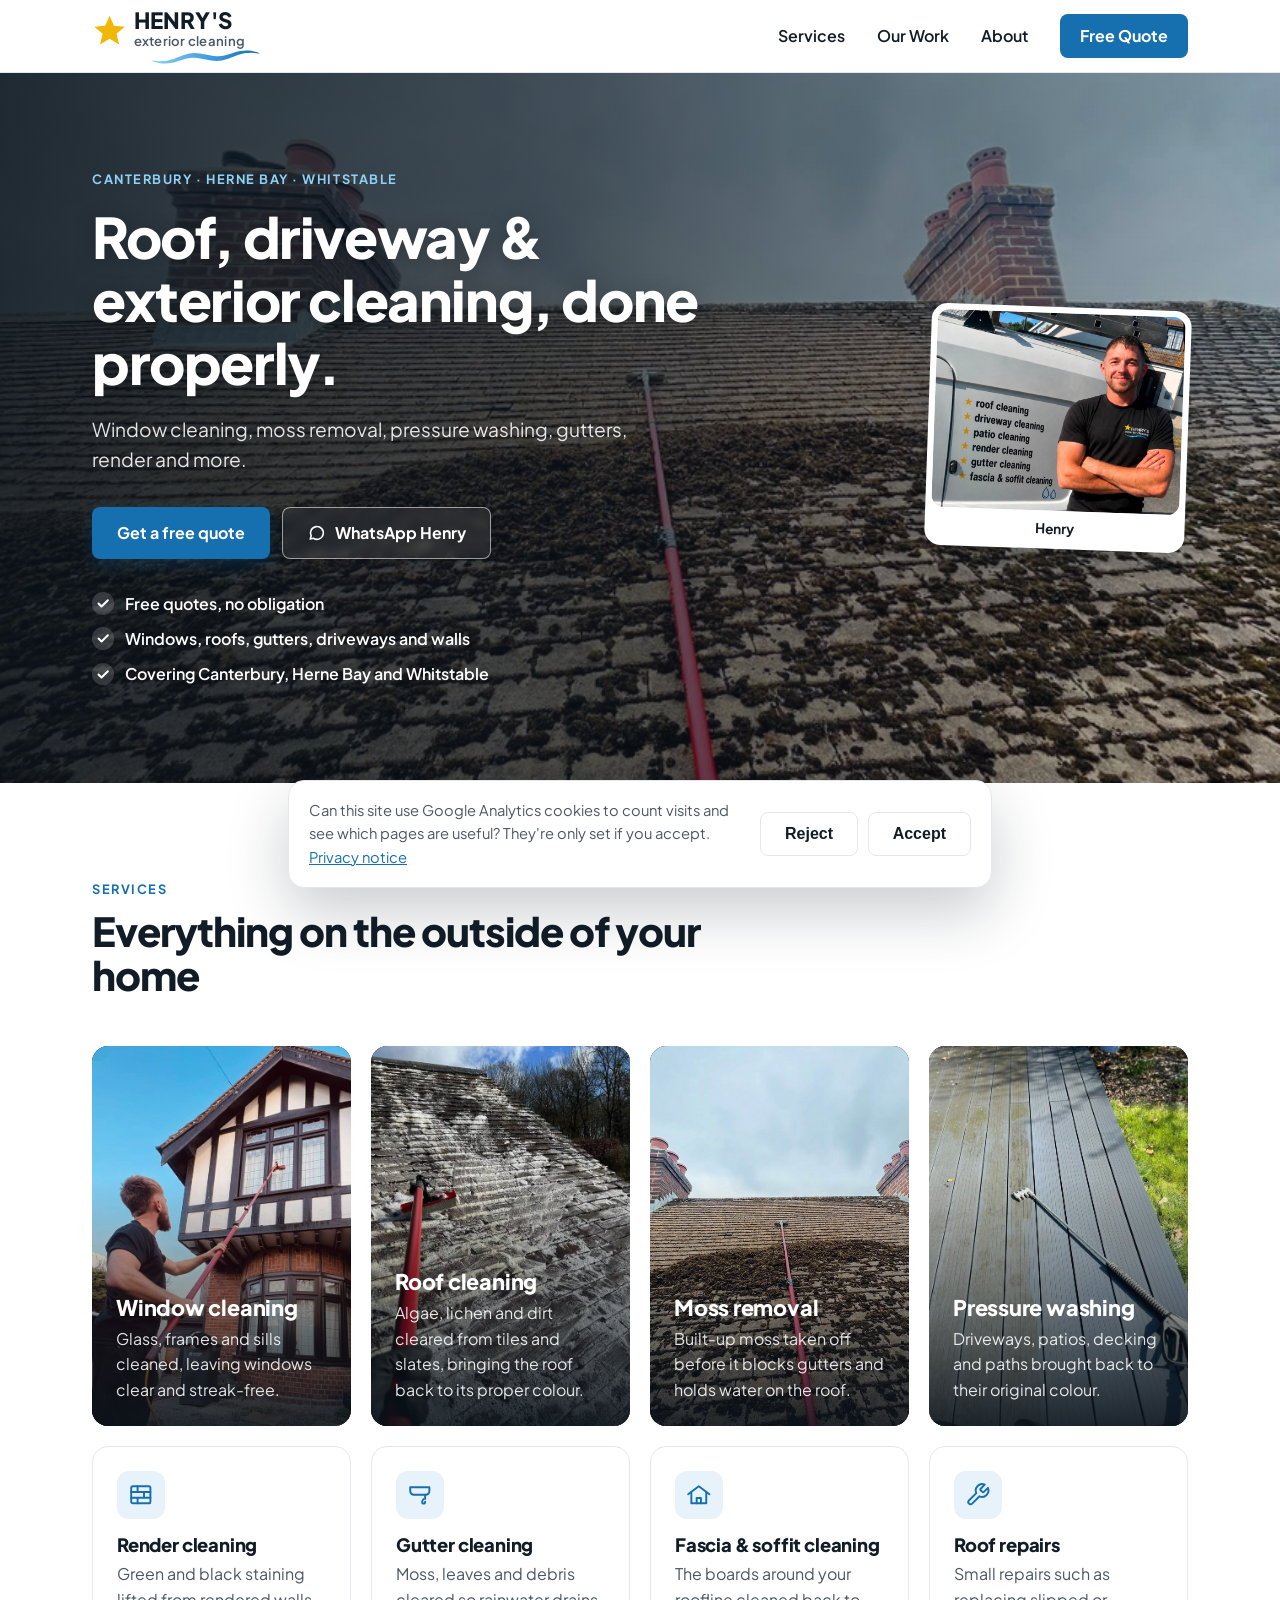
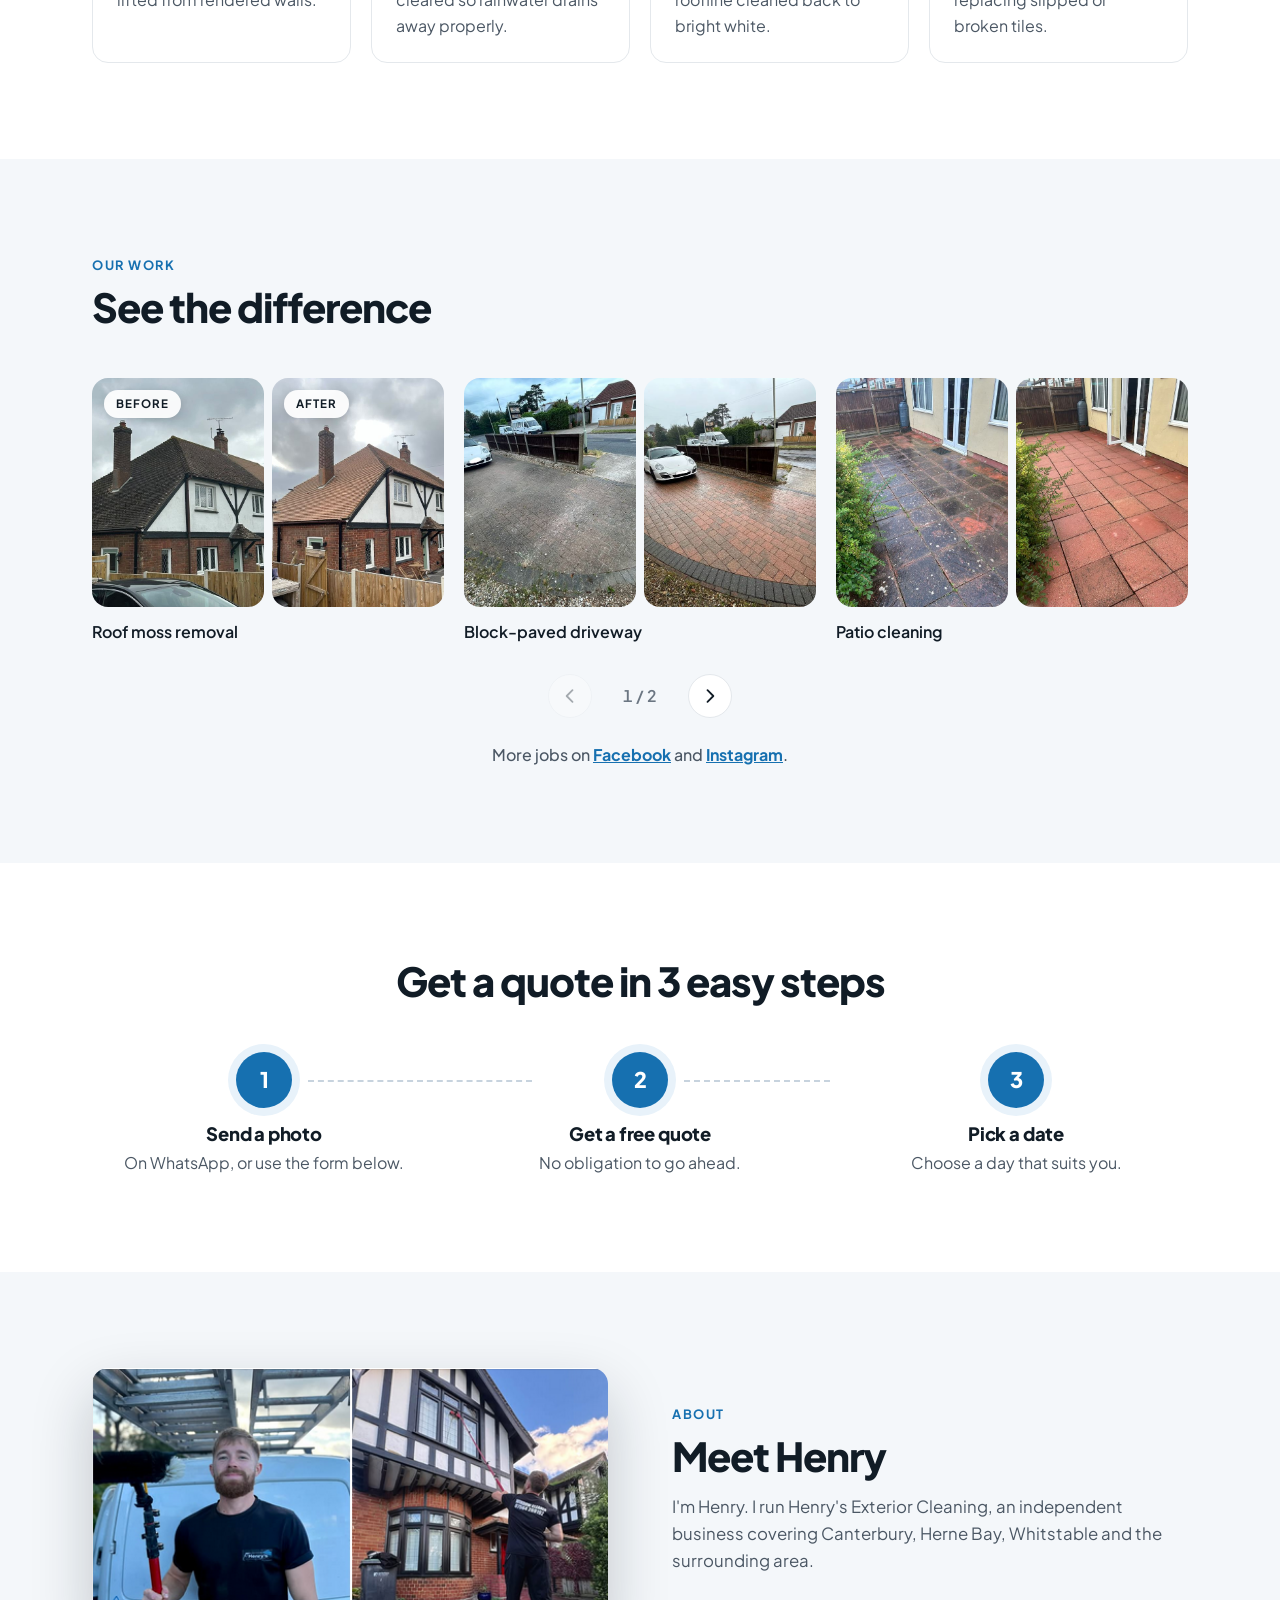
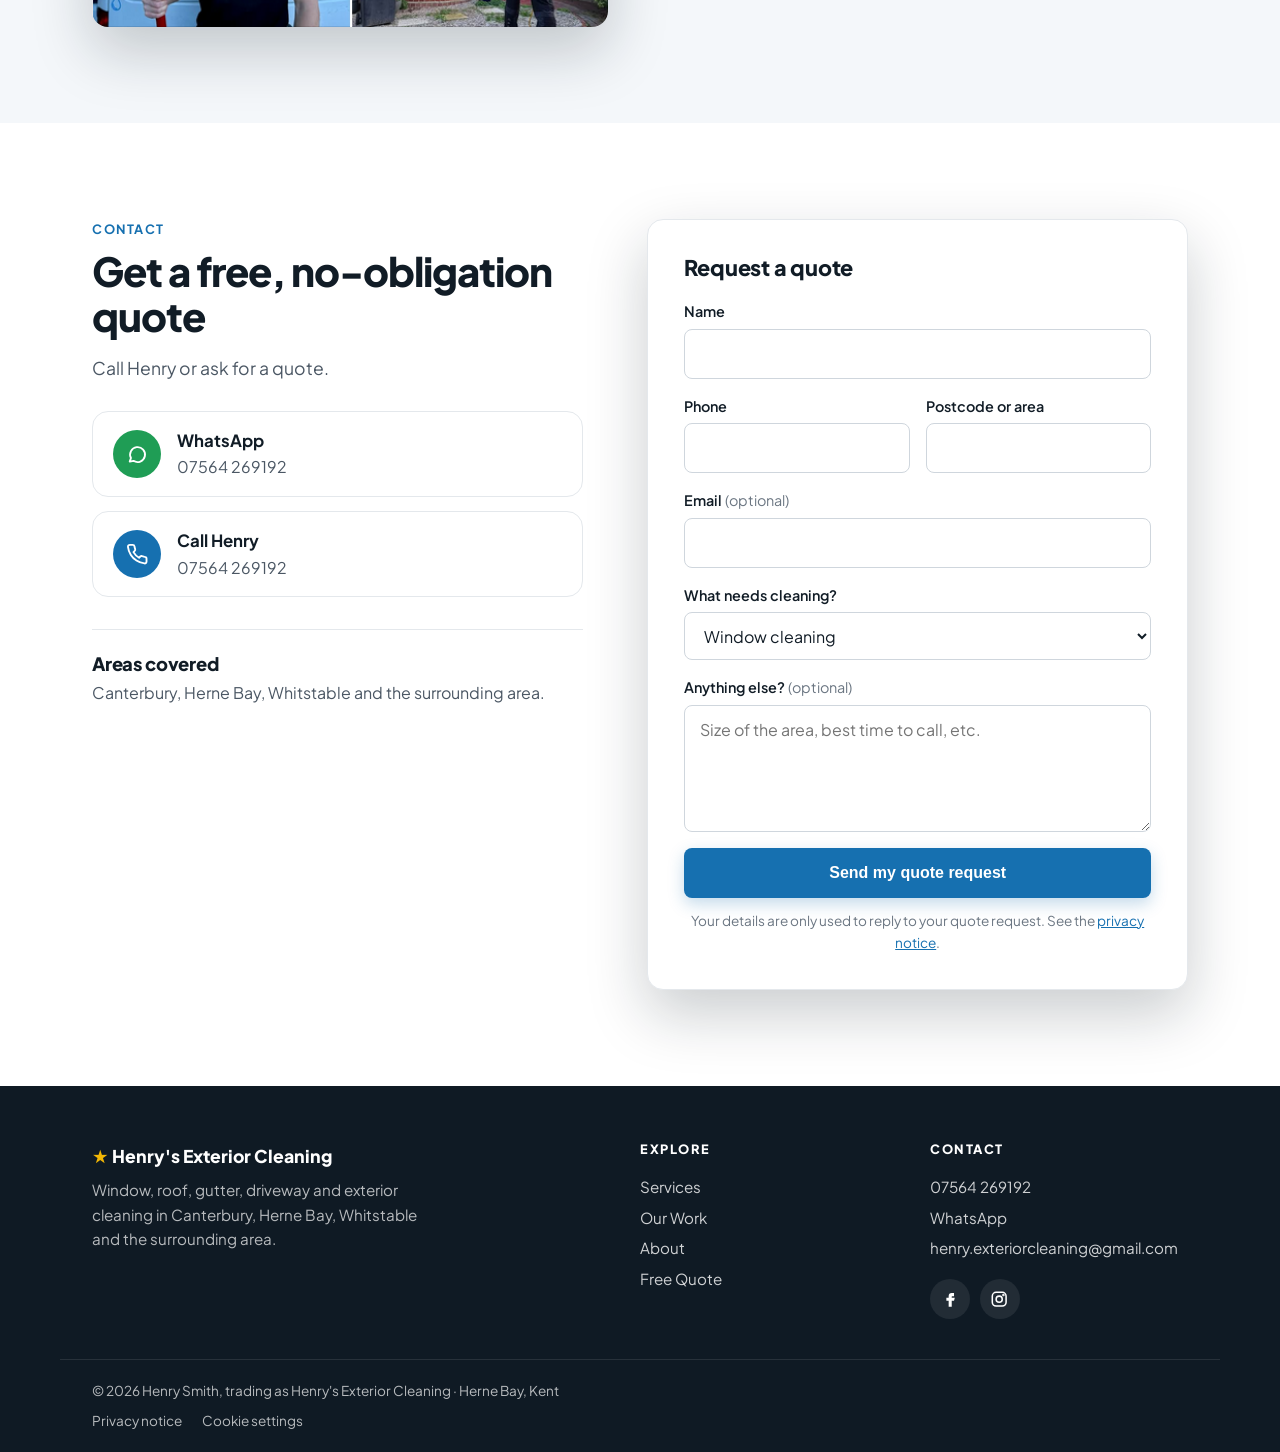
==== index.html @ 117f071d "Send quote requests to our own thank-you page and track them as leads - The form now sends to Formsp" ====
<!DOCTYPE html>
<html lang="en-GB">
<head>
  <meta charset="UTF-8">
  <meta name="viewport" content="width=device-width, initial-scale=1.0">
  <title>Henry's Exterior Cleaning | Canterbury, Herne Bay &amp; Whitstable</title>
  <meta name="description" content="Window cleaning, roof cleaning, moss removal, pressure washing, gutters and more in Canterbury, Herne Bay and Whitstable. Free, no-obligation quotes.">
  <link rel="preconnect" href="https://fonts.googleapis.com">
  <link rel="preconnect" href="https://fonts.gstatic.com" crossorigin>
  <link href="https://fonts.googleapis.com/css2?family=Plus+Jakarta+Sans:wght@400;500;600;700;800&display=swap" rel="stylesheet">
  <link rel="stylesheet" href="css/style.css">
</head>
<body>

  <header class="site-header">
    <div class="container header-inner">
      <a href="#top" class="logo" aria-label="Henry's Exterior Cleaning, back to top">
        <svg class="logo-star" viewBox="0 0 24 24" aria-hidden="true"><path d="M12 1.8l2.95 6.9 7.45.6-5.65 4.9 1.75 7.3L12 17.6l-6.5 3.9 1.75-7.3L1.6 9.3l7.45-.6z"/></svg>
        <span class="logo-text" aria-hidden="true">
          <span class="logo-name">Henry's</span>
          <span class="logo-sub">exterior cleaning</span>
          <svg class="logo-swoosh" viewBox="0 0 150 12" preserveAspectRatio="none">
            <defs>
              <linearGradient id="water" x1="0" x2="1" y1="0" y2="0">
                <stop offset="0" stop-color="#8fd0f5"/>
                <stop offset="0.55" stop-color="#3d9be0"/>
                <stop offset="1" stop-color="#1670b0"/>
              </linearGradient>
            </defs>
            <path fill="url(#water)" d="M1.0 5.65 L4.7 6.12 L8.4 6.58 L12.1 6.94 L15.8 7.11 L19.5 7.08 L23.2 6.82 L26.9 6.34 L30.6 5.69 L34.3 4.90 L38.0 4.06 L41.7 3.22 L45.4 2.47 L49.1 1.86 L52.8 1.45 L56.5 1.28 L60.2 1.35 L63.9 1.65 L67.6 2.16 L71.3 2.81 L75.0 3.55 L78.7 4.30 L82.4 4.98 L86.1 5.54 L89.8 5.92 L93.5 6.08 L97.2 6.02 L100.9 5.74 L104.6 5.29 L108.3 4.70 L112.0 4.06 L115.7 3.42 L119.4 2.87 L123.1 2.46 L126.8 2.25 L130.5 2.28 L134.2 2.55 L137.9 3.05 L141.6 3.76 L145.3 4.63 L149.0 5.65 L149.0 6.35 L145.3 5.88 L141.6 5.42 L137.9 5.06 L134.2 4.89 L130.5 4.92 L126.8 5.18 L123.1 5.66 L119.4 6.31 L115.7 7.10 L112.0 7.94 L108.3 8.78 L104.6 9.53 L100.9 10.14 L97.2 10.55 L93.5 10.72 L89.8 10.65 L86.1 10.35 L82.4 9.84 L78.7 9.19 L75.0 8.45 L71.3 7.70 L67.6 7.02 L63.9 6.46 L60.2 6.08 L56.5 5.92 L52.8 5.98 L49.1 6.26 L45.4 6.71 L41.7 7.30 L38.0 7.94 L34.3 8.58 L30.6 9.13 L26.9 9.54 L23.2 9.75 L19.5 9.72 L15.8 9.45 L12.1 8.95 L8.4 8.24 L4.7 7.37 L1.0 6.35Z"/>
          </svg>
        </span>
      </a>

      <button class="menu-toggle" aria-expanded="false" aria-controls="site-nav">
        <span class="menu-toggle-bar" aria-hidden="true"></span>
        <span class="visually-hidden">Menu</span>
      </button>

      <nav id="site-nav" class="site-nav" aria-label="Main">
        <a href="#services">Services</a>
        <a href="#work">Our Work</a>
        <a href="#about">About</a>
        <a href="#contact" class="nav-cta">Free Quote</a>
      </nav>
    </div>
  </header>

  <main id="top">
    <section id="hero" class="hero">
      <!-- Full-width background photo: half-finished roof on wide screens, Henry cleaning a roof on phones -->
      <picture class="hero-bg">
        <source media="(min-width: 760px)" srcset="images/roof-moss-before-after.png" width="853" height="695">
        <img src="images/henry-roof-cleaning-pole.jpg" width="1079" height="1442"
             alt="Henry cleaning a tiled roof with a long pole under a blue sky">
      </picture>

      <div class="container hero-inner">
        <div class="hero-text">
          <p class="eyebrow">Canterbury &middot; Herne Bay &middot; Whitstable</p>
          <h1>Roof, driveway &amp; exterior cleaning, done properly.</h1>
          <p class="hero-lead">Window cleaning, moss removal, pressure washing, gutters, render and more.</p>

          <div class="hero-buttons">
            <a href="#contact" class="btn btn-primary">Get a free quote</a>
            <a href="https://wa.me/447564269192" class="btn btn-ghost">
              <svg class="btn-icon" viewBox="0 0 24 24" aria-hidden="true"><path d="M4 20l1.3-3.9A8 8 0 1 1 8 19.1L4 20z" fill="none" stroke="currentColor" stroke-width="2" stroke-linejoin="round"/></svg>
              WhatsApp Henry
            </a>
          </div>

          <ul class="hero-points">
            <li>
              <svg viewBox="0 0 24 24" aria-hidden="true"><path d="M5 12.5l4.5 4.5L19 7.5"/></svg>
              Free quotes, no obligation
            </li>
            <li>
              <svg viewBox="0 0 24 24" aria-hidden="true"><path d="M5 12.5l4.5 4.5L19 7.5"/></svg>
              Windows, roofs, gutters, driveways and walls
            </li>
            <li>
              <svg viewBox="0 0 24 24" aria-hidden="true"><path d="M5 12.5l4.5 4.5L19 7.5"/></svg>
              Covering Canterbury, Herne Bay and Whitstable
            </li>
          </ul>
        </div>

        <figure class="henry-card">
          <img src="images/henry-with-van.png" width="860" height="686"
               alt="Henry standing by his van">
          <figcaption>Henry</figcaption>
        </figure>
      </div>
    </section>

    <!-- ============ SERVICES ============ -->
    <section id="services" class="services">
      <div class="container">
        <div class="section-head">
          <p class="kicker">Services</p>
          <h2>Everything on the outside of your home</h2>
        </div>

        <!-- Main services, with photos -->
        <div class="service-features">
          <article class="service-feature service-feature--window">
            <img src="images/window-cleaning-tudor-house.jpg" width="900" height="900" loading="lazy"
                 alt="Henry cleaning the upstairs windows of a Tudor-style house with a water-fed pole">
            <div class="service-feature-body">
              <h3>Window cleaning</h3>
              <p>Glass, frames and sills cleaned, leaving windows clear and streak-free.</p>
            </div>
          </article>

          <article class="service-feature">
            <img src="images/roof-cleaning-foam.jpg" width="675" height="900" loading="lazy"
                 alt="A tiled roof covered in cleaning treatment being brushed with a long pole">
            <div class="service-feature-body">
              <h3>Roof cleaning</h3>
              <p>Algae, lichen and dirt cleared from tiles and slates, bringing the roof back to its proper colour.</p>
            </div>
          </article>

          <article class="service-feature">
            <img src="images/roof-moss-before-after.png" width="853" height="695" loading="lazy"
                 alt="A tiled roof with half the moss removed">
            <div class="service-feature-body">
              <h3>Moss removal</h3>
              <p>Built-up moss taken off before it blocks gutters and holds water on the roof.</p>
            </div>
          </article>

          <article class="service-feature">
            <img src="images/decking-half-cleaned.jpg" width="675" height="900" loading="lazy"
                 alt="Grey composite decking part-way through pressure washing, with clean boards next to dirty ones">
            <div class="service-feature-body">
              <h3>Pressure washing</h3>
              <p>Driveways, patios, decking and paths brought back to their original colour.</p>
            </div>
          </article>
        </div>

        <!-- Other services, with icons -->
        <ul class="service-list">
          <li class="service-item">
            <span class="service-icon" aria-hidden="true">
              <svg viewBox="0 0 24 24"><rect x="3" y="4" width="18" height="16" rx="1.5"/><path d="M3 9.3h18M3 14.7h18M9 4v5.3M15 9.3v5.4M9 14.7V20"/></svg>
            </span>
            <div>
              <h3>Render cleaning</h3>
              <p>Green and black staining lifted from rendered walls.</p>
            </div>
          </li>
          <li class="service-item">
            <span class="service-icon" aria-hidden="true">
              <svg viewBox="0 0 24 24"><path d="M3 5h18v3.5A3.5 3.5 0 0 1 17.5 12h-11A3.5 3.5 0 0 1 3 8.5z"/><path d="M17 12v4"/><path d="M17 18.5c0 1-.6 1.8-1.4 1.8s-1.4-.8-1.4-1.8c0-1.1 1.4-2.5 1.4-2.5"/></svg>
            </span>
            <div>
              <h3>Gutter cleaning</h3>
              <p>Moss, leaves and debris cleared so rainwater drains away properly.</p>
            </div>
          </li>
          <li class="service-item">
            <span class="service-icon" aria-hidden="true">
              <svg viewBox="0 0 24 24"><path d="M2 11.5L12 4l10 7.5"/><path d="M5 9.5V20h14V9.5"/><path d="M10 20v-5h4v5"/></svg>
            </span>
            <div>
              <h3>Fascia &amp; soffit cleaning</h3>
              <p>The boards around your roofline cleaned back to bright white.</p>
            </div>
          </li>
          <li class="service-item">
            <span class="service-icon" aria-hidden="true">
              <svg viewBox="0 0 24 24"><path d="M14.7 6.3a1 1 0 0 0 0 1.4l1.6 1.6a1 1 0 0 0 1.4 0l3.8-3.8a6 6 0 0 1-7.9 7.9l-6.9 6.9a2.1 2.1 0 0 1-3-3l6.9-6.9a6 6 0 0 1 7.9-7.9z"/></svg>
            </span>
            <div>
              <h3>Roof repairs</h3>
              <p>Small repairs such as replacing slipped or broken tiles.</p>
            </div>
          </li>
        </ul>
      </div>
    </section>

    <!-- ============ OUR WORK ============ -->
    <section id="work" class="work">
      <div class="container">
        <div class="section-head">
          <p class="kicker">Our work</p>
          <h2>See the difference</h2>
        </div>

        <div class="work-grid" id="work-track" tabindex="0" aria-label="Before and after photos, swipe or scroll sideways for more">
          <figure class="work-item">
            <div class="work-pair">
              <div class="work-photo">
                <img src="images/roof-before.jpg" width="644" height="700" loading="lazy"
                     alt="Tiled roof dark with moss before cleaning">
                <span class="ba-tag">Before</span>
              </div>
              <div class="work-photo">
                <img src="images/roof-after.jpg" width="547" height="700" loading="lazy"
                     alt="The same roof after moss removal, the tiles back to their orange colour">
                <span class="ba-tag">After</span>
              </div>
            </div>
            <figcaption>Roof moss removal</figcaption>
          </figure>
          <figure class="work-item">
            <div class="work-pair">
              <div class="work-photo">
                <img src="images/driveway-before.jpg" width="900" height="675" loading="lazy"
                     alt="Grey, weathered block-paved driveway before cleaning">
              </div>
              <div class="work-photo">
                <img src="images/driveway-after.jpg" width="900" height="675" loading="lazy"
                     alt="The same driveway after cleaning, the red and charcoal blocks showing again">
              </div>
            </div>
            <figcaption>Block-paved driveway</figcaption>
          </figure>
          <figure class="work-item">
            <div class="work-pair">
              <div class="work-photo">
                <img src="images/patio-red-before.jpg" width="525" height="700" loading="lazy"
                     alt="Red patio slabs blackened with dirt and lichen">
              </div>
              <div class="work-photo">
                <img src="images/patio-red-after.jpg" width="525" height="700" loading="lazy"
                     alt="The same patio cleaned back to bright red">
              </div>
            </div>
            <figcaption>Patio cleaning</figcaption>
          </figure>
          <figure class="work-item">
            <div class="work-pair">
              <div class="work-photo">
                <img src="images/patio-stone-before.jpg" width="560" height="700" loading="lazy"
                     alt="Cream patio slabs covered in green and brown staining">
              </div>
              <div class="work-photo">
                <img src="images/patio-stone-after.jpg" width="560" height="700" loading="lazy"
                     alt="The same patio after cleaning, the slabs even and clean">
              </div>
            </div>
            <figcaption>Patio cleaning</figcaption>
          </figure>
          <figure class="work-item">
            <div class="work-pair">
              <div class="work-photo">
                <img src="images/gutter-before.jpg" width="525" height="700" loading="lazy"
                     alt="Gutter overgrown with grass and weeds">
              </div>
              <div class="work-photo">
                <img src="images/gutter-cleared.jpg" width="461" height="700" loading="lazy"
                     alt="Henry holding a long clump of weeds and roots pulled out of a gutter">
              </div>
            </div>
            <figcaption>Gutter clearing</figcaption>
          </figure>
          <figure class="work-item">
            <div class="work-photo work-photo--wide">
              <img src="images/decking-half-cleaned.jpg" width="675" height="900" loading="lazy"
                   alt="Composite decking half pressure-washed: dirty boards on the left, clean boards on the right">
            </div>
            <figcaption>Composite decking</figcaption>
          </figure>
        </div>

        <div class="work-controls">
          <button type="button" class="work-arrow" data-dir="-1" aria-label="Previous job" aria-controls="work-track">
            <svg viewBox="0 0 24 24" aria-hidden="true"><path d="M15 5l-7 7 7 7"/></svg>
          </button>
          <span class="work-count" aria-live="polite"><span id="work-current">1</span> / <span id="work-total">6</span></span>
          <button type="button" class="work-arrow" data-dir="1" aria-label="Next job" aria-controls="work-track">
            <svg viewBox="0 0 24 24" aria-hidden="true"><path d="M9 5l7 7-7 7"/></svg>
          </button>
        </div>

        <p class="work-more">
          More jobs on
          <a href="https://www.facebook.com/profile.php?id=61558028941200" target="_blank" rel="noopener">Facebook</a> and <a href="https://www.instagram.com/henryexteriorcleaning/" target="_blank" rel="noopener">Instagram</a>.
        </p>
      </div>
    </section>

    <!-- ============ HOW IT WORKS ============ -->
    <section id="how" class="how">
      <div class="container">
        <div class="section-head section-head--center">
          <h2>Get a quote in 3 easy steps</h2>
        </div>

        <ol class="steps">
          <li class="step">
            <span class="step-num">1</span>
            <h3>Send a photo</h3>
            <p>On WhatsApp, or use the form below.</p>
          </li>
          <li class="step">
            <span class="step-num">2</span>
            <h3>Get a free quote</h3>
            <p>No obligation to go ahead.</p>
          </li>
          <li class="step">
            <span class="step-num">3</span>
            <h3>Pick a date</h3>
            <p>Choose a day that suits you.</p>
          </li>
        </ol>
      </div>
    </section>

    <!-- ============ ABOUT ============ -->
    <section id="about" class="about">
      <div class="container about-inner">
        <figure class="about-photo">
          <img src="images/henry-at-work-composite.png" width="500" height="251" loading="lazy"
               alt="Henry with a water-fed pole by his van, and cleaning the front of a Tudor-style house">
        </figure>

        <div class="about-text">
          <p class="kicker">About</p>
          <h2>Meet Henry</h2>
          <!-- TODO: ask Henry for a couple of real details (how long he's been doing this,
               why he started, insurance) and add them here. -->
          <p>I'm Henry. I run Henry's Exterior Cleaning, an independent business covering Canterbury, Herne Bay, Whitstable and the surrounding area.</p>
        </div>
      </div>
    </section>

    <!-- ============ CONTACT ============ -->
    <section id="contact" class="contact">
      <div class="container contact-inner">
        <div class="contact-text">
          <p class="kicker">Contact</p>
          <h2>Get a free, no-obligation quote</h2>
          <p>Call Henry or ask for a quote.</p>

          <div class="contact-buttons">
            <a href="https://wa.me/447564269192" class="contact-option">
              <span class="contact-option-icon contact-option-icon--wa" aria-hidden="true">
                <svg viewBox="0 0 24 24"><path d="M4 20l1.3-3.9A8 8 0 1 1 8 19.1L4 20z"/></svg>
              </span>
              <span>
                <strong>WhatsApp</strong>
                07564 269192
              </span>
            </a>
            <a href="tel:+447564269192" class="contact-option">
              <span class="contact-option-icon" aria-hidden="true">
                <svg viewBox="0 0 24 24"><path d="M22 16.9v3a2 2 0 0 1-2.2 2 19.8 19.8 0 0 1-8.6-3.1 19.5 19.5 0 0 1-6-6A19.8 19.8 0 0 1 2.1 4.2 2 2 0 0 1 4.1 2h3a2 2 0 0 1 2 1.7c.1.9.4 1.8.7 2.7a2 2 0 0 1-.5 2.1L8 9.8a16 16 0 0 0 6 6l1.3-1.3a2 2 0 0 1 2.1-.4c.9.3 1.8.6 2.7.7a2 2 0 0 1 1.9 2z"/></svg>
              </span>
              <span>
                <strong>Call Henry</strong>
                07564 269192
              </span>
            </a>
          </div>

          <div class="areas">
            <h3>Areas covered</h3>
            <p>Canterbury, Herne Bay, Whitstable and the surrounding area.</p>
          </div>
        </div>

        <form class="quote-form" id="quote-form" action="https://formspree.io/f/mbgojynl" method="POST">
          <h3>Request a quote</h3>

          <div class="form-row">
            <label for="name">Name</label>
            <input id="name" name="name" type="text" autocomplete="name" required>
          </div>

          <div class="form-grid">
            <div class="form-row">
              <label for="phone">Phone</label>
              <input id="phone" name="phone" type="tel" autocomplete="tel" required>
            </div>
            <div class="form-row">
              <label for="postcode">Postcode or area</label>
              <input id="postcode" name="postcode" type="text" autocomplete="postal-code" required>
            </div>
          </div>

          <!-- Formspree uses the "email" field as the reply address, so Henry can just tap Reply -->
          <div class="form-row">
            <label for="email">Email <span class="optional">(optional)</span></label>
            <input id="email" name="email" type="email" autocomplete="email" inputmode="email">
          </div>

          <div class="form-row">
            <label for="service">What needs cleaning?</label>
            <select id="service" name="service">
              <option>Window cleaning</option>
              <option>Roof cleaning</option>
              <option>Moss removal</option>
              <option>Driveway / patio / decking</option>
              <option>Render cleaning</option>
              <option>Gutter cleaning</option>
              <option>Fascias &amp; soffits</option>
              <option>Roof repairs</option>
              <option>Not sure / more than one</option>
            </select>
          </div>

          <div class="form-row">
            <label for="message">Anything else? <span class="optional">(optional)</span></label>
            <textarea id="message" name="message" rows="4" placeholder="Size of the area, best time to call, etc."></textarea>
          </div>

          <!-- Spam trap: hidden from people, bots fill it in -->
          <input type="text" name="_gotcha" class="visually-hidden" tabindex="-1" autocomplete="off">

          <button type="submit" class="btn btn-primary btn-block">Send my quote request</button>
          <p class="form-error" id="form-error" role="alert" hidden>Sorry, that didn't send. Please try again, or call or WhatsApp Henry on 07564 269192.</p>
          <p class="form-note">Your details are only used to reply to your quote request. See the <a href="privacy.html" target="_blank" rel="noopener">privacy notice<span class="visually-hidden"> (opens in a new tab)</span></a>.</p>
        </form>
      </div>
    </section>
  </main>

  <!-- ============ FOOTER ============ -->
  <footer class="site-footer">
    <div class="container footer-inner">
      <div class="footer-brand">
        <p class="footer-name"><span class="footer-star" aria-hidden="true">★</span> Henry's Exterior Cleaning</p>
        <p>Window, roof, gutter, driveway and exterior cleaning in Canterbury, Herne Bay, Whitstable and the surrounding area.</p>
      </div>

      <nav class="footer-links" aria-label="Footer">
        <h3>Explore</h3>
        <a href="#services">Services</a>
        <a href="#work">Our Work</a>
        <a href="#about">About</a>
        <a href="#contact">Free Quote</a>
      </nav>

      <div class="footer-contact">
        <h3>Contact</h3>
        <a href="tel:+447564269192">07564 269192</a>
        <a href="https://wa.me/447564269192">WhatsApp</a>
        <a href="mailto:henry.exteriorcleaning@gmail.com">henry.exteriorcleaning@gmail.com</a>
        <div class="socials">
          <a href="https://www.facebook.com/profile.php?id=61558028941200" target="_blank" rel="noopener" aria-label="Facebook">
            <svg viewBox="0 0 24 24" aria-hidden="true"><path d="M14 8h3V4h-3a4 4 0 0 0-4 4v2H7v4h3v8h4v-8h3l1-4h-4V8.5a.5.5 0 0 1 .5-.5z"/></svg>
          </a>
          <a href="https://www.instagram.com/henryexteriorcleaning/" target="_blank" rel="noopener" aria-label="Instagram">
            <svg viewBox="0 0 24 24" aria-hidden="true" class="icon-stroke"><rect x="3" y="3" width="18" height="18" rx="5"/><circle cx="12" cy="12" r="4"/><circle cx="17.5" cy="6.5" r="0.6"/></svg>
          </a>
        </div>
      </div>
    </div>

    <div class="container footer-bottom">
      <p>&copy; <span id="year">2026</span> Henry Smith, trading as Henry's Exterior Cleaning &middot; Herne Bay, Kent</p>
      <p class="footer-legal">
        <a href="privacy.html" target="_blank" rel="noopener">Privacy notice<span class="visually-hidden"> (opens in a new tab)</span></a>
        <button type="button" class="link-button" data-cookie-settings>Cookie settings</button>
      </p>
    </div>
  </footer>

  <!-- Phones only: call/WhatsApp always one tap away -->
  <div class="mobile-bar">
    <a href="tel:+447564269192" class="mobile-bar-btn">
      <svg viewBox="0 0 24 24" aria-hidden="true"><path d="M22 16.9v3a2 2 0 0 1-2.2 2 19.8 19.8 0 0 1-8.6-3.1 19.5 19.5 0 0 1-6-6A19.8 19.8 0 0 1 2.1 4.2 2 2 0 0 1 4.1 2h3a2 2 0 0 1 2 1.7c.1.9.4 1.8.7 2.7a2 2 0 0 1-.5 2.1L8 9.8a16 16 0 0 0 6 6l1.3-1.3a2 2 0 0 1 2.1-.4c.9.3 1.8.6 2.7.7a2 2 0 0 1 1.9 2z"/></svg>
      Call
    </a>
    <a href="https://wa.me/447564269192" class="mobile-bar-btn mobile-bar-btn--primary">
      <svg viewBox="0 0 24 24" aria-hidden="true"><path d="M4 20l1.3-3.9A8 8 0 1 1 8 19.1L4 20z"/></svg>
      WhatsApp
    </a>
  </div>

  <!-- Cookie consent: Google Analytics only loads after "Accept" (see js/main.js) -->
  <div class="cookie-banner" id="cookie-banner" role="region" aria-label="Cookie choices" hidden>
    <p>Can this site use Google Analytics cookies to count visits and see which pages are useful? They're only set if you accept. <a href="privacy.html#cookies" target="_blank" rel="noopener">Privacy notice<span class="visually-hidden"> (opens in a new tab)</span></a></p>
    <div class="cookie-actions">
      <button type="button" class="btn btn-secondary" data-consent="denied">Reject</button>
      <button type="button" class="btn btn-secondary" data-consent="granted">Accept</button>
    </div>
  </div>

  <script src="js/main.js"></script>
</body>
</html>
---- css/style.css ----
/* =========================================================
   Henry's Exterior Cleaning — styles (mobile-first)
   ========================================================= */

/* ---------- Design tokens ---------- */
:root {
  --heading: #111c26;      /* headings, logo text */
  --text: #4b5764;         /* body text */
  --text-muted: #6b7682;
  --line: #e4e8ec;         /* borders */
  --surface: #f4f7fa;      /* light section background */
  --white: #ffffff;
  --ink: #0f1a24;          /* footer only */

  --blue: #1670b0;         /* the one accent: buttons, links, icons */
  --blue-dark: #115a8e;
  --blue-bright: #3d9be0;
  --blue-tint: #e8f2fa;
  --gold: #f2b705;         /* logo star and review stars only */

  --font: "Plus Jakarta Sans", system-ui, -apple-system, "Segoe UI", Roboto, sans-serif;

  --radius: 8px;
  --radius-lg: 16px;
  --shadow: 0 10px 30px rgba(15, 26, 36, 0.08);
  --shadow-lg: 0 24px 60px rgba(15, 26, 36, 0.22);
  --header-height: 72px;

  --space-section: clamp(3.5rem, 8vw, 6rem);
  --gutter: clamp(1rem, 4vw, 2rem);
}

/* ---------- Base ---------- */
*,
*::before,
*::after {
  margin: 0;
  padding: 0;
  box-sizing: border-box;
}

html {
  scroll-behavior: smooth;
  scroll-padding-top: var(--header-height);
}

body {
  font-family: var(--font);
  font-size: 1rem;
  line-height: 1.6;
  color: var(--text);
  background: var(--white);
  -webkit-font-smoothing: antialiased;
}

img {
  display: block;
  max-width: 100%;
  height: auto;
}

h1, h2, h3 {
  color: var(--heading);
  line-height: 1.12;
  font-weight: 800;
  letter-spacing: -0.025em;
}

h2 {
  font-size: clamp(1.75rem, 4vw, 2.5rem);
  margin-bottom: 1rem;
}

a {
  color: var(--blue);
}

.container {
  width: 100%;
  max-width: 1160px;
  margin: 0 auto;
  padding: 0 var(--gutter);
}

section {
  padding: var(--space-section) 0;
}

.visually-hidden {
  position: absolute;
  width: 1px;
  height: 1px;
  overflow: hidden;
  clip: rect(0 0 0 0);
  white-space: nowrap;
}

:focus-visible {
  outline: 3px solid var(--blue-bright);
  outline-offset: 2px;
}

/* ---------- Buttons ---------- */
.btn {
  display: inline-flex;
  align-items: center;
  justify-content: center;
  gap: 0.55rem;
  min-height: 50px;
  padding: 0.75rem 1.5rem;
  border-radius: var(--radius);
  border: 1px solid transparent;
  font-weight: 700;
  font-size: 1rem;
  text-decoration: none;
  transition: background-color 0.2s, border-color 0.2s, color 0.2s;
}

.btn-primary {
  background: var(--blue);
  color: var(--white);
  box-shadow: 0 6px 16px rgba(22, 112, 176, 0.25);
}

.btn-primary:hover {
  background: var(--blue-dark);
}

.btn-secondary {
  border-color: var(--line);
  color: var(--heading);
  background: var(--white);
}

.btn-secondary:hover {
  border-color: var(--blue);
  color: var(--blue);
}

/* Quiet secondary button for use on photos / dark backgrounds */
.btn-ghost {
  border-color: rgba(255, 255, 255, 0.55);
  color: var(--white);
  background: rgba(255, 255, 255, 0.08);
  backdrop-filter: blur(4px);
}

.btn-ghost:hover {
  border-color: var(--white);
  background: rgba(255, 255, 255, 0.18);
}

.btn-icon {
  width: 1.2rem;
  height: 1.2rem;
}

/* ---------- Header ---------- */
.site-header {
  position: sticky;
  top: 0;
  z-index: 100;
  background: rgba(255, 255, 255, 0.96);
  backdrop-filter: blur(8px);
  border-bottom: 1px solid var(--line);
}

.header-inner {
  display: flex;
  align-items: center;
  justify-content: space-between;
  min-height: var(--header-height);
}

/* Logo: gold star + stacked text + watery wave (based on his shirt logo) */
.logo {
  display: flex;
  align-items: center;
  gap: 0.4rem;
  padding: 0.5rem 0;
  color: var(--heading);
  text-decoration: none;
}

.logo-star {
  flex: none;
  width: 2.2rem;
  height: 2.2rem;
  fill: var(--gold);
  margin-top: -0.7rem; /* sits up by "Henry's", like the shirt logo */
}

.logo-text {
  position: relative;
  display: flex;
  flex-direction: column;
  line-height: 1;
  padding-bottom: 1rem;
}

.logo-name {
  font-size: 1.4rem;
  font-weight: 800;
  text-transform: uppercase;
  letter-spacing: 0.01em;
}

.logo-sub {
  font-size: 0.82rem;
  font-weight: 600;
  letter-spacing: 0.02em;
  color: var(--text);
  margin-top: 0.15rem;
}

/* Wave under the text, nudged right of centre */
.logo-swoosh {
  position: absolute;
  bottom: 0;
  left: 16%;
  width: 98%;
  height: 0.75rem;
  transform: rotate(-4deg); /* rises slightly to the right, like the shirt logo */
  transform-origin: center;
}

/* Mobile menu button */
.menu-toggle {
  display: flex;
  align-items: center;
  justify-content: center;
  width: 48px;
  height: 48px;
  background: none;
  border: 0;
  cursor: pointer;
}

.menu-toggle-bar,
.menu-toggle-bar::before,
.menu-toggle-bar::after {
  display: block;
  width: 24px;
  height: 2px;
  background: var(--heading);
  border-radius: 2px;
  transition: transform 0.25s, opacity 0.25s;
}

.menu-toggle-bar {
  position: relative;
}

.menu-toggle-bar::before,
.menu-toggle-bar::after {
  content: "";
  position: absolute;
  left: 0;
}

.menu-toggle-bar::before { top: -7px; }
.menu-toggle-bar::after  { top: 7px; }

.menu-toggle[aria-expanded="true"] .menu-toggle-bar { background: transparent; }
.menu-toggle[aria-expanded="true"] .menu-toggle-bar::before { transform: translateY(7px) rotate(45deg); }
.menu-toggle[aria-expanded="true"] .menu-toggle-bar::after  { transform: translateY(-7px) rotate(-45deg); }

/* Mobile nav: dropdown panel under the header */
.site-nav {
  display: none;
  position: absolute;
  top: 100%;
  left: 0;
  right: 0;
  flex-direction: column;
  padding: 0.5rem var(--gutter) 1.25rem;
  background: var(--white);
  border-bottom: 1px solid var(--line);
  box-shadow: var(--shadow);
}

.site-nav.is-open {
  display: flex;
}

.site-nav a {
  color: var(--heading);
  text-decoration: none;
  font-weight: 600;
  padding: 0.85rem 0;
  border-bottom: 1px solid var(--line);
}

.site-nav a.nav-cta {
  margin-top: 0.75rem;
  border: 0;
  border-radius: var(--radius);
  background: var(--blue);
  color: var(--white);
  text-align: center;
  font-weight: 700;
}

/* ---------- Hero ---------- */
/* Full-width photo background with a dark overlay so white text reads clearly.
   Overlay is heaviest on the text side and lighter on the right so the result shows. */
.hero {
  position: relative;
  isolation: isolate;
  overflow: hidden;
  color: rgba(255, 255, 255, 0.88);
  background: var(--ink);
  padding: clamp(3rem, 8vw, 6rem) 0 clamp(3.5rem, 8vw, 6rem);
}

.hero-bg,
.hero-bg img {
  position: absolute;
  inset: 0;
  width: 100%;
  height: 100%;
  object-fit: cover;
  object-position: center 70%;
  z-index: -2;
}

.hero::before {
  content: "";
  position: absolute;
  inset: 0;
  z-index: -1;
  background: linear-gradient(180deg, rgba(10, 18, 26, 0.82) 0%, rgba(10, 18, 26, 0.6) 55%, rgba(10, 18, 26, 0.75) 100%);
}

.hero-inner {
  display: grid;
  gap: 2.5rem;
  align-items: center;
}

.eyebrow {
  margin-bottom: 1rem;
  font-size: 0.8rem;
  font-weight: 700;
  letter-spacing: 0.12em;
  text-transform: uppercase;
  color: #8fd0f5;
}

.hero h1 {
  color: var(--white);
  font-size: clamp(2.1rem, 5vw, 3.5rem);
  margin-bottom: 1.25rem;
  max-width: 16ch;
  text-shadow: 0 2px 20px rgba(0, 0, 0, 0.25);
}

.hero-lead {
  font-size: clamp(1.05rem, 2vw, 1.2rem);
  max-width: 34rem;
  margin-bottom: 2rem;
}

.hero-buttons {
  display: flex;
  flex-wrap: wrap;
  gap: 0.75rem;
  margin-bottom: 2rem;
}

.hero-buttons .btn {
  flex: 1 1 220px;
}

.hero-points {
  display: grid;
  gap: 0.6rem;
  list-style: none;
  font-weight: 600;
  color: var(--white);
}

.hero-points li {
  display: flex;
  align-items: center;
  gap: 0.65rem;
}

.hero-points svg {
  flex: none;
  width: 1.4rem;
  height: 1.4rem;
  padding: 0.2rem;
  border-radius: 50%;
  background: rgba(255, 255, 255, 0.16);
  fill: none;
  stroke: var(--white);
  stroke-width: 3;
  stroke-linecap: round;
  stroke-linejoin: round;
}

/* Henry's photo card */
.henry-card {
  width: 70%;
  max-width: 300px;
  padding: 6px 6px 0;
  border-radius: var(--radius-lg);
  background: var(--white);
  box-shadow: var(--shadow-lg);
}

.henry-card img {
  border-radius: calc(var(--radius-lg) - 4px);
}

.henry-card figcaption {
  padding: 0.45rem 0.25rem 0.55rem;
  font-size: 0.85rem;
  font-weight: 700;
  color: var(--heading);
  text-align: center;
}

/* ---------- Shared section bits ---------- */
.section-head {
  max-width: 40rem;
  margin-bottom: clamp(2rem, 5vw, 3rem);
}

.section-head--center {
  margin-left: auto;
  margin-right: auto;
  text-align: center;
}

.section-head p:last-child {
  font-size: 1.1rem;
}

.kicker {
  margin-bottom: 0.6rem;
  font-size: 0.8rem;
  font-weight: 700;
  letter-spacing: 0.12em;
  text-transform: uppercase;
  color: var(--blue);
}

h3 {
  font-size: 1.15rem;
  margin-bottom: 0.35rem;
  letter-spacing: -0.01em;
}

.btn-block {
  width: 100%;
}

/* ---------- Services ---------- */
.service-features {
  display: grid;
  gap: 1.25rem;
  margin-bottom: 1.25rem;
}

.service-feature {
  position: relative;
  overflow: hidden;
  min-height: 300px;
  display: flex;
  align-items: flex-end;
  border-radius: var(--radius-lg);
  background: var(--ink);
  isolation: isolate;
}

.service-feature img {
  position: absolute;
  inset: 0;
  width: 100%;
  height: 100%;
  object-fit: cover;
  z-index: -2;
  transition: transform 0.5s ease;
}

/* Keep Henry in frame when the square photo is cropped */
.service-feature--window img {
  object-position: 15% center;
}

.service-feature:hover img {
  transform: scale(1.04);
}

/* Fade to dark at the bottom so the text reads */
.service-feature::after {
  content: "";
  position: absolute;
  inset: 0;
  z-index: -1;
  background: linear-gradient(180deg, rgba(10, 18, 26, 0) 35%, rgba(10, 18, 26, 0.88) 100%);
}

.service-feature-body {
  padding: 1.5rem;
  color: rgba(255, 255, 255, 0.88);
}

.service-feature h3 {
  color: var(--white);
  font-size: 1.35rem;
}

.service-list {
  display: grid;
  gap: 1.25rem;
  list-style: none;
}

.service-item {
  display: flex;
  gap: 1rem;
  align-items: flex-start;
  padding: 1.5rem;
  border: 1px solid var(--line);
  border-radius: var(--radius-lg);
  background: var(--white);
  transition: border-color 0.2s, box-shadow 0.2s;
}

.service-item:hover {
  border-color: transparent;
  box-shadow: var(--shadow);
}

.service-icon {
  flex: none;
  display: grid;
  place-items: center;
  width: 3rem;
  height: 3rem;
  border-radius: 12px;
  background: var(--blue-tint);
}

.service-icon svg {
  width: 1.6rem;
  height: 1.6rem;
  fill: none;
  stroke: var(--blue);
  stroke-width: 1.8;
  stroke-linecap: round;
  stroke-linejoin: round;
}

/* ---------- Our work ---------- */
.work {
  background: var(--surface);
}

/* Swipeable row: one job per screen on phones, with a peek of the next */
.work-grid {
  --work-gap: 1rem;
  display: grid;
  grid-auto-flow: column;
  grid-auto-columns: 86%;
  gap: var(--work-gap);
  overflow-x: auto;
  overscroll-behavior-x: contain;
  scroll-snap-type: x mandatory;
  scrollbar-width: none;
}

.work-grid::-webkit-scrollbar {
  display: none;
}

.work-grid:focus-visible {
  outline: 2px solid var(--blue);
  outline-offset: 4px;
  border-radius: var(--radius-lg);
}

.work-item {
  scroll-snap-align: start;
}

.work-controls {
  display: flex;
  align-items: center;
  justify-content: center;
  gap: 1.25rem;
  margin-top: 1.5rem;
}

.work-arrow {
  display: grid;
  place-items: center;
  width: 2.75rem;
  height: 2.75rem;
  border: 1px solid var(--line);
  border-radius: 50%;
  background: var(--white);
  color: var(--heading);
  cursor: pointer;
  transition: border-color 0.2s, color 0.2s, opacity 0.2s;
}

.work-arrow:hover:not(:disabled) {
  border-color: var(--blue);
  color: var(--blue);
}

.work-arrow:disabled {
  opacity: 0.35;
  cursor: default;
}

.work-arrow svg {
  width: 1.25rem;
  height: 1.25rem;
  fill: none;
  stroke: currentColor;
  stroke-width: 2.2;
  stroke-linecap: round;
  stroke-linejoin: round;
}

.work-count {
  min-width: 3.5rem;
  text-align: center;
  font-weight: 600;
  color: var(--text-muted);
  font-variant-numeric: tabular-nums;
}

.work-item figcaption {
  margin-top: 0.7rem;
  font-weight: 600;
  color: var(--heading);
}

.work-photo {
  position: relative;
  overflow: hidden;
  border-radius: var(--radius-lg);
  aspect-ratio: 4 / 3;
  background: var(--line);
}

.work-photo img {
  width: 100%;
  height: 100%;
  object-fit: cover;
}

/* Before and after photos side by side */
.work-pair {
  position: relative;
  display: grid;
  grid-template-columns: 1fr 1fr;
  gap: 0.5rem;
}

.work-pair .work-photo {
  aspect-ratio: 3 / 4;
}

/* Before/After labels, shown on the first pair only */
.ba-tag {
  position: absolute;
  top: 0.75rem;
  left: 0.75rem;
  padding: 0.3rem 0.75rem;
  border-radius: 999px;
  background: rgba(255, 255, 255, 0.92);
  color: var(--heading);
  font-size: 0.72rem;
  font-weight: 700;
  letter-spacing: 0.08em;
  text-transform: uppercase;
  box-shadow: 0 2px 8px rgba(0, 0, 0, 0.15);
}

/* Single half-cleaned photo, sized to match a pair */
.work-photo--wide {
  aspect-ratio: 3 / 2;
}

.work-more {
  margin-top: 1.5rem;
  text-align: center;
  font-weight: 500;
}

.work-more a {
  font-weight: 700;
}

/* ---------- How it works ---------- */
.steps {
  display: grid;
  gap: 2rem;
  list-style: none;
  counter-reset: none;
}

.step {
  position: relative;
  text-align: center;
  max-width: 20rem;
  margin: 0 auto;
}

.step-num {
  display: grid;
  place-items: center;
  width: 3.5rem;
  height: 3.5rem;
  margin: 0 auto 1rem;
  border-radius: 50%;
  background: var(--blue);
  color: var(--white);
  font-size: 1.35rem;
  font-weight: 800;
  box-shadow: 0 0 0 8px var(--blue-tint);
}

/* ---------- About ---------- */
.about {
  background: var(--surface);
}

.about-inner {
  display: grid;
  gap: 2.5rem;
  align-items: center;
}

.about-photo img {
  width: 100%;
  border-radius: var(--radius-lg);
  box-shadow: var(--shadow-lg);
}

.about-text p {
  margin-bottom: 1rem;
  font-size: 1.05rem;
}

.about-text .kicker {
  font-size: 0.8rem;
  margin-bottom: 0.6rem;
}

.about-text .btn {
  margin-top: 0.75rem;
}

/* ---------- Contact ---------- */
.contact-inner {
  display: grid;
  gap: 2.5rem;
  align-items: start;
}

.contact-text > p:not(.kicker) {
  font-size: 1.1rem;
  margin-bottom: 1.75rem;
}

.contact-buttons {
  display: grid;
  gap: 0.85rem;
  margin-bottom: 2rem;
}

.contact-option {
  display: flex;
  align-items: center;
  gap: 1rem;
  padding: 1rem 1.25rem;
  border: 1px solid var(--line);
  border-radius: var(--radius-lg);
  color: var(--text);
  text-decoration: none;
  transition: border-color 0.2s, box-shadow 0.2s;
}

.contact-option:hover {
  border-color: var(--blue);
  box-shadow: var(--shadow);
}

.contact-option strong {
  display: block;
  color: var(--heading);
  font-size: 1.05rem;
}

.contact-option-icon {
  flex: none;
  display: grid;
  place-items: center;
  width: 3rem;
  height: 3rem;
  border-radius: 50%;
  background: var(--blue);
}

.contact-option-icon--wa {
  background: #1f9d55; /* WhatsApp green, so it's instantly recognisable */
}

.contact-option-icon svg {
  width: 1.4rem;
  height: 1.4rem;
  fill: none;
  stroke: var(--white);
  stroke-width: 2;
  stroke-linejoin: round;
}

.areas {
  padding-top: 1.5rem;
  border-top: 1px solid var(--line);
}

.quote-form {
  padding: clamp(1.5rem, 4vw, 2.25rem);
  border-radius: var(--radius-lg);
  background: var(--white);
  border: 1px solid var(--line);
  box-shadow: var(--shadow-lg);
}

.quote-form h3 {
  font-size: 1.35rem;
  margin-bottom: 1.25rem;
}

.form-row {
  display: flex;
  flex-direction: column;
  gap: 0.35rem;
  margin-bottom: 1rem;
}

.form-grid {
  display: grid;
  gap: 0 1rem;
}

.quote-form label {
  font-size: 0.9rem;
  font-weight: 600;
  color: var(--heading);
}

.optional {
  font-weight: 400;
  color: var(--text-muted);
}

.quote-form input,
.quote-form select,
.quote-form textarea {
  width: 100%;
  min-height: 48px;
  padding: 0.7rem 0.9rem;
  border: 1px solid #cfd6dd;
  border-radius: var(--radius);
  background: var(--white);
  color: var(--heading);
  font: inherit;
  transition: border-color 0.2s, box-shadow 0.2s;
}

.quote-form textarea {
  resize: vertical;
}

/* Spam-trap field: keep it fully hidden (the rule above would stretch it off-screen) */
.quote-form .visually-hidden {
  width: 1px;
  min-height: 0;
  padding: 0;
  border: 0;
}

.quote-form input:focus,
.quote-form select:focus,
.quote-form textarea:focus {
  outline: none;
  border-color: var(--blue);
  box-shadow: 0 0 0 3px var(--blue-tint);
}

.form-note {
  margin-top: 0.75rem;
  font-size: 0.85rem;
  text-align: center;
  color: var(--text-muted);
}

/* ---------- Footer ---------- */
.site-footer {
  background: var(--ink);
  color: rgba(255, 255, 255, 0.7);
  padding: 3.5rem 0 0;
  font-size: 0.95rem;
}

.footer-inner {
  display: grid;
  gap: 2rem;
  padding-bottom: 2.5rem;
}

.footer-name {
  margin-bottom: 0.5rem;
  color: var(--white);
  font-size: 1.1rem;
  font-weight: 800;
}

.footer-star {
  color: var(--gold);
}

.footer-brand p:last-child {
  max-width: 22rem;
}

.site-footer h3 {
  margin-bottom: 0.75rem;
  color: var(--white);
  font-size: 0.8rem;
  letter-spacing: 0.12em;
  text-transform: uppercase;
}

.footer-links,
.footer-contact {
  display: flex;
  flex-direction: column;
  align-items: flex-start;
  gap: 0.4rem;
}

.site-footer a {
  color: rgba(255, 255, 255, 0.8);
  text-decoration: none;
}

.site-footer a:hover {
  color: var(--white);
}

.socials {
  display: flex;
  gap: 0.6rem;
  margin-top: 0.75rem;
}

.socials a {
  display: grid;
  place-items: center;
  width: 2.5rem;
  height: 2.5rem;
  border-radius: 50%;
  background: rgba(255, 255, 255, 0.08);
  transition: background-color 0.2s;
}

.socials a:hover {
  background: var(--blue);
}

.socials svg {
  width: 1.15rem;
  height: 1.15rem;
  fill: var(--white);
}

.socials .icon-stroke {
  fill: none;
  stroke: var(--white);
  stroke-width: 2;
}

.footer-bottom {
  padding-top: 1.25rem;
  padding-bottom: 1.25rem;
  border-top: 1px solid rgba(255, 255, 255, 0.1);
  font-size: 0.85rem;
}

/* Privacy link and cookie settings under the copyright line */
.footer-legal {
  display: flex;
  flex-wrap: wrap;
  gap: 0.4rem 1.25rem;
  margin-top: 0.5rem;
}

.footer-legal a,
.footer-legal .link-button {
  color: rgba(255, 255, 255, 0.7);
  text-decoration: none;
}

.footer-legal a:hover,
.footer-legal .link-button:hover {
  color: var(--white);
}

/* A button that looks like a text link */
.link-button {
  padding: 0;
  border: 0;
  background: none;
  font: inherit;
  color: var(--blue);
  text-decoration: underline;
  cursor: pointer;
}

/* ---------- Cookie banner ---------- */
.cookie-banner {
  position: fixed;
  left: var(--gutter);
  right: var(--gutter);
  bottom: calc(0.75rem + env(safe-area-inset-bottom));
  z-index: 100;
  display: grid;
  gap: 0.9rem;
  max-width: 44rem;
  margin: 0 auto;
  padding: 1.1rem 1.25rem;
  border: 1px solid var(--line);
  border-radius: var(--radius-lg);
  background: var(--white);
  box-shadow: var(--shadow-lg);
  font-size: 0.92rem;
  color: var(--text);
}

.cookie-banner[hidden] {
  display: none;
}

.cookie-actions {
  display: grid;
  grid-template-columns: 1fr 1fr;
  gap: 0.6rem;
}

.cookie-actions .btn {
  min-height: 44px;
}

@media (min-width: 640px) {
  .cookie-banner {
    grid-template-columns: 1fr auto;
    align-items: center;
    gap: 1.25rem;
  }

  .cookie-actions {
    grid-template-columns: auto auto;
  }
}

/* ---------- Privacy notice page ---------- */
.legal {
  padding: calc(var(--header-height) + 2.5rem) 0 var(--space-section);
}

.legal-inner {
  max-width: 44rem;
}

.legal h1 {
  font-size: clamp(2rem, 6vw, 2.75rem);
}

.legal h2 {
  margin-top: 2.25rem;
  margin-bottom: 0.6rem;
  font-size: 1.3rem;
}

.legal p + p {
  margin-top: 0.8rem;
}

.legal code {
  font-size: 0.9em;
  padding: 0.1rem 0.35rem;
  border-radius: 4px;
  background: var(--surface);
}

.legal-back {
  margin-top: 2.5rem;
}

.site-footer--simple {
  padding-top: 0;
}

/* Thank-you page after a quote request */
.thanks h1 {
  margin-bottom: 1rem;
}

.thanks-actions {
  display: flex;
  flex-wrap: wrap;
  gap: 0.75rem;
  margin-top: 1.75rem;
}

.form-error {
  margin-top: 0.75rem;
  font-size: 0.9rem;
  text-align: center;
  color: var(--heading);
}

/* Pages without the call/WhatsApp bar don't need space for it */
body.no-mobile-bar {
  padding-bottom: 0;
}

/* ---------- Mobile call/WhatsApp bar ---------- */
.mobile-bar {
  position: fixed;
  left: 0;
  right: 0;
  bottom: 0;
  z-index: 90;
  display: grid;
  grid-template-columns: 1fr 1fr;
  gap: 0.6rem;
  padding: 0.6rem var(--gutter) calc(0.6rem + env(safe-area-inset-bottom));
  background: rgba(255, 255, 255, 0.97);
  border-top: 1px solid var(--line);
  box-shadow: 0 -6px 20px rgba(15, 26, 36, 0.08);
}

.mobile-bar-btn {
  display: flex;
  align-items: center;
  justify-content: center;
  gap: 0.5rem;
  min-height: 48px;
  border-radius: var(--radius);
  border: 1px solid var(--line);
  color: var(--heading);
  font-weight: 700;
  text-decoration: none;
}

.mobile-bar-btn--primary {
  border-color: #1f9d55;
  background: #1f9d55;
  color: var(--white);
}

.mobile-bar-btn svg {
  width: 1.2rem;
  height: 1.2rem;
  fill: none;
  stroke: currentColor;
  stroke-width: 2;
  stroke-linejoin: round;
}

/* Leave room so the bar never covers the footer */
body {
  padding-bottom: 72px;
}

/* =========================================================
   Tablet and up
   ========================================================= */
@media (min-width: 640px) {
  .hero-buttons .btn {
    flex: 0 0 auto;
  }
}

/* Wide screens: roof photo, overlay fades left to right, Henry's card on the right */
@media (min-width: 760px) {
  .hero {
    min-height: 600px;
    display: flex;
    align-items: center;
  }

  .hero::before {
    background: linear-gradient(90deg, rgba(10, 18, 26, 0.88) 0%, rgba(10, 18, 26, 0.7) 45%, rgba(10, 18, 26, 0.25) 100%);
  }

  .hero-bg img {
    object-position: center 55%;
  }

  .hero-inner {
    grid-template-columns: 1fr auto;
    gap: 3rem;
  }

  .henry-card {
    width: 260px;
    transform: rotate(2deg);
  }

}

/* =========================================================
   Desktop and up
   ========================================================= */
@media (min-width: 960px) {
  .menu-toggle {
    display: none;
  }

  .site-nav,
  .site-nav.is-open {
    display: flex;
    position: static;
    flex-direction: row;
    align-items: center;
    gap: 2rem;
    padding: 0;
    border: 0;
    background: none;
    box-shadow: none;
  }

  .site-nav a {
    padding: 0.5rem 0;
    border: 0;
  }

  .site-nav a:hover {
    color: var(--blue);
  }

  .site-nav a.nav-cta {
    margin: 0;
    padding: 0.6rem 1.25rem;
  }

  .site-nav a.nav-cta:hover {
    color: var(--white);
    background: var(--blue-dark);
  }
}

/* =========================================================
   Sections: tablet and desktop layouts
   ========================================================= */
@media (min-width: 640px) {
  .service-list {
    grid-template-columns: 1fr 1fr;
  }

  .work-grid {
    --work-gap: 1.25rem;
    grid-auto-columns: calc((100% - var(--work-gap)) / 2);
  }

  .form-grid {
    grid-template-columns: 1fr 1fr;
  }

  .footer-inner {
    grid-template-columns: 2fr 1fr 1fr;
  }
}

@media (min-width: 760px) {
  .service-features {
    grid-template-columns: 1fr 1fr;
  }

  .service-feature {
    min-height: 380px;
  }

  .steps {
    grid-template-columns: repeat(3, 1fr);
  }

  /* Dotted line joining the step numbers */
  .step:not(:last-child)::after {
    content: "";
    position: absolute;
    top: 1.75rem;
    left: calc(50% + 2.75rem);
    width: calc(100% - 5.5rem + 2rem);
    border-top: 2px dashed #c7d3de;
  }

  /* Phones get the call/WhatsApp bar; bigger screens don't need it */
  .mobile-bar {
    display: none;
  }

  body {
    padding-bottom: 0;
  }
}

@media (min-width: 1100px) {
  .service-features {
    grid-template-columns: repeat(4, 1fr);
  }
}

@media (min-width: 960px) {
  .work-grid {
    grid-auto-columns: calc((100% - 2 * var(--work-gap)) / 3);
  }

  .service-list {
    grid-template-columns: repeat(4, 1fr);
  }

  .service-item {
    flex-direction: column;
  }

  .about-inner {
    grid-template-columns: 1fr 1fr;
    gap: 4rem;
  }

  .contact-inner {
    grid-template-columns: 1fr 1.1fr;
    gap: 4rem;
  }
}
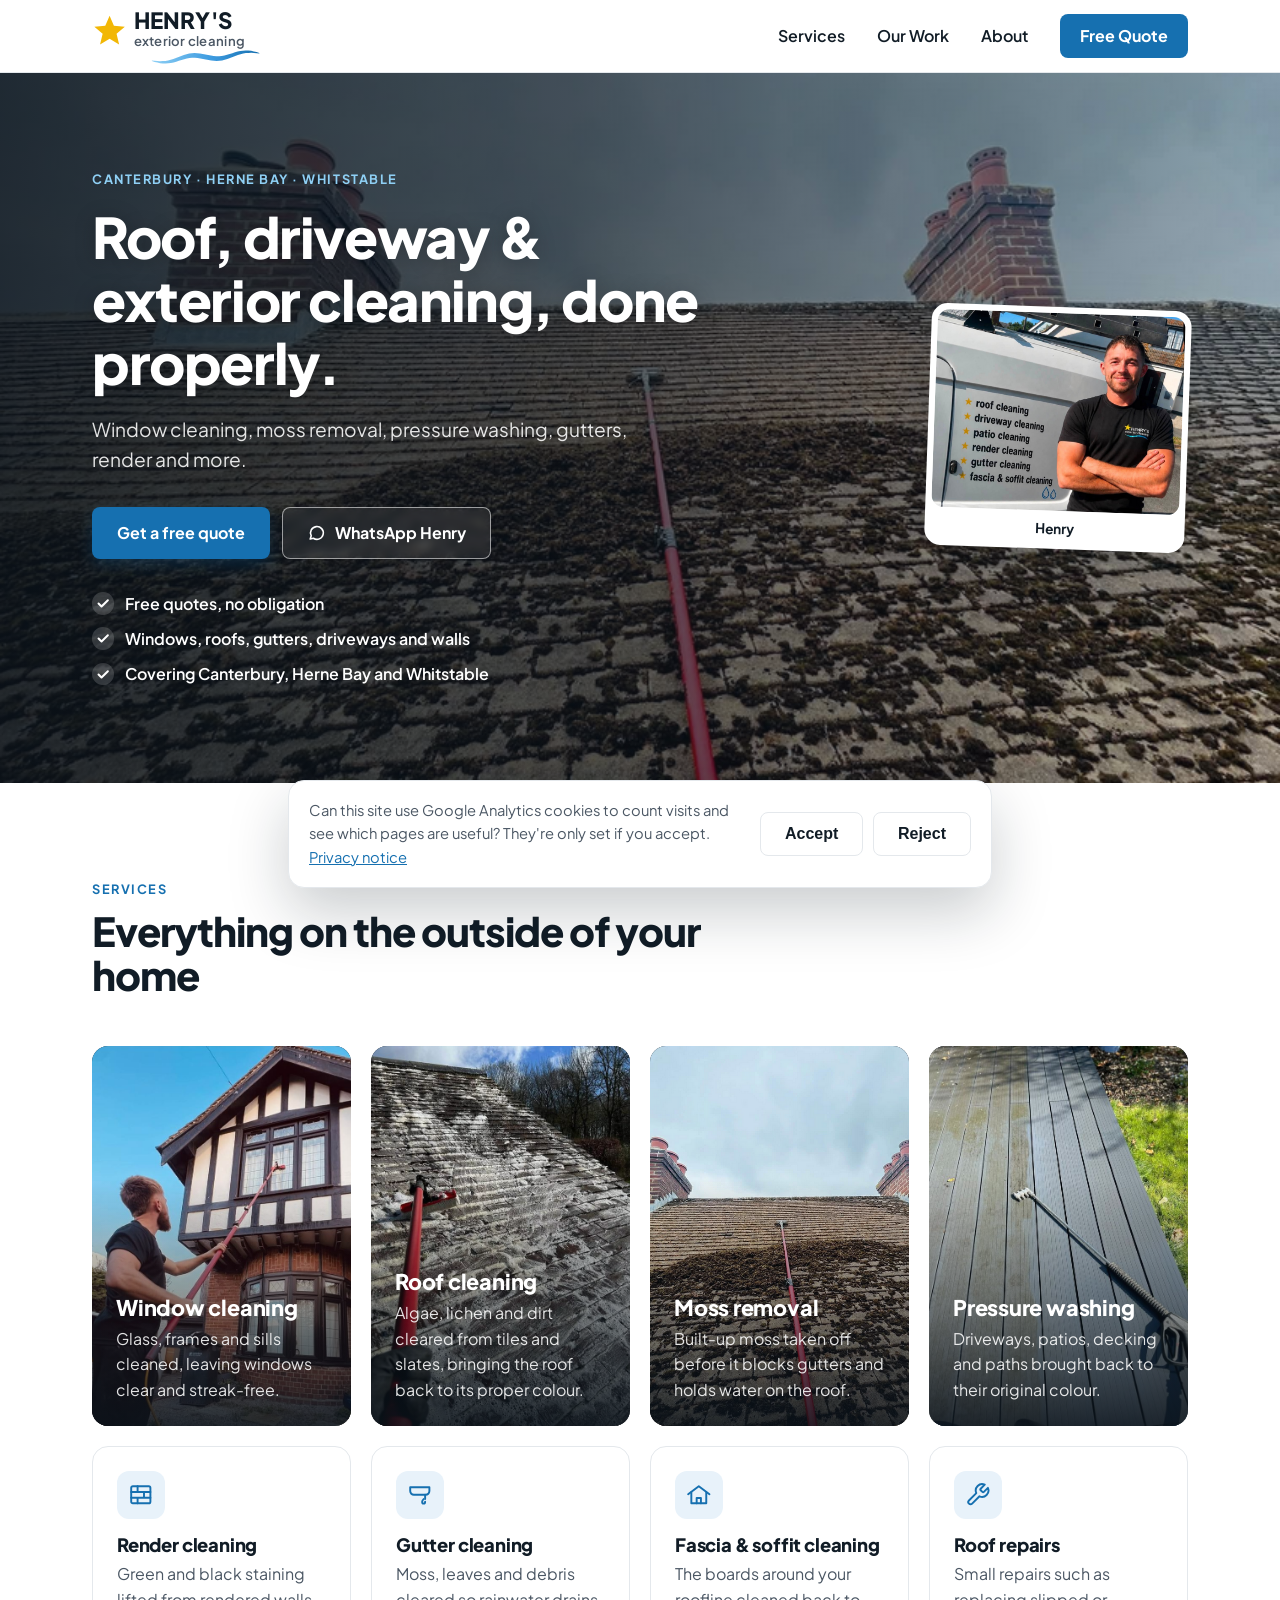
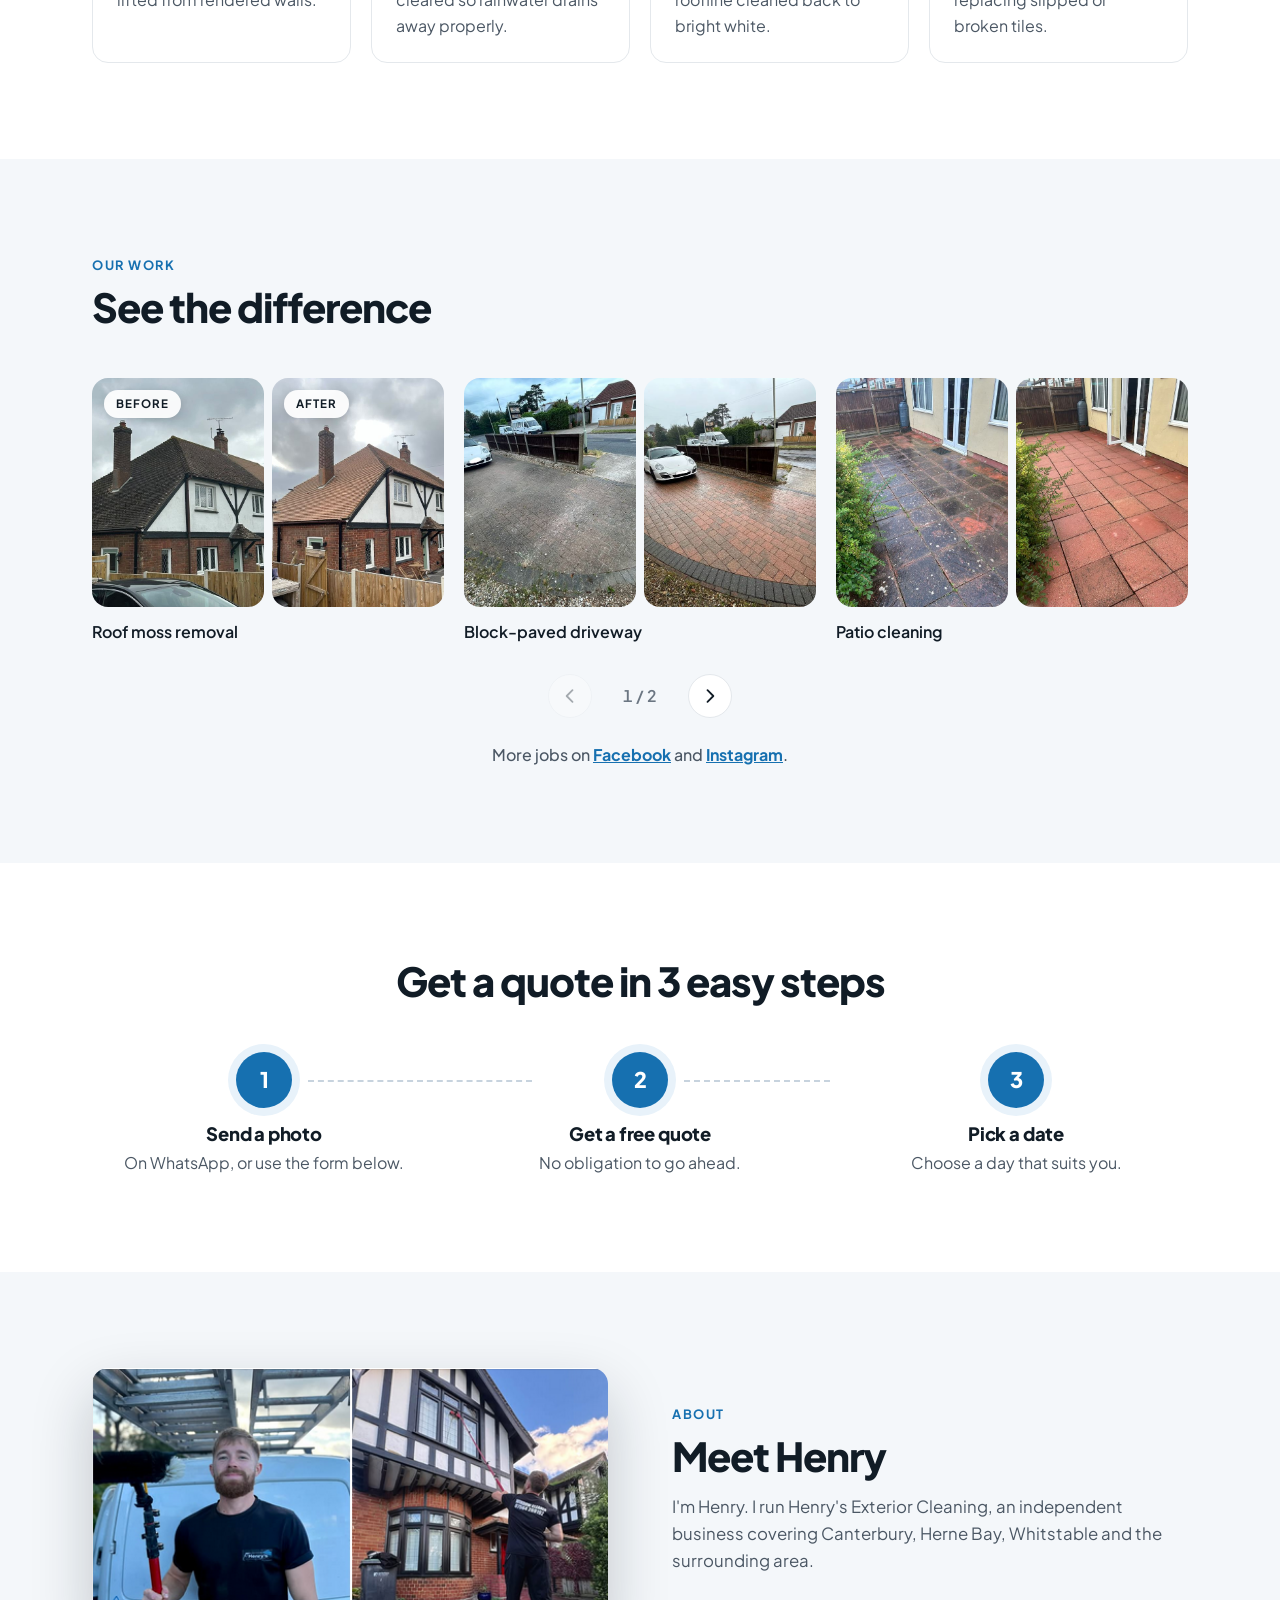
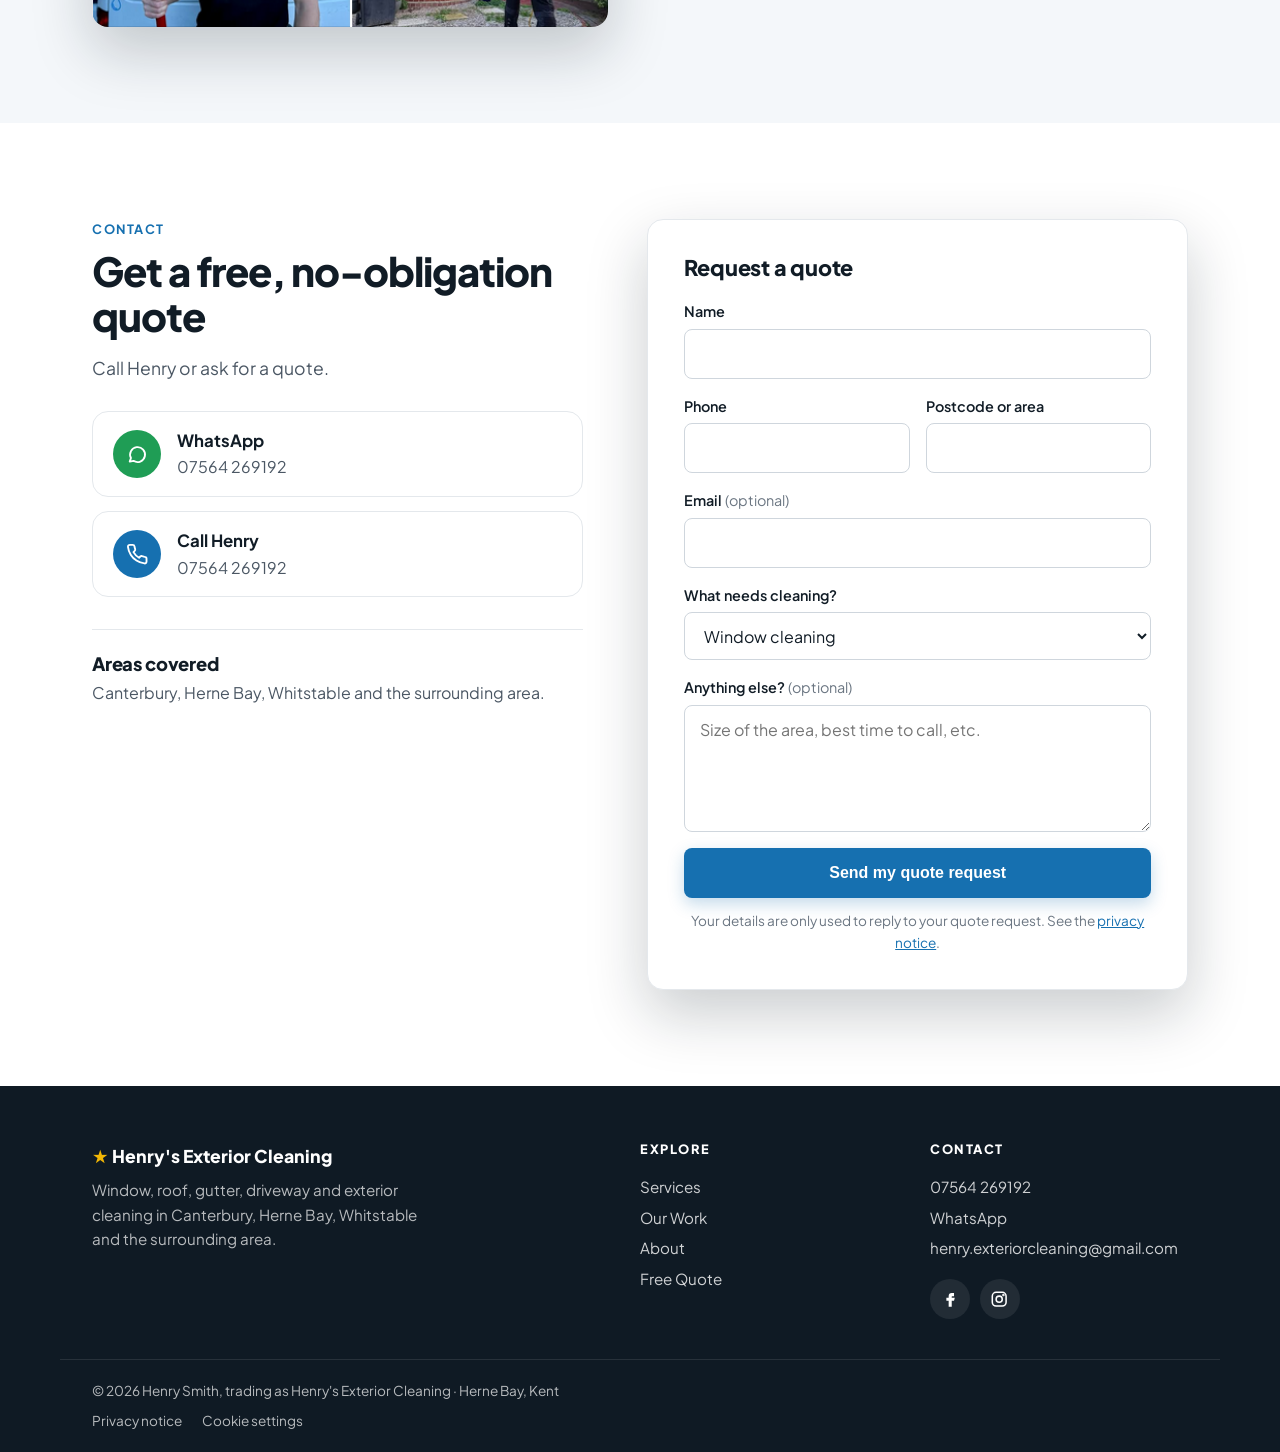
==== commit 3da5ca5a: "Cookie banner: Accept on the left, Reject on the right Co-Authored-By: Claude Opus 5.5 <noreply@anth" ====
--- a/index.html
+++ b/index.html
@@ -477,8 +477,8 @@
   <div class="cookie-banner" id="cookie-banner" role="region" aria-label="Cookie choices" hidden>
     <p>Can this site use Google Analytics cookies to count visits and see which pages are useful? They're only set if you accept. <a href="privacy.html#cookies" target="_blank" rel="noopener">Privacy notice<span class="visually-hidden"> (opens in a new tab)</span></a></p>
     <div class="cookie-actions">
+      <button type="button" class="btn btn-secondary" data-consent="granted">Accept</button>
       <button type="button" class="btn btn-secondary" data-consent="denied">Reject</button>
-      <button type="button" class="btn btn-secondary" data-consent="granted">Accept</button>
     </div>
   </div>
 
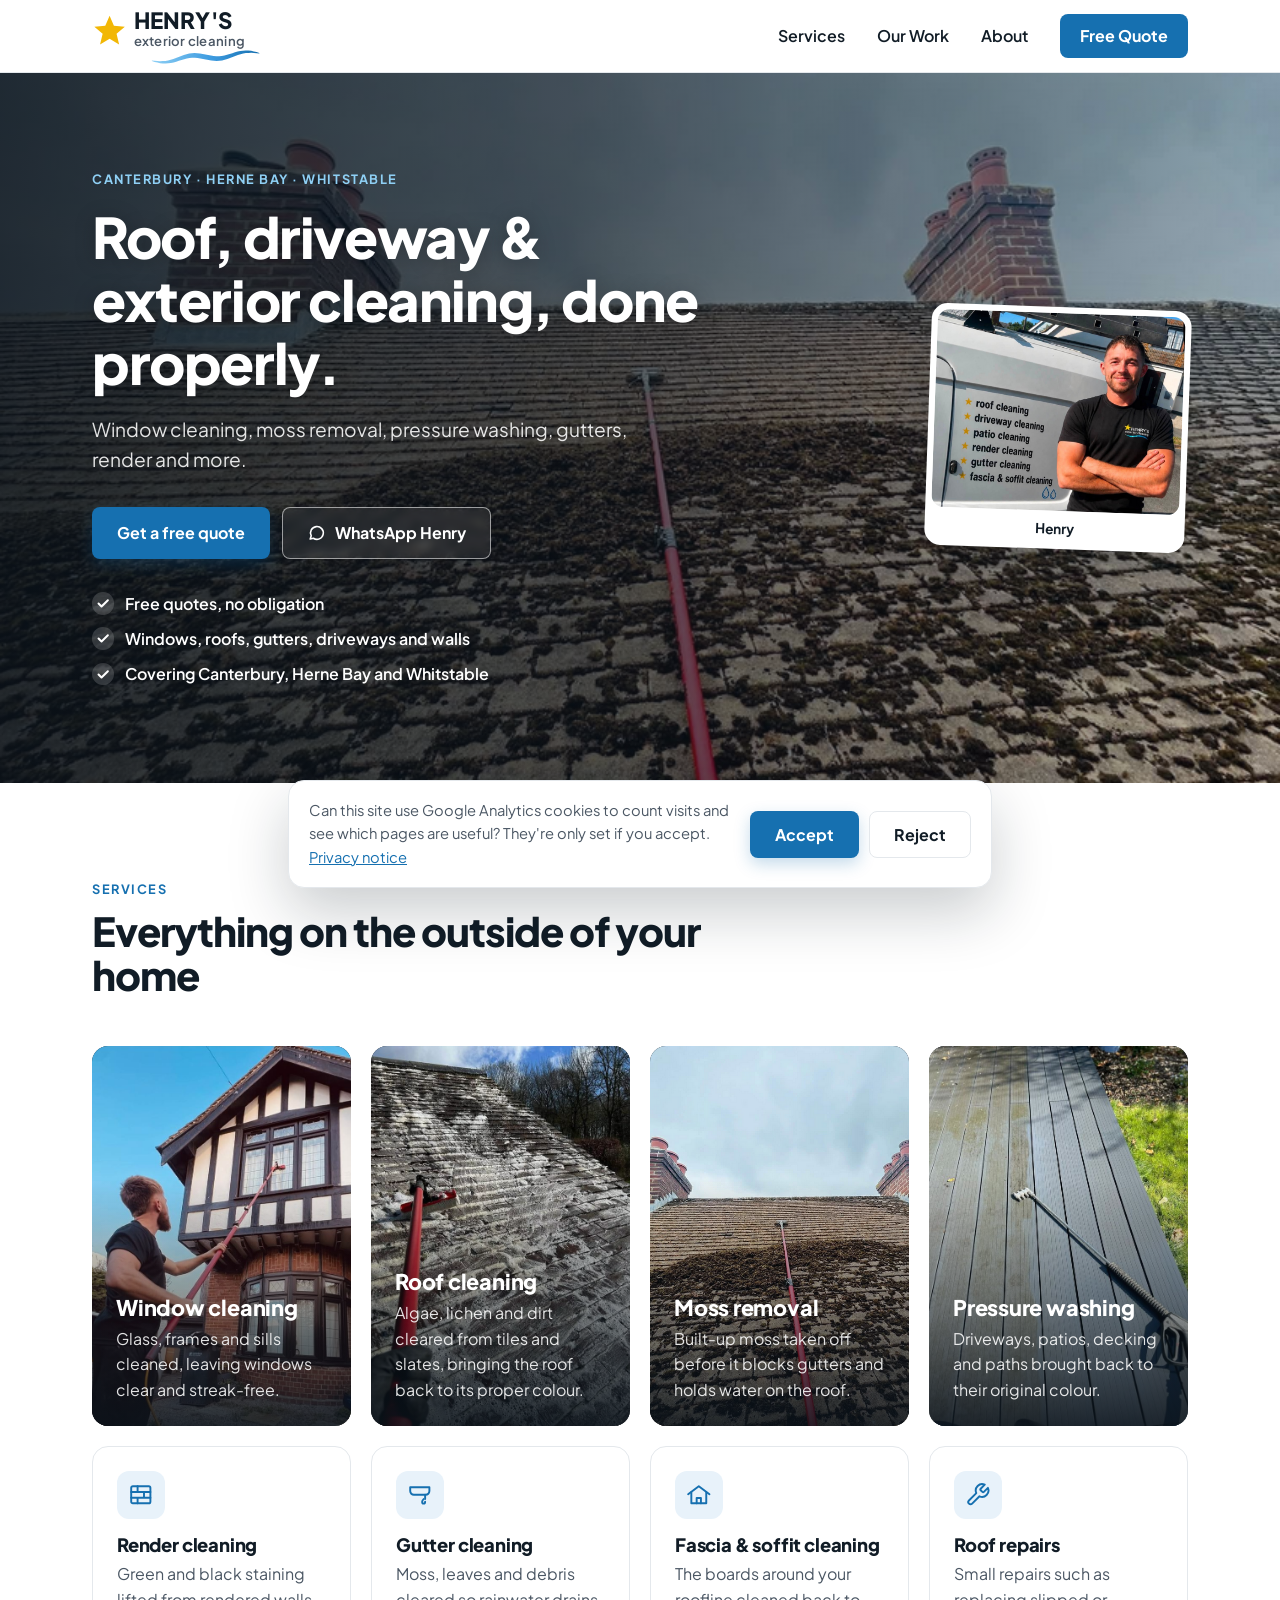
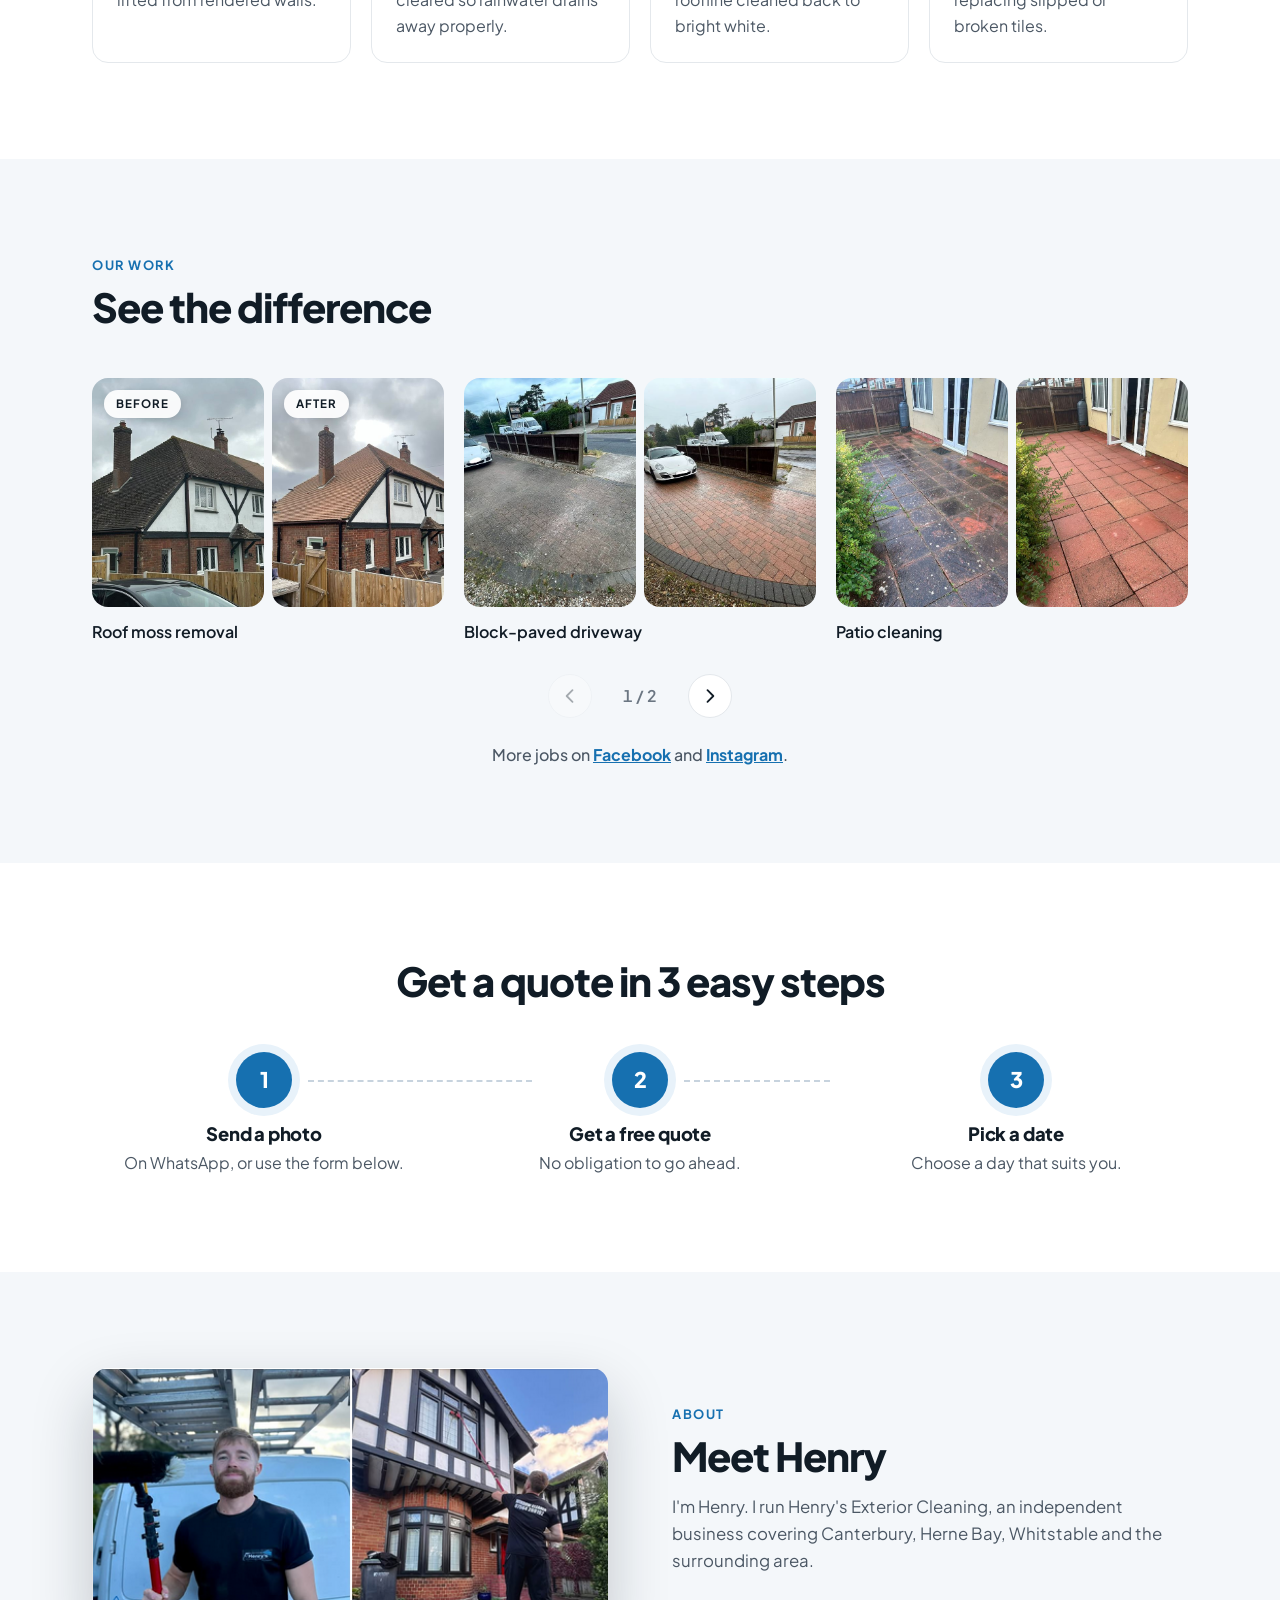
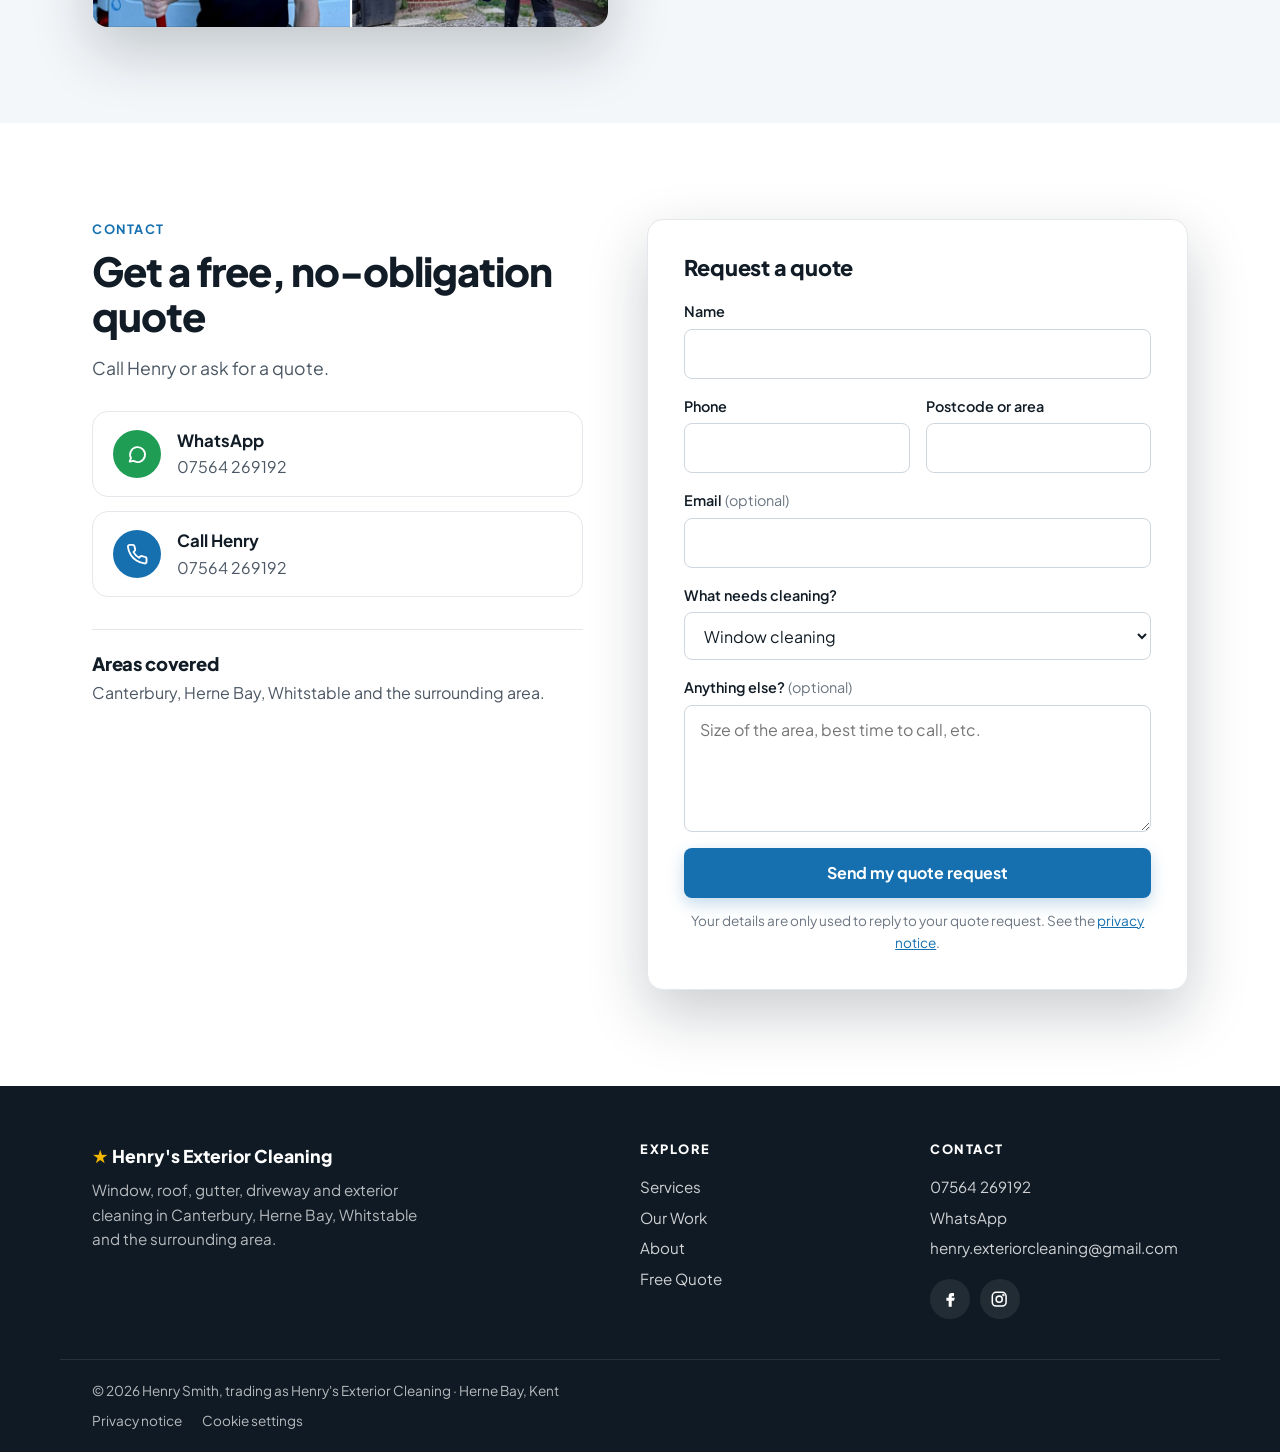
==== commit b2c8b3c6: "Cookie banner: blue Accept, white Reject; buttons use the site font Accept and Reject stay the same " ====
--- a/index.html
+++ b/index.html
@@ -477,7 +477,7 @@
   <div class="cookie-banner" id="cookie-banner" role="region" aria-label="Cookie choices" hidden>
     <p>Can this site use Google Analytics cookies to count visits and see which pages are useful? They're only set if you accept. <a href="privacy.html#cookies" target="_blank" rel="noopener">Privacy notice<span class="visually-hidden"> (opens in a new tab)</span></a></p>
     <div class="cookie-actions">
-      <button type="button" class="btn btn-secondary" data-consent="granted">Accept</button>
+      <button type="button" class="btn btn-primary" data-consent="granted">Accept</button>
       <button type="button" class="btn btn-secondary" data-consent="denied">Reject</button>
     </div>
   </div>
--- a/css/style.css
+++ b/css/style.css
@@ -110,9 +110,11 @@
   padding: 0.75rem 1.5rem;
   border-radius: var(--radius);
   border: 1px solid transparent;
+  font-family: inherit;
   font-weight: 700;
   font-size: 1rem;
   text-decoration: none;
+  cursor: pointer;
   transition: background-color 0.2s, border-color 0.2s, color 0.2s;
 }
 
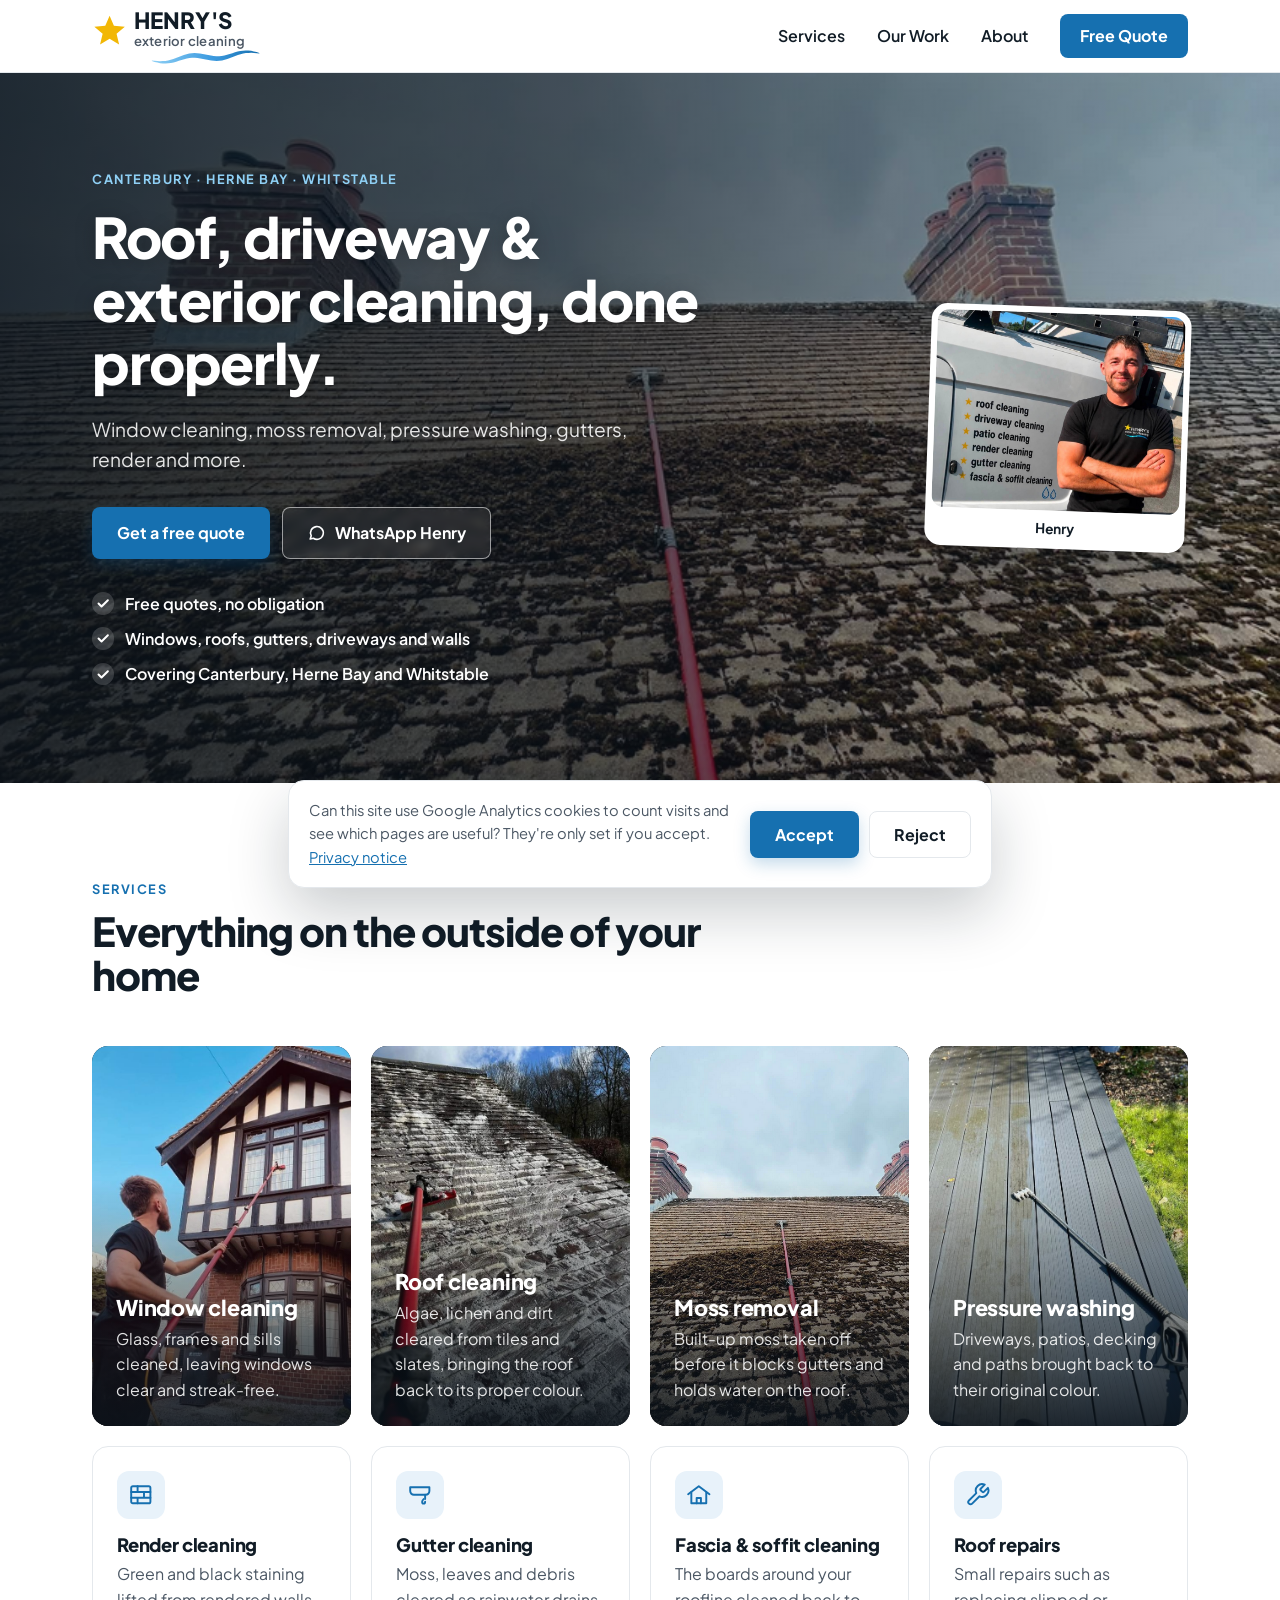
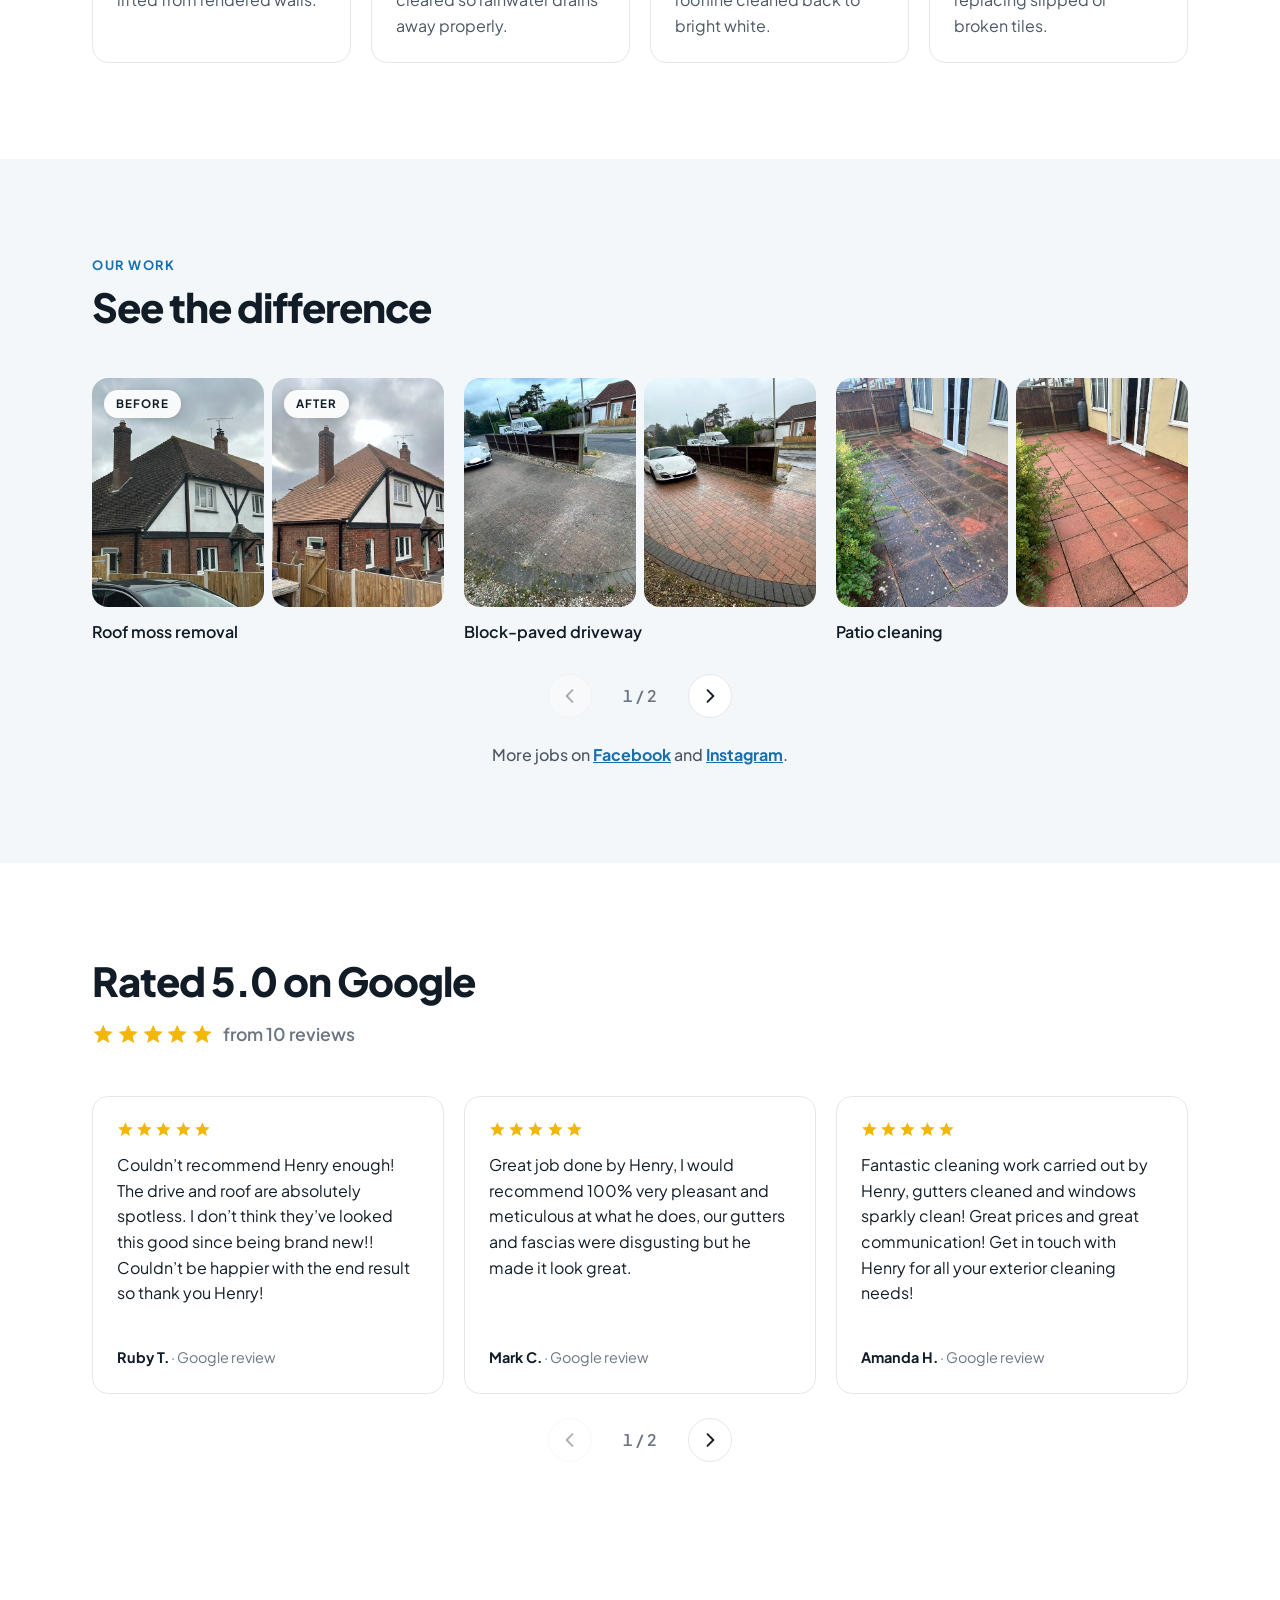
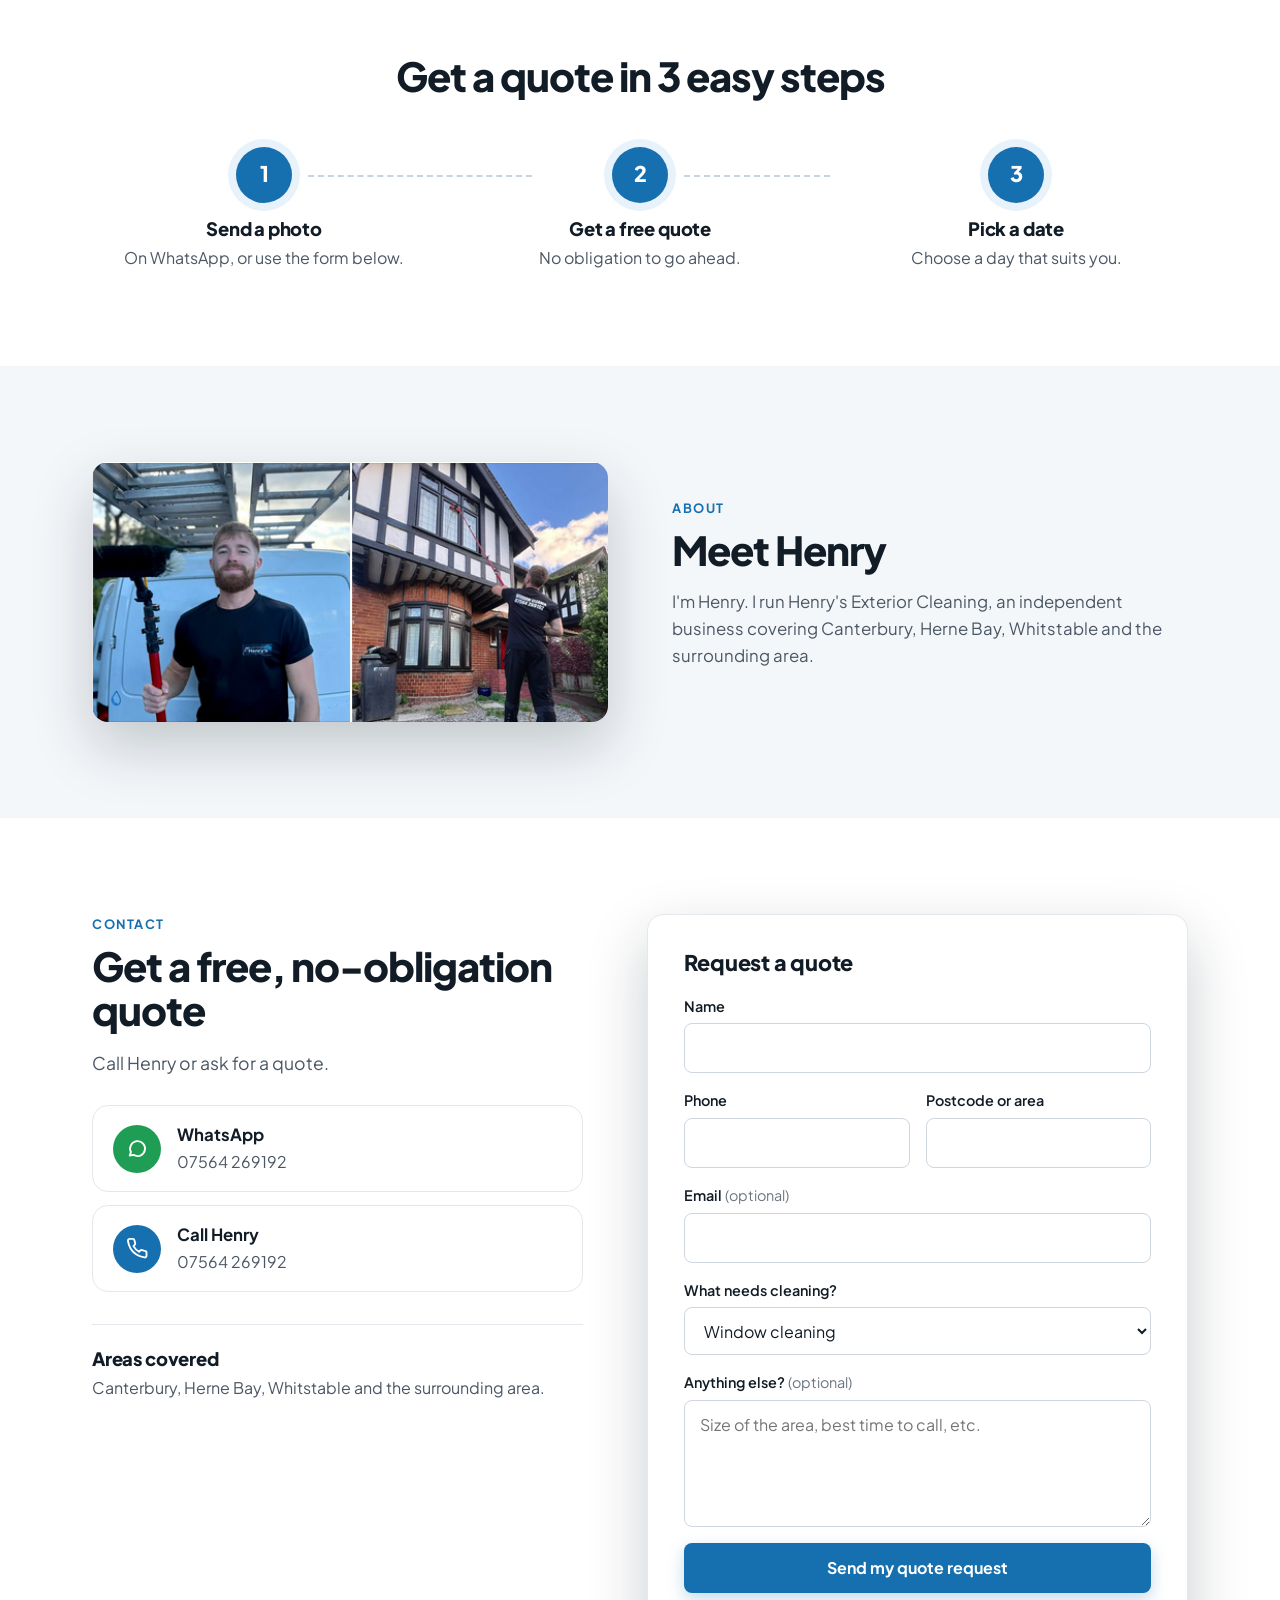
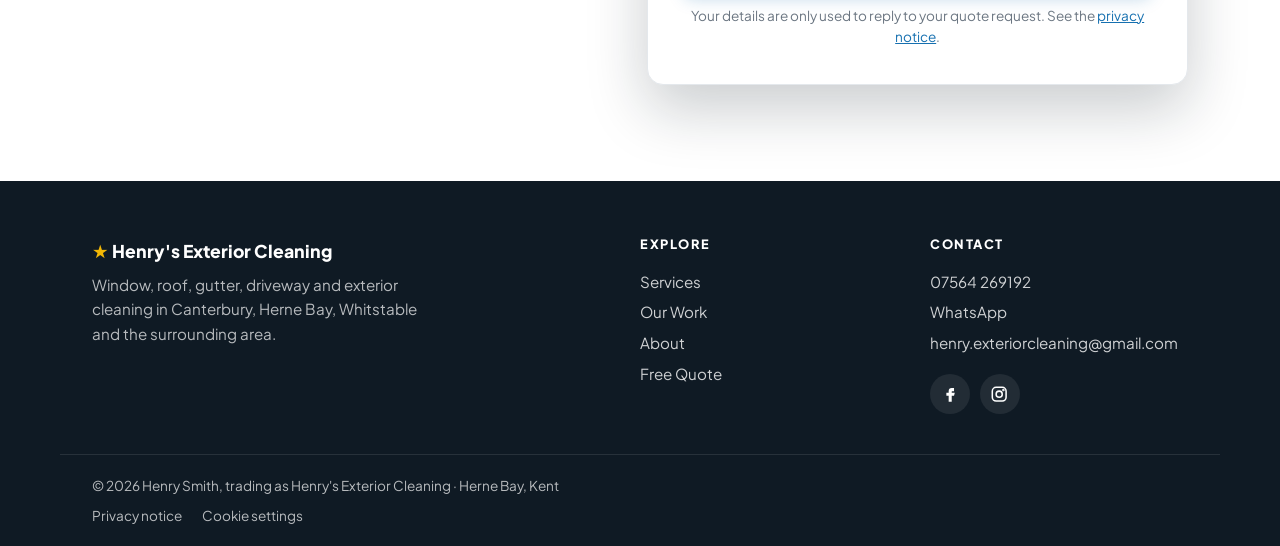
==== commit 61fbc3df: "Add a Google reviews section Six real Google reviews in a swipeable row under "Rated 5.0 on Google, " ====
--- a/index.html
+++ b/index.html
@@ -8,6 +8,9 @@
   <link rel="preconnect" href="https://fonts.googleapis.com">
   <link rel="preconnect" href="https://fonts.gstatic.com" crossorigin>
   <link href="https://fonts.googleapis.com/css2?family=Plus+Jakarta+Sans:wght@400;500;600;700;800&display=swap" rel="stylesheet">
+  <link rel="icon" href="favicon.ico" sizes="32x32">
+  <link rel="icon" href="favicon.svg" type="image/svg+xml">
+  <link rel="apple-touch-icon" href="apple-touch-icon.png">
   <link rel="stylesheet" href="css/style.css">
 </head>
 <body>
@@ -190,7 +193,8 @@
           <h2>See the difference</h2>
         </div>
 
-        <div class="work-grid" id="work-track" tabindex="0" aria-label="Before and after photos, swipe or scroll sideways for more">
+        <div class="carousel" data-carousel>
+        <div class="work-grid" id="work-track" data-carousel-track tabindex="0" aria-label="Before and after photos, swipe or scroll sideways for more">
           <figure class="work-item">
             <div class="work-pair">
               <div class="work-photo">
@@ -271,16 +275,73 @@
           <button type="button" class="work-arrow" data-dir="-1" aria-label="Previous job" aria-controls="work-track">
             <svg viewBox="0 0 24 24" aria-hidden="true"><path d="M15 5l-7 7 7 7"/></svg>
           </button>
-          <span class="work-count" aria-live="polite"><span id="work-current">1</span> / <span id="work-total">6</span></span>
+          <span class="work-count" aria-live="polite"><span data-carousel-current>1</span> / <span data-carousel-total>6</span></span>
           <button type="button" class="work-arrow" data-dir="1" aria-label="Next job" aria-controls="work-track">
             <svg viewBox="0 0 24 24" aria-hidden="true"><path d="M9 5l7 7-7 7"/></svg>
           </button>
+        </div>
         </div>
 
         <p class="work-more">
           More jobs on
           <a href="https://www.facebook.com/profile.php?id=61558028941200" target="_blank" rel="noopener">Facebook</a> and <a href="https://www.instagram.com/henryexteriorcleaning/" target="_blank" rel="noopener">Instagram</a>.
         </p>
+      </div>
+    </section>
+
+    <!-- ============ REVIEWS ============ -->
+    <!-- Real Google reviews, copied word for word. Update the rating and count when new reviews come in. -->
+    <section id="reviews" class="reviews">
+      <div class="container">
+        <div class="section-head reviews-head">
+          <h2>Rated 5.0 on Google</h2>
+          <p class="reviews-score"><span class="stars stars--lg" role="img" aria-label="5 out of 5 stars"><svg viewBox="0 0 24 24"><path d="M12 1.8l2.95 6.9 7.45.6-5.65 4.9 1.75 7.3L12 17.6l-6.5 3.9 1.75-7.3L1.6 9.3l7.45-.6z"/></svg><svg viewBox="0 0 24 24"><path d="M12 1.8l2.95 6.9 7.45.6-5.65 4.9 1.75 7.3L12 17.6l-6.5 3.9 1.75-7.3L1.6 9.3l7.45-.6z"/></svg><svg viewBox="0 0 24 24"><path d="M12 1.8l2.95 6.9 7.45.6-5.65 4.9 1.75 7.3L12 17.6l-6.5 3.9 1.75-7.3L1.6 9.3l7.45-.6z"/></svg><svg viewBox="0 0 24 24"><path d="M12 1.8l2.95 6.9 7.45.6-5.65 4.9 1.75 7.3L12 17.6l-6.5 3.9 1.75-7.3L1.6 9.3l7.45-.6z"/></svg><svg viewBox="0 0 24 24"><path d="M12 1.8l2.95 6.9 7.45.6-5.65 4.9 1.75 7.3L12 17.6l-6.5 3.9 1.75-7.3L1.6 9.3l7.45-.6z"/></svg></span> <span>from 10 reviews</span></p>
+        </div>
+
+        <div class="carousel" data-carousel>
+        <div class="work-grid reviews-track" data-carousel-track tabindex="0" aria-label="Customer reviews, swipe or scroll sideways for more">
+          <figure class="review-card">
+            <span class="stars" role="img" aria-label="5 out of 5 stars"><svg viewBox="0 0 24 24"><path d="M12 1.8l2.95 6.9 7.45.6-5.65 4.9 1.75 7.3L12 17.6l-6.5 3.9 1.75-7.3L1.6 9.3l7.45-.6z"/></svg><svg viewBox="0 0 24 24"><path d="M12 1.8l2.95 6.9 7.45.6-5.65 4.9 1.75 7.3L12 17.6l-6.5 3.9 1.75-7.3L1.6 9.3l7.45-.6z"/></svg><svg viewBox="0 0 24 24"><path d="M12 1.8l2.95 6.9 7.45.6-5.65 4.9 1.75 7.3L12 17.6l-6.5 3.9 1.75-7.3L1.6 9.3l7.45-.6z"/></svg><svg viewBox="0 0 24 24"><path d="M12 1.8l2.95 6.9 7.45.6-5.65 4.9 1.75 7.3L12 17.6l-6.5 3.9 1.75-7.3L1.6 9.3l7.45-.6z"/></svg><svg viewBox="0 0 24 24"><path d="M12 1.8l2.95 6.9 7.45.6-5.65 4.9 1.75 7.3L12 17.6l-6.5 3.9 1.75-7.3L1.6 9.3l7.45-.6z"/></svg></span>
+            <blockquote>Couldn’t recommend Henry enough! The drive and roof are absolutely spotless. I don’t think they’ve looked this good since being brand new!! Couldn’t be happier with the end result so thank you Henry!</blockquote>
+            <figcaption><strong>Ruby T.</strong> · Google review</figcaption>
+          </figure>
+          <figure class="review-card">
+            <span class="stars" role="img" aria-label="5 out of 5 stars"><svg viewBox="0 0 24 24"><path d="M12 1.8l2.95 6.9 7.45.6-5.65 4.9 1.75 7.3L12 17.6l-6.5 3.9 1.75-7.3L1.6 9.3l7.45-.6z"/></svg><svg viewBox="0 0 24 24"><path d="M12 1.8l2.95 6.9 7.45.6-5.65 4.9 1.75 7.3L12 17.6l-6.5 3.9 1.75-7.3L1.6 9.3l7.45-.6z"/></svg><svg viewBox="0 0 24 24"><path d="M12 1.8l2.95 6.9 7.45.6-5.65 4.9 1.75 7.3L12 17.6l-6.5 3.9 1.75-7.3L1.6 9.3l7.45-.6z"/></svg><svg viewBox="0 0 24 24"><path d="M12 1.8l2.95 6.9 7.45.6-5.65 4.9 1.75 7.3L12 17.6l-6.5 3.9 1.75-7.3L1.6 9.3l7.45-.6z"/></svg><svg viewBox="0 0 24 24"><path d="M12 1.8l2.95 6.9 7.45.6-5.65 4.9 1.75 7.3L12 17.6l-6.5 3.9 1.75-7.3L1.6 9.3l7.45-.6z"/></svg></span>
+            <blockquote>Great job done by Henry, I would recommend 100% very pleasant and meticulous at what he does, our gutters and fascias were disgusting but he made it look great.</blockquote>
+            <figcaption><strong>Mark C.</strong> · Google review</figcaption>
+          </figure>
+          <figure class="review-card">
+            <span class="stars" role="img" aria-label="5 out of 5 stars"><svg viewBox="0 0 24 24"><path d="M12 1.8l2.95 6.9 7.45.6-5.65 4.9 1.75 7.3L12 17.6l-6.5 3.9 1.75-7.3L1.6 9.3l7.45-.6z"/></svg><svg viewBox="0 0 24 24"><path d="M12 1.8l2.95 6.9 7.45.6-5.65 4.9 1.75 7.3L12 17.6l-6.5 3.9 1.75-7.3L1.6 9.3l7.45-.6z"/></svg><svg viewBox="0 0 24 24"><path d="M12 1.8l2.95 6.9 7.45.6-5.65 4.9 1.75 7.3L12 17.6l-6.5 3.9 1.75-7.3L1.6 9.3l7.45-.6z"/></svg><svg viewBox="0 0 24 24"><path d="M12 1.8l2.95 6.9 7.45.6-5.65 4.9 1.75 7.3L12 17.6l-6.5 3.9 1.75-7.3L1.6 9.3l7.45-.6z"/></svg><svg viewBox="0 0 24 24"><path d="M12 1.8l2.95 6.9 7.45.6-5.65 4.9 1.75 7.3L12 17.6l-6.5 3.9 1.75-7.3L1.6 9.3l7.45-.6z"/></svg></span>
+            <blockquote>Fantastic cleaning work carried out by Henry, gutters cleaned and windows sparkly clean! Great prices and great communication! Get in touch with Henry for all your exterior cleaning needs!</blockquote>
+            <figcaption><strong>Amanda H.</strong> · Google review</figcaption>
+          </figure>
+          <figure class="review-card">
+            <span class="stars" role="img" aria-label="5 out of 5 stars"><svg viewBox="0 0 24 24"><path d="M12 1.8l2.95 6.9 7.45.6-5.65 4.9 1.75 7.3L12 17.6l-6.5 3.9 1.75-7.3L1.6 9.3l7.45-.6z"/></svg><svg viewBox="0 0 24 24"><path d="M12 1.8l2.95 6.9 7.45.6-5.65 4.9 1.75 7.3L12 17.6l-6.5 3.9 1.75-7.3L1.6 9.3l7.45-.6z"/></svg><svg viewBox="0 0 24 24"><path d="M12 1.8l2.95 6.9 7.45.6-5.65 4.9 1.75 7.3L12 17.6l-6.5 3.9 1.75-7.3L1.6 9.3l7.45-.6z"/></svg><svg viewBox="0 0 24 24"><path d="M12 1.8l2.95 6.9 7.45.6-5.65 4.9 1.75 7.3L12 17.6l-6.5 3.9 1.75-7.3L1.6 9.3l7.45-.6z"/></svg><svg viewBox="0 0 24 24"><path d="M12 1.8l2.95 6.9 7.45.6-5.65 4.9 1.75 7.3L12 17.6l-6.5 3.9 1.75-7.3L1.6 9.3l7.45-.6z"/></svg></span>
+            <blockquote>Absolutely brilliant service from start to finish! The team pressure washed our driveway and the results are honestly incredible — it looks like a brand-new driveway! … I wouldn’t hesitate to recommend them to anyone looking to give their driveway a serious refresh.</blockquote>
+            <figcaption><strong>Charlie E.</strong> · Google review</figcaption>
+          </figure>
+          <figure class="review-card">
+            <span class="stars" role="img" aria-label="5 out of 5 stars"><svg viewBox="0 0 24 24"><path d="M12 1.8l2.95 6.9 7.45.6-5.65 4.9 1.75 7.3L12 17.6l-6.5 3.9 1.75-7.3L1.6 9.3l7.45-.6z"/></svg><svg viewBox="0 0 24 24"><path d="M12 1.8l2.95 6.9 7.45.6-5.65 4.9 1.75 7.3L12 17.6l-6.5 3.9 1.75-7.3L1.6 9.3l7.45-.6z"/></svg><svg viewBox="0 0 24 24"><path d="M12 1.8l2.95 6.9 7.45.6-5.65 4.9 1.75 7.3L12 17.6l-6.5 3.9 1.75-7.3L1.6 9.3l7.45-.6z"/></svg><svg viewBox="0 0 24 24"><path d="M12 1.8l2.95 6.9 7.45.6-5.65 4.9 1.75 7.3L12 17.6l-6.5 3.9 1.75-7.3L1.6 9.3l7.45-.6z"/></svg><svg viewBox="0 0 24 24"><path d="M12 1.8l2.95 6.9 7.45.6-5.65 4.9 1.75 7.3L12 17.6l-6.5 3.9 1.75-7.3L1.6 9.3l7.45-.6z"/></svg></span>
+            <blockquote>Henry was professional, thorough and friendly. Was definitely happy to sign on for a regular service :)</blockquote>
+            <figcaption><strong>N.</strong> · Google review</figcaption>
+          </figure>
+          <figure class="review-card">
+            <span class="stars" role="img" aria-label="5 out of 5 stars"><svg viewBox="0 0 24 24"><path d="M12 1.8l2.95 6.9 7.45.6-5.65 4.9 1.75 7.3L12 17.6l-6.5 3.9 1.75-7.3L1.6 9.3l7.45-.6z"/></svg><svg viewBox="0 0 24 24"><path d="M12 1.8l2.95 6.9 7.45.6-5.65 4.9 1.75 7.3L12 17.6l-6.5 3.9 1.75-7.3L1.6 9.3l7.45-.6z"/></svg><svg viewBox="0 0 24 24"><path d="M12 1.8l2.95 6.9 7.45.6-5.65 4.9 1.75 7.3L12 17.6l-6.5 3.9 1.75-7.3L1.6 9.3l7.45-.6z"/></svg><svg viewBox="0 0 24 24"><path d="M12 1.8l2.95 6.9 7.45.6-5.65 4.9 1.75 7.3L12 17.6l-6.5 3.9 1.75-7.3L1.6 9.3l7.45-.6z"/></svg><svg viewBox="0 0 24 24"><path d="M12 1.8l2.95 6.9 7.45.6-5.65 4.9 1.75 7.3L12 17.6l-6.5 3.9 1.75-7.3L1.6 9.3l7.45-.6z"/></svg></span>
+            <blockquote>Fantastic service, highly recommended.</blockquote>
+            <figcaption><strong>Steff D.</strong> · Google review</figcaption>
+          </figure>
+        </div>
+
+        <div class="work-controls">
+          <button type="button" class="work-arrow" data-dir="-1" aria-label="Previous reviews">
+            <svg viewBox="0 0 24 24" aria-hidden="true"><path d="M15 5l-7 7 7 7"/></svg>
+          </button>
+          <span class="work-count" aria-live="polite"><span data-carousel-current>1</span> / <span data-carousel-total>6</span></span>
+          <button type="button" class="work-arrow" data-dir="1" aria-label="Next reviews">
+            <svg viewBox="0 0 24 24" aria-hidden="true"><path d="M9 5l7 7-7 7"/></svg>
+          </button>
+        </div>
+        </div>
       </div>
     </section>
 
--- a/css/style.css
+++ b/css/style.css
@@ -701,6 +701,58 @@
   font-weight: 700;
 }
 
+/* ---------- Reviews ---------- */
+.reviews-score {
+  display: flex;
+  align-items: center;
+  gap: 0.6rem;
+  margin-top: 0.5rem;
+  font-weight: 600;
+  color: var(--text-muted);
+}
+
+.stars {
+  display: inline-flex;
+  gap: 0.15rem;
+}
+
+.stars svg {
+  width: 1.05rem;
+  height: 1.05rem;
+  fill: var(--gold);
+}
+
+.stars--lg svg {
+  width: 1.4rem;
+  height: 1.4rem;
+}
+
+.review-card {
+  scroll-snap-align: start;
+  display: flex;
+  flex-direction: column;
+  gap: 0.9rem;
+  padding: 1.5rem;
+  border: 1px solid var(--line);
+  border-radius: var(--radius-lg);
+  background: var(--white);
+}
+
+.review-card blockquote {
+  flex: 1;
+  color: var(--heading);
+  line-height: 1.6;
+}
+
+.review-card figcaption {
+  font-size: 0.9rem;
+  color: var(--text-muted);
+}
+
+.review-card figcaption strong {
+  color: var(--heading);
+}
+
 /* ---------- How it works ---------- */
 .steps {
   display: grid;
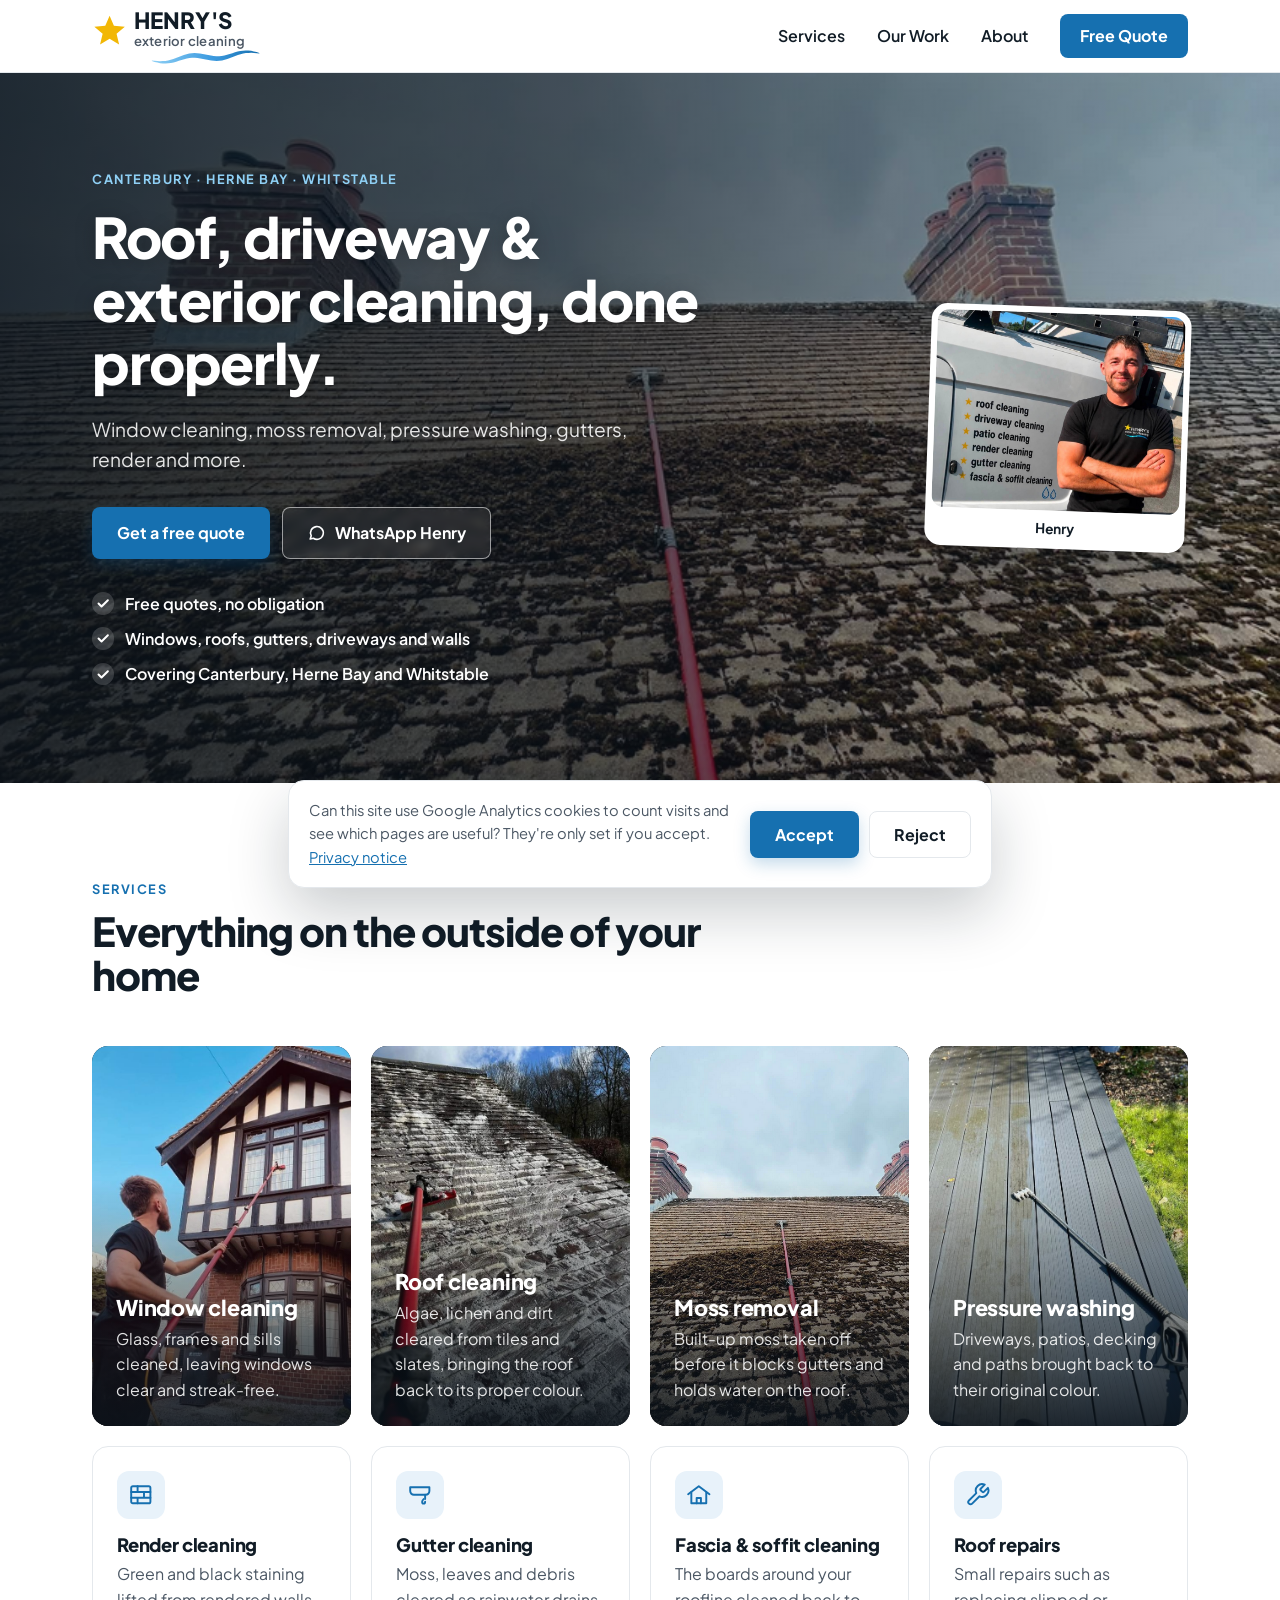
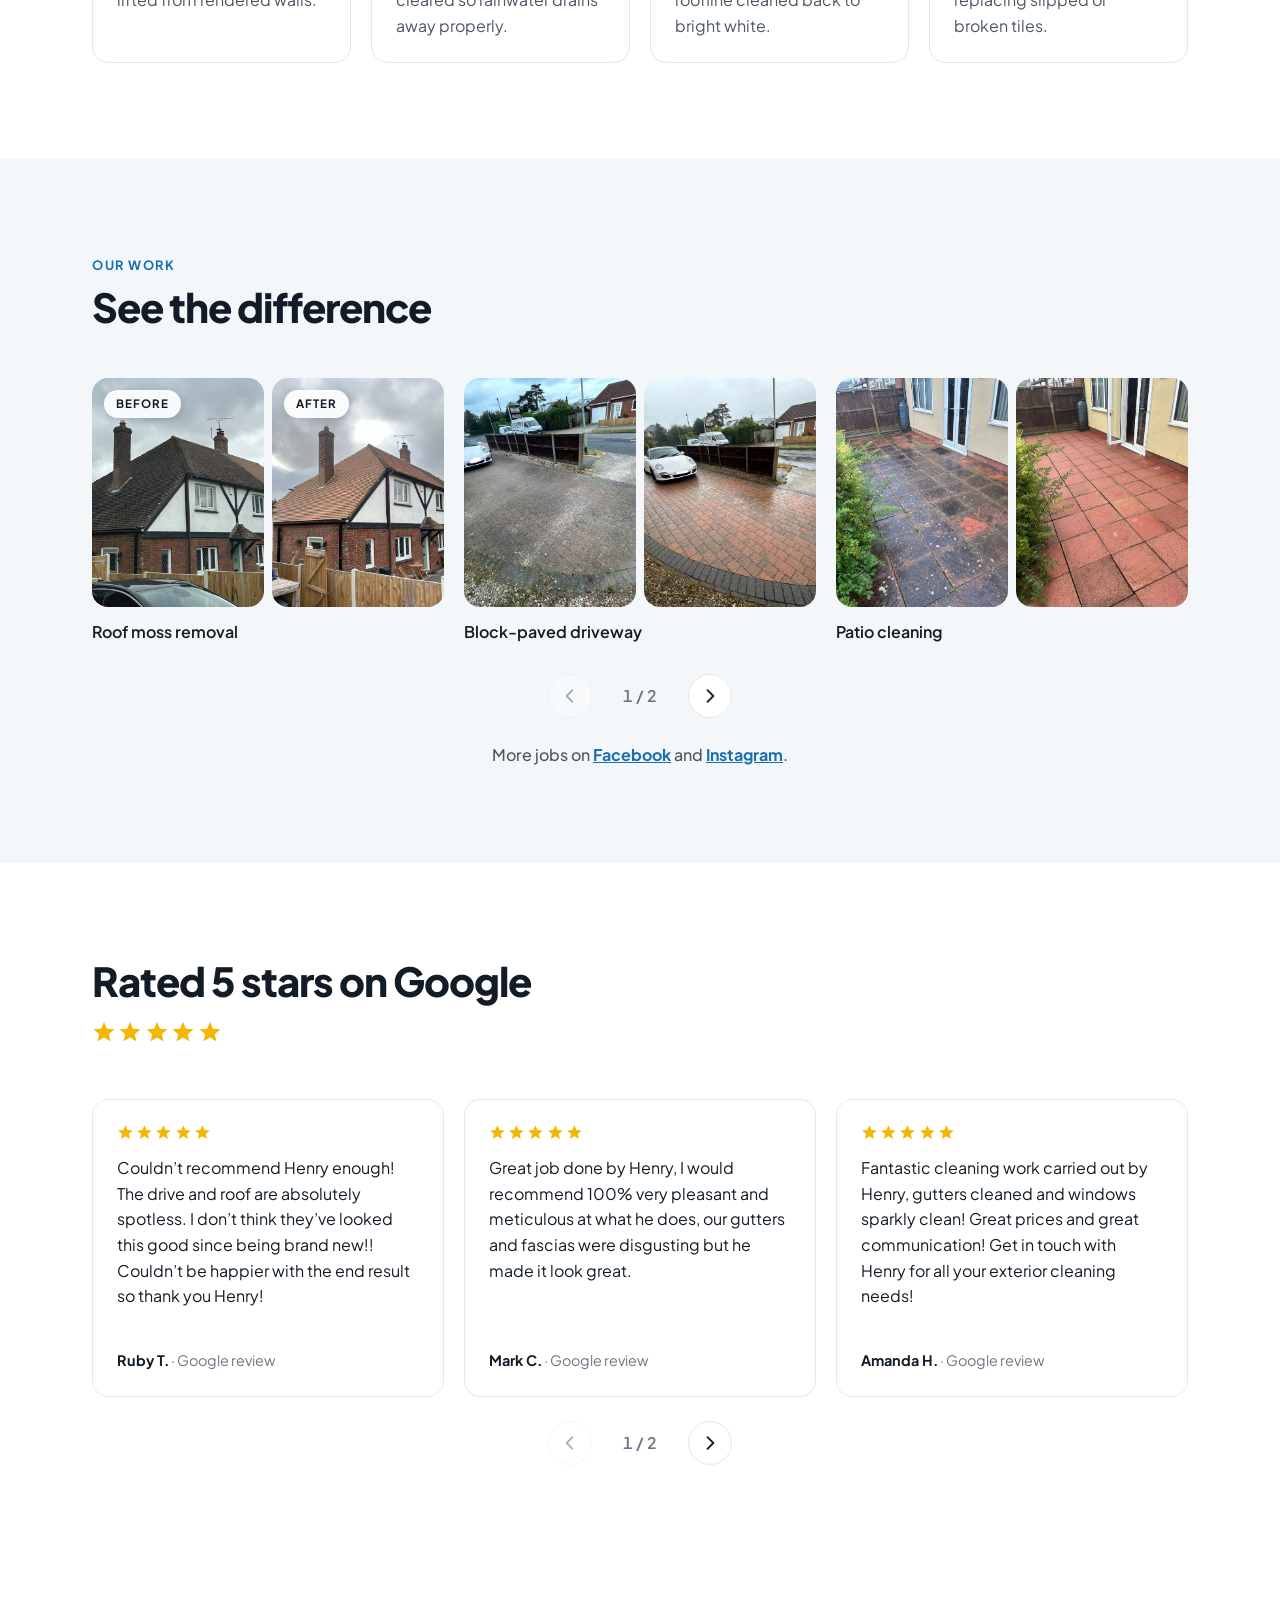
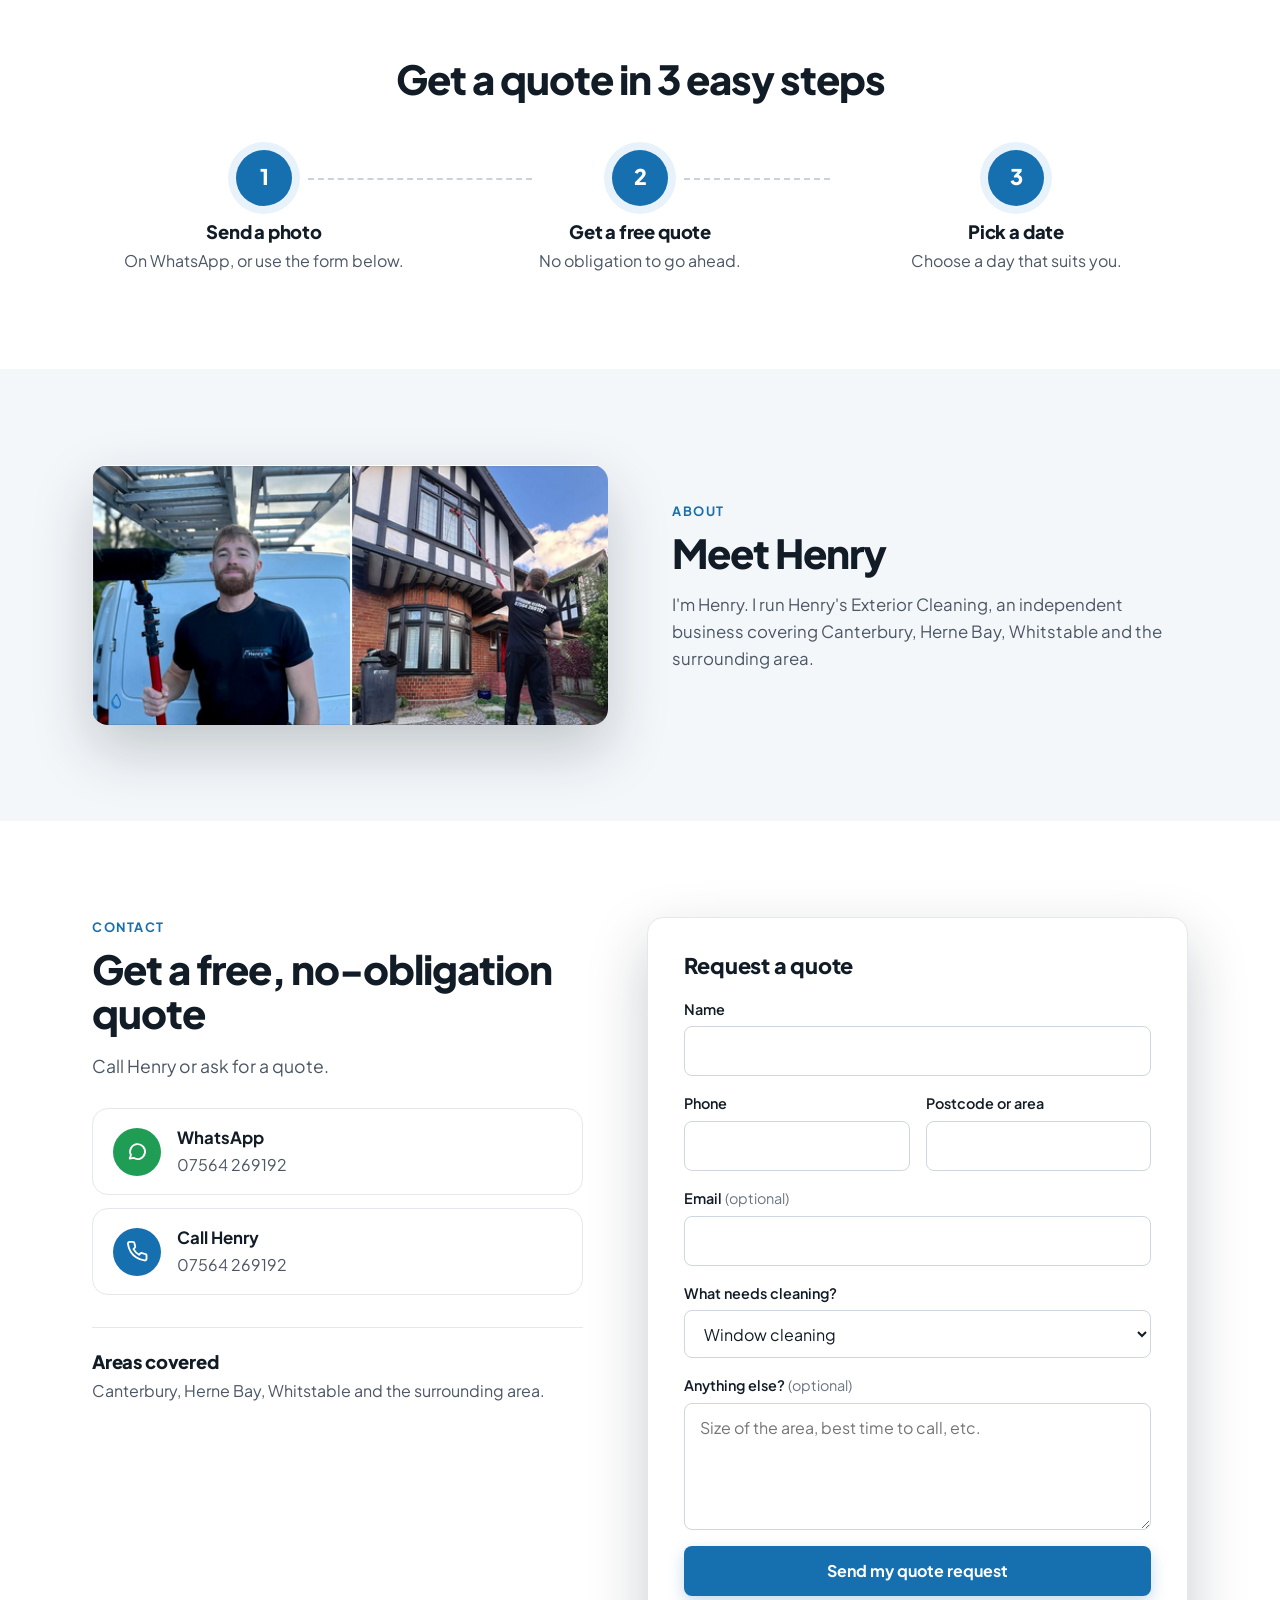
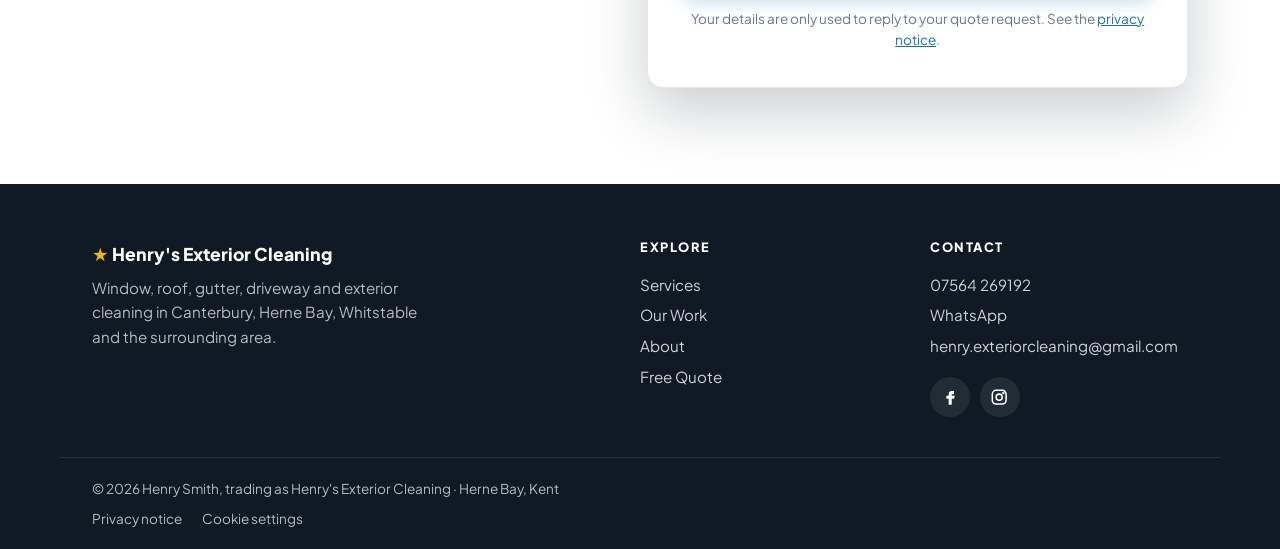
==== commit 26c84aa6: "Reviews: keep the 5-star heading, drop the review count Heading is now "Rated 5 stars on Google" wit" ====
--- a/index.html
+++ b/index.html
@@ -290,12 +290,12 @@
     </section>
 
     <!-- ============ REVIEWS ============ -->
-    <!-- Real Google reviews, copied word for word. Update the rating and count when new reviews come in. -->
+    <!-- Real Google reviews, copied word for word. Shows the 5-star rating but no review count, so the count never goes out of date. If the rating ever drops below 5, change the heading. -->
     <section id="reviews" class="reviews">
       <div class="container">
         <div class="section-head reviews-head">
-          <h2>Rated 5.0 on Google</h2>
-          <p class="reviews-score"><span class="stars stars--lg" role="img" aria-label="5 out of 5 stars"><svg viewBox="0 0 24 24"><path d="M12 1.8l2.95 6.9 7.45.6-5.65 4.9 1.75 7.3L12 17.6l-6.5 3.9 1.75-7.3L1.6 9.3l7.45-.6z"/></svg><svg viewBox="0 0 24 24"><path d="M12 1.8l2.95 6.9 7.45.6-5.65 4.9 1.75 7.3L12 17.6l-6.5 3.9 1.75-7.3L1.6 9.3l7.45-.6z"/></svg><svg viewBox="0 0 24 24"><path d="M12 1.8l2.95 6.9 7.45.6-5.65 4.9 1.75 7.3L12 17.6l-6.5 3.9 1.75-7.3L1.6 9.3l7.45-.6z"/></svg><svg viewBox="0 0 24 24"><path d="M12 1.8l2.95 6.9 7.45.6-5.65 4.9 1.75 7.3L12 17.6l-6.5 3.9 1.75-7.3L1.6 9.3l7.45-.6z"/></svg><svg viewBox="0 0 24 24"><path d="M12 1.8l2.95 6.9 7.45.6-5.65 4.9 1.75 7.3L12 17.6l-6.5 3.9 1.75-7.3L1.6 9.3l7.45-.6z"/></svg></span> <span>from 10 reviews</span></p>
+          <h2>Rated 5 stars on Google</h2>
+          <p class="reviews-score"><span class="stars stars--lg" role="img" aria-label="5 out of 5 stars"><svg viewBox="0 0 24 24"><path d="M12 1.8l2.95 6.9 7.45.6-5.65 4.9 1.75 7.3L12 17.6l-6.5 3.9 1.75-7.3L1.6 9.3l7.45-.6z"/></svg><svg viewBox="0 0 24 24"><path d="M12 1.8l2.95 6.9 7.45.6-5.65 4.9 1.75 7.3L12 17.6l-6.5 3.9 1.75-7.3L1.6 9.3l7.45-.6z"/></svg><svg viewBox="0 0 24 24"><path d="M12 1.8l2.95 6.9 7.45.6-5.65 4.9 1.75 7.3L12 17.6l-6.5 3.9 1.75-7.3L1.6 9.3l7.45-.6z"/></svg><svg viewBox="0 0 24 24"><path d="M12 1.8l2.95 6.9 7.45.6-5.65 4.9 1.75 7.3L12 17.6l-6.5 3.9 1.75-7.3L1.6 9.3l7.45-.6z"/></svg><svg viewBox="0 0 24 24"><path d="M12 1.8l2.95 6.9 7.45.6-5.65 4.9 1.75 7.3L12 17.6l-6.5 3.9 1.75-7.3L1.6 9.3l7.45-.6z"/></svg></span></p>
         </div>
 
         <div class="carousel" data-carousel>
--- a/css/style.css
+++ b/css/style.css
@@ -702,15 +702,6 @@
 }
 
 /* ---------- Reviews ---------- */
-.reviews-score {
-  display: flex;
-  align-items: center;
-  gap: 0.6rem;
-  margin-top: 0.5rem;
-  font-weight: 600;
-  color: var(--text-muted);
-}
-
 .stars {
   display: inline-flex;
   gap: 0.15rem;
@@ -722,9 +713,13 @@
   fill: var(--gold);
 }
 
+.reviews-score {
+  margin-top: 0.6rem;
+}
+
 .stars--lg svg {
-  width: 1.4rem;
-  height: 1.4rem;
+  width: 1.5rem;
+  height: 1.5rem;
 }
 
 .review-card {
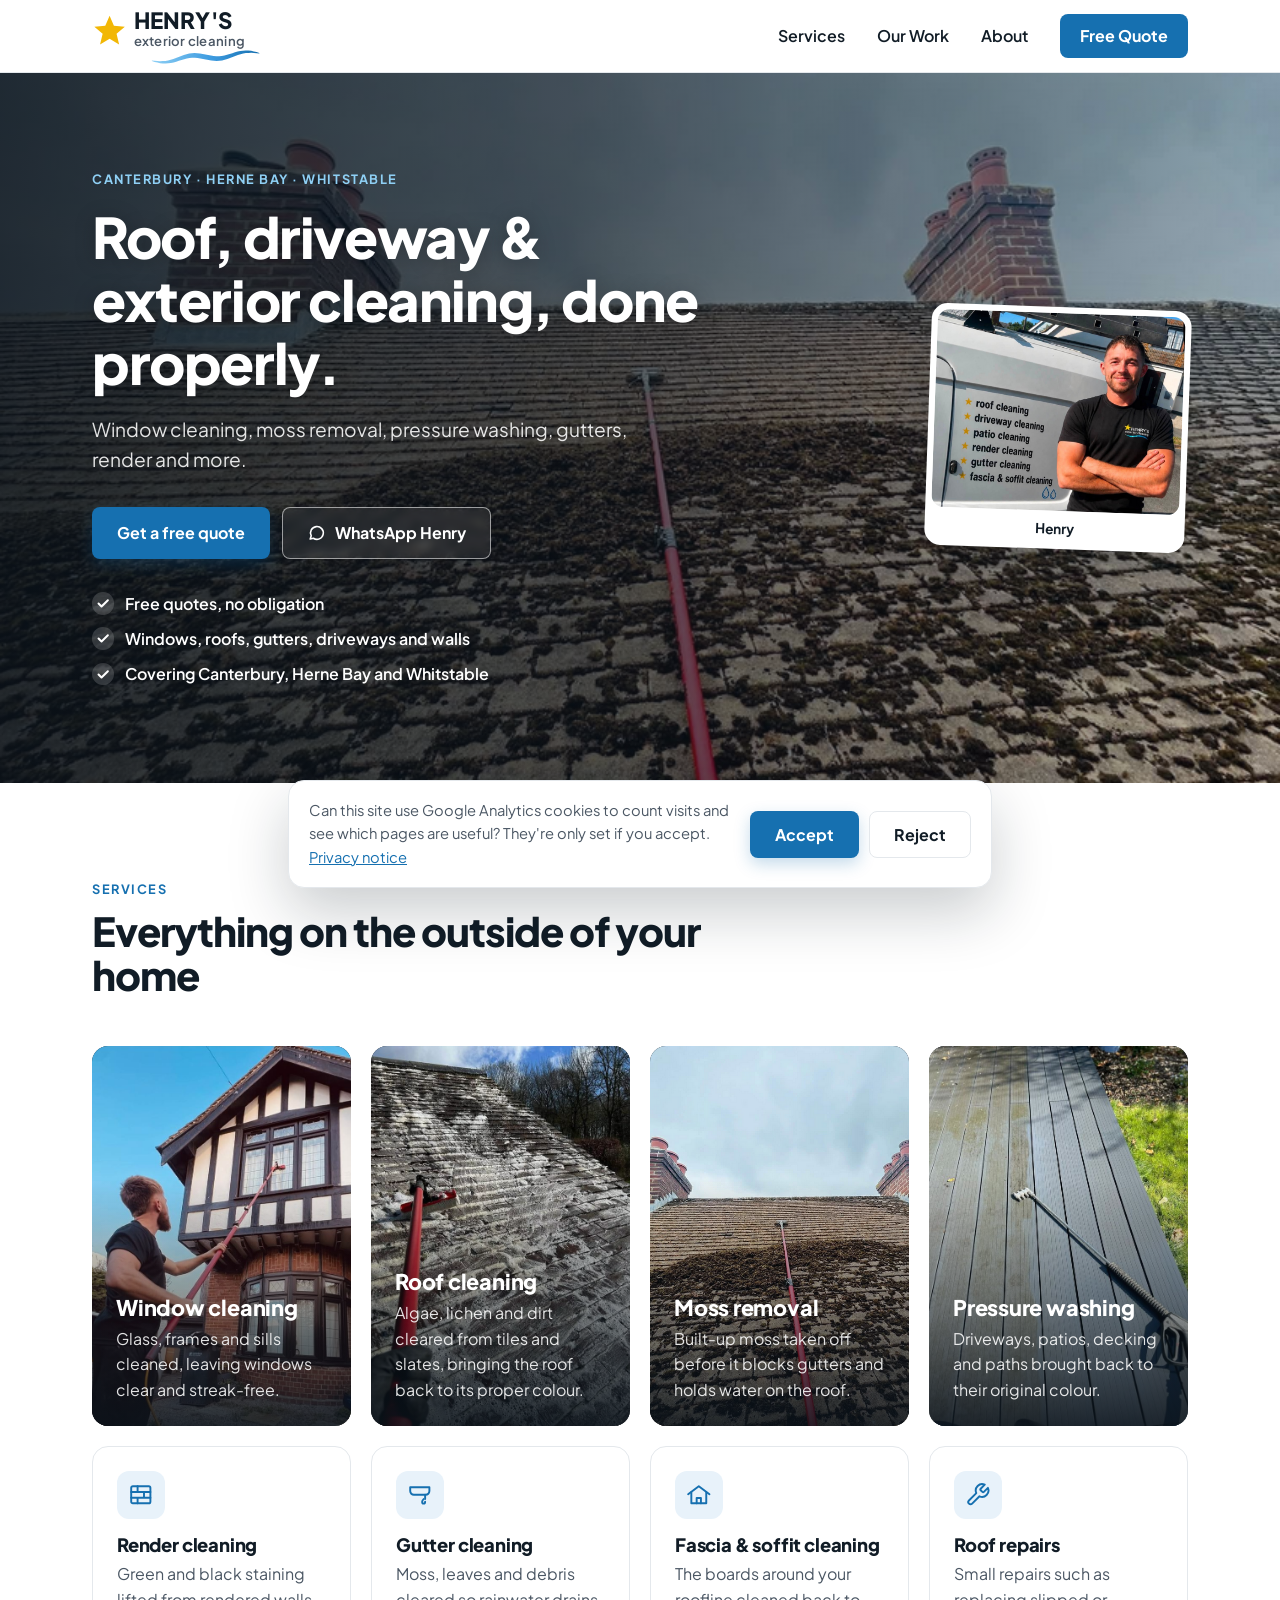
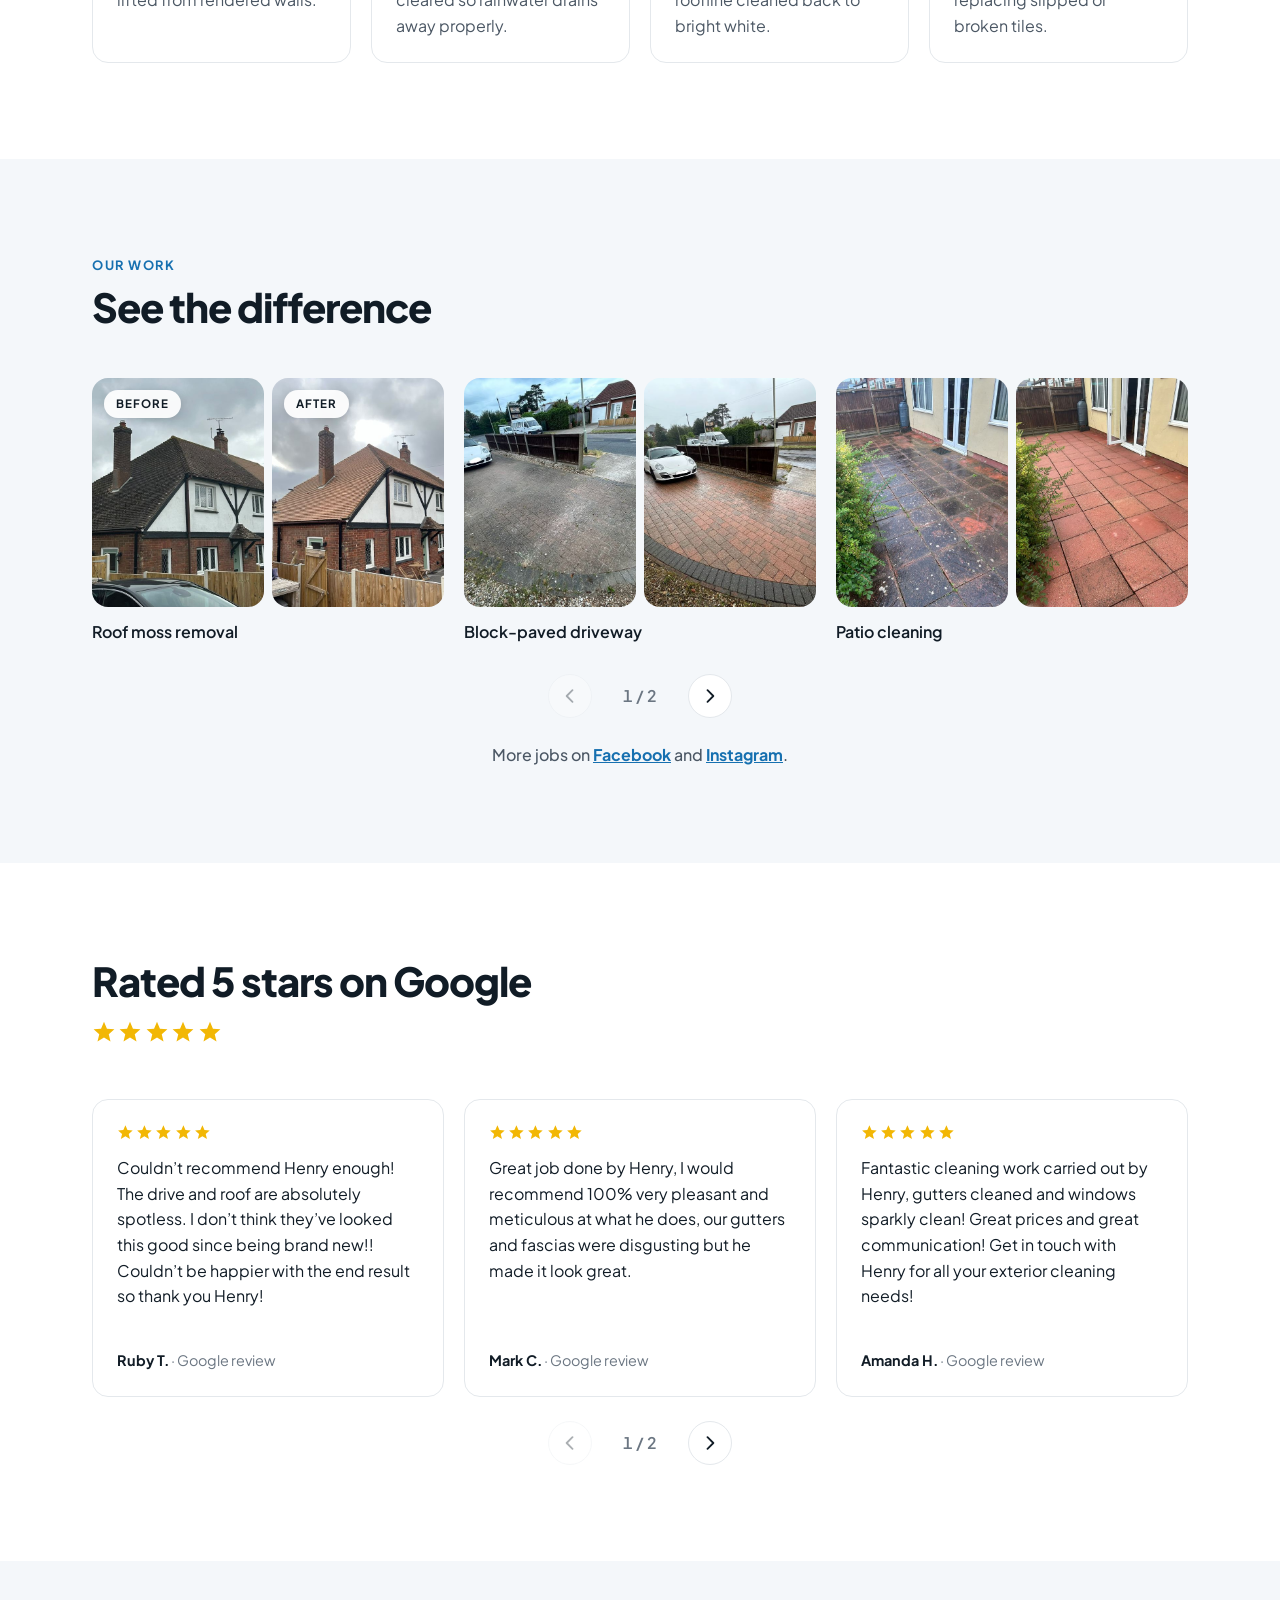
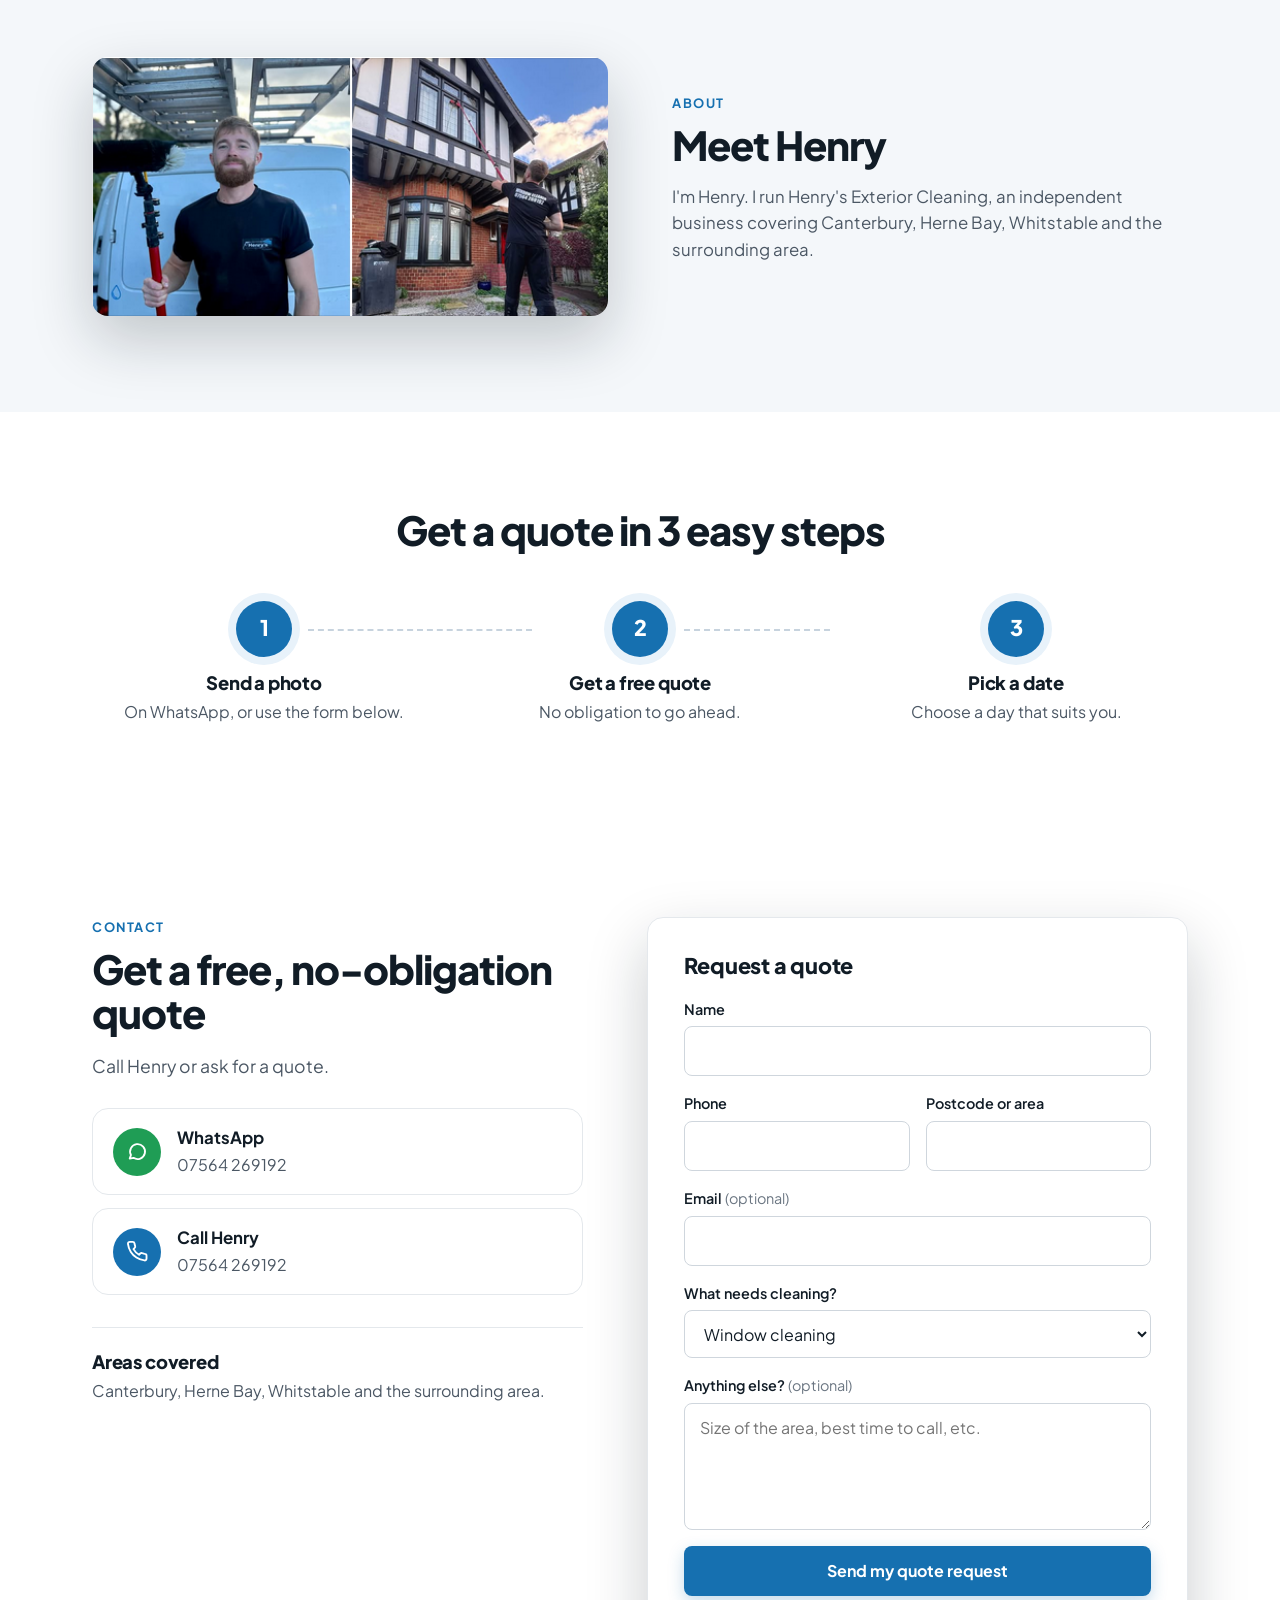
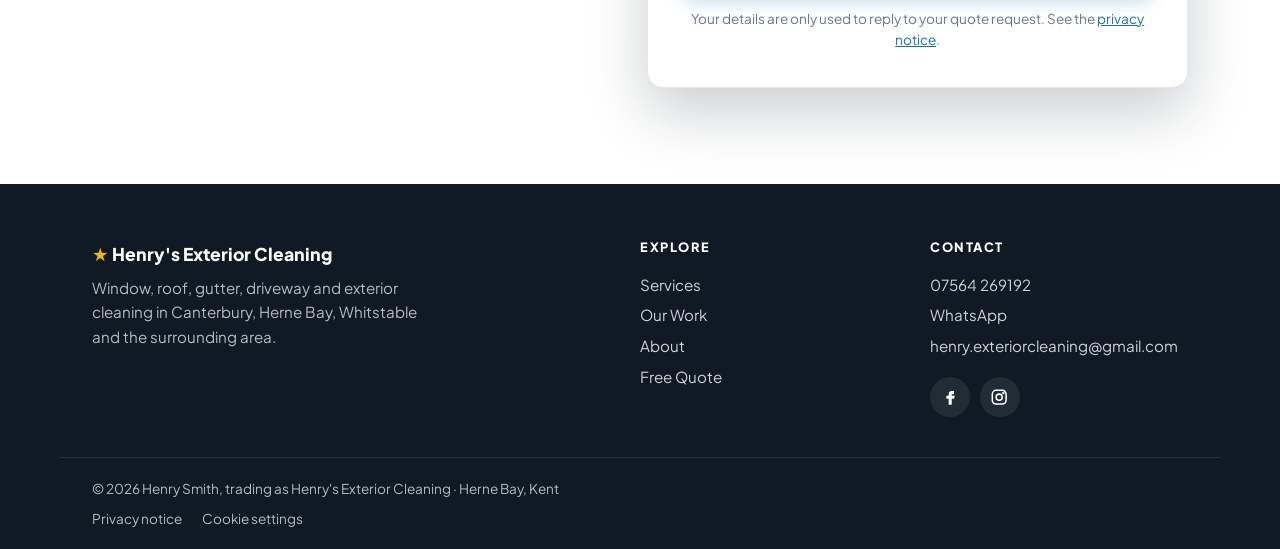
==== commit 857b0e97: "Move Meet Henry above the 3 quote steps The steps now lead straight into the contact section.  Co-Au" ====
--- a/index.html
+++ b/index.html
@@ -345,33 +345,6 @@
       </div>
     </section>
 
-    <!-- ============ HOW IT WORKS ============ -->
-    <section id="how" class="how">
-      <div class="container">
-        <div class="section-head section-head--center">
-          <h2>Get a quote in 3 easy steps</h2>
-        </div>
-
-        <ol class="steps">
-          <li class="step">
-            <span class="step-num">1</span>
-            <h3>Send a photo</h3>
-            <p>On WhatsApp, or use the form below.</p>
-          </li>
-          <li class="step">
-            <span class="step-num">2</span>
-            <h3>Get a free quote</h3>
-            <p>No obligation to go ahead.</p>
-          </li>
-          <li class="step">
-            <span class="step-num">3</span>
-            <h3>Pick a date</h3>
-            <p>Choose a day that suits you.</p>
-          </li>
-        </ol>
-      </div>
-    </section>
-
     <!-- ============ ABOUT ============ -->
     <section id="about" class="about">
       <div class="container about-inner">
@@ -387,6 +360,33 @@
                why he started, insurance) and add them here. -->
           <p>I'm Henry. I run Henry's Exterior Cleaning, an independent business covering Canterbury, Herne Bay, Whitstable and the surrounding area.</p>
         </div>
+      </div>
+    </section>
+
+    <!-- ============ HOW IT WORKS ============ -->
+    <section id="how" class="how">
+      <div class="container">
+        <div class="section-head section-head--center">
+          <h2>Get a quote in 3 easy steps</h2>
+        </div>
+
+        <ol class="steps">
+          <li class="step">
+            <span class="step-num">1</span>
+            <h3>Send a photo</h3>
+            <p>On WhatsApp, or use the form below.</p>
+          </li>
+          <li class="step">
+            <span class="step-num">2</span>
+            <h3>Get a free quote</h3>
+            <p>No obligation to go ahead.</p>
+          </li>
+          <li class="step">
+            <span class="step-num">3</span>
+            <h3>Pick a date</h3>
+            <p>Choose a day that suits you.</p>
+          </li>
+        </ol>
       </div>
     </section>
 
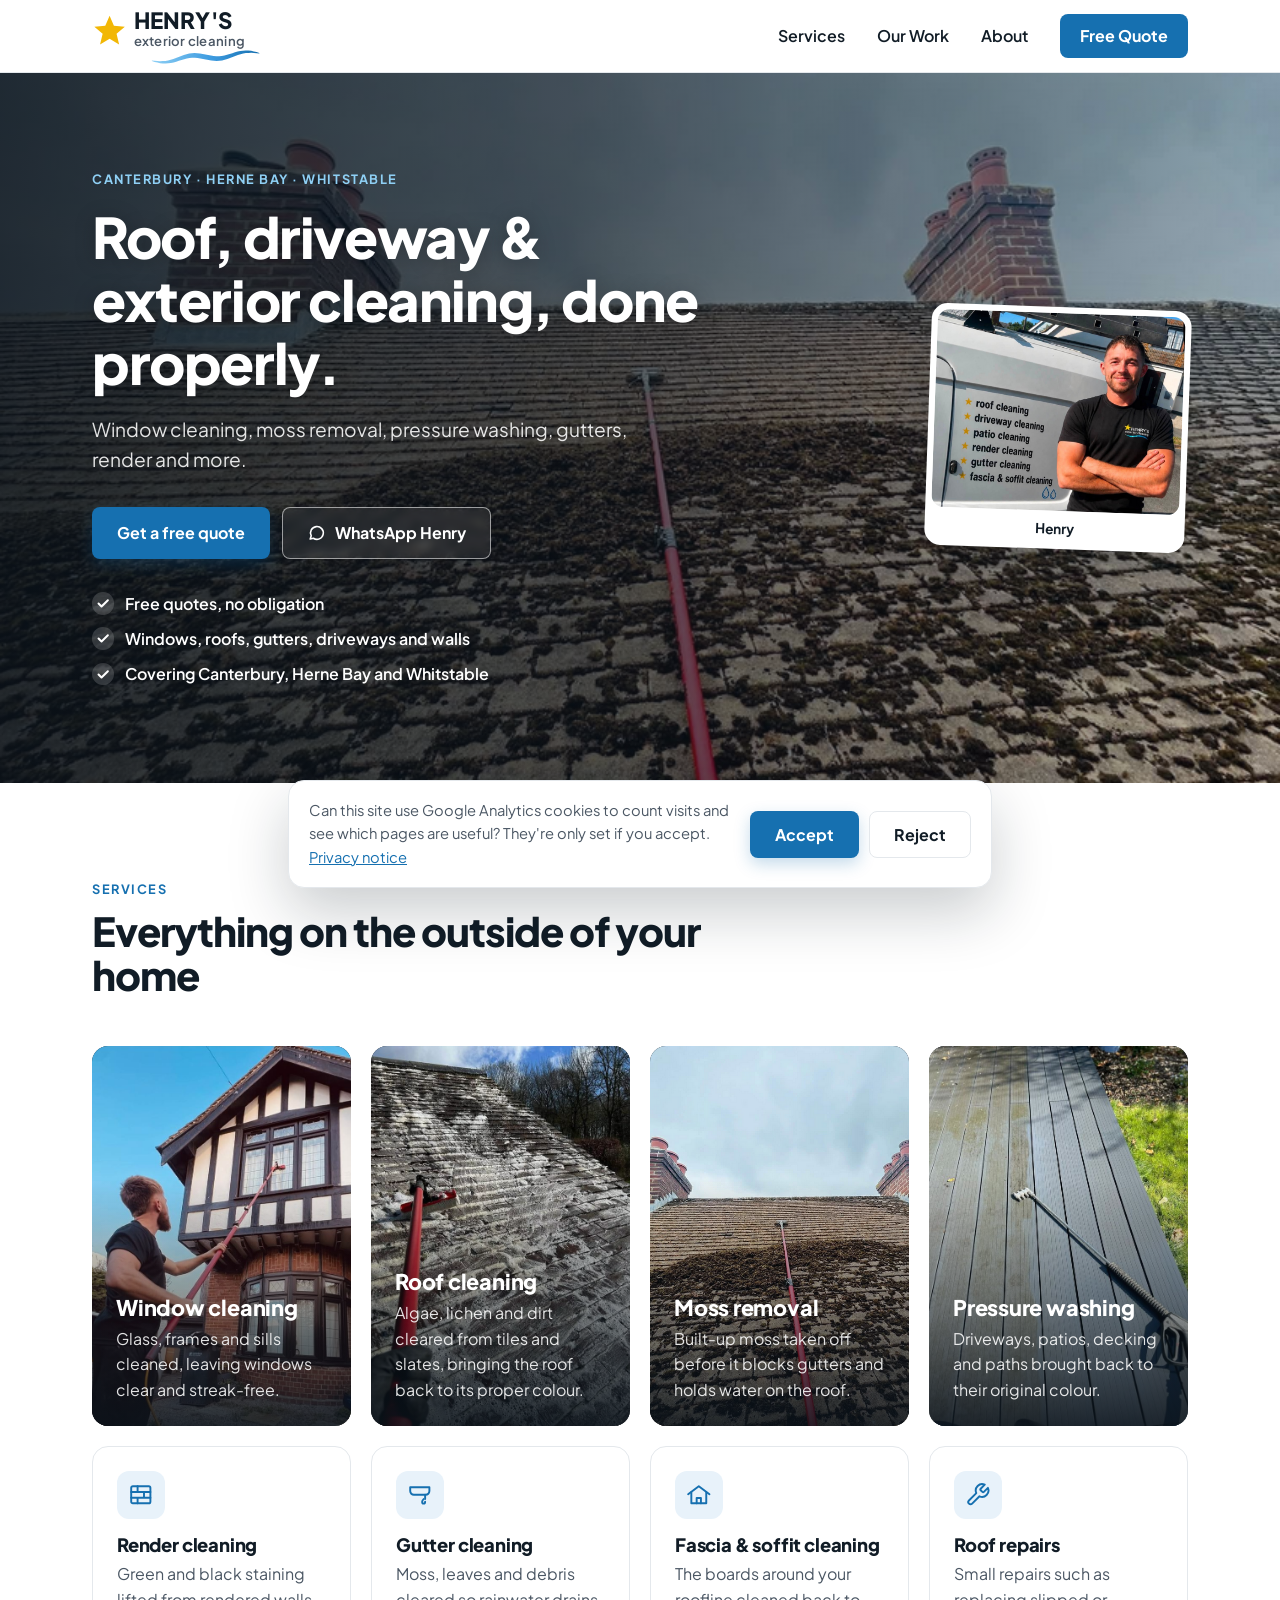
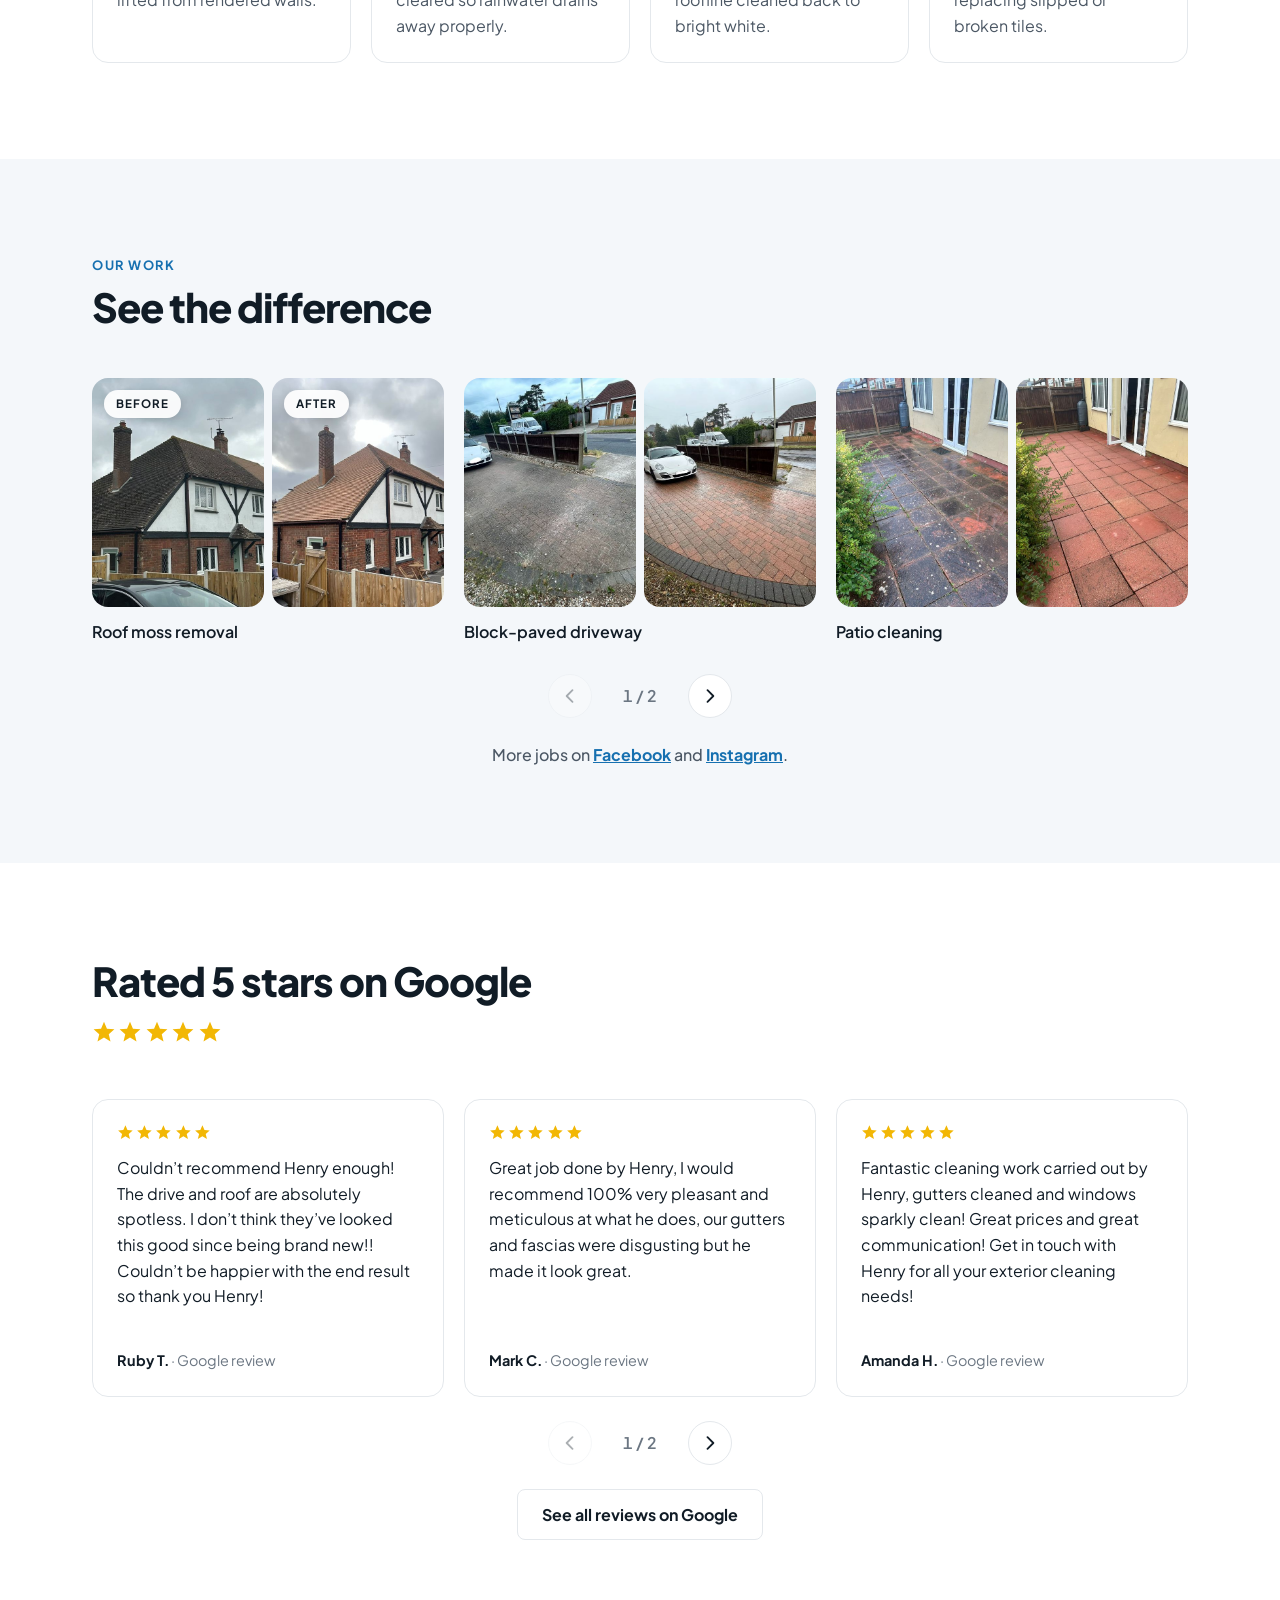
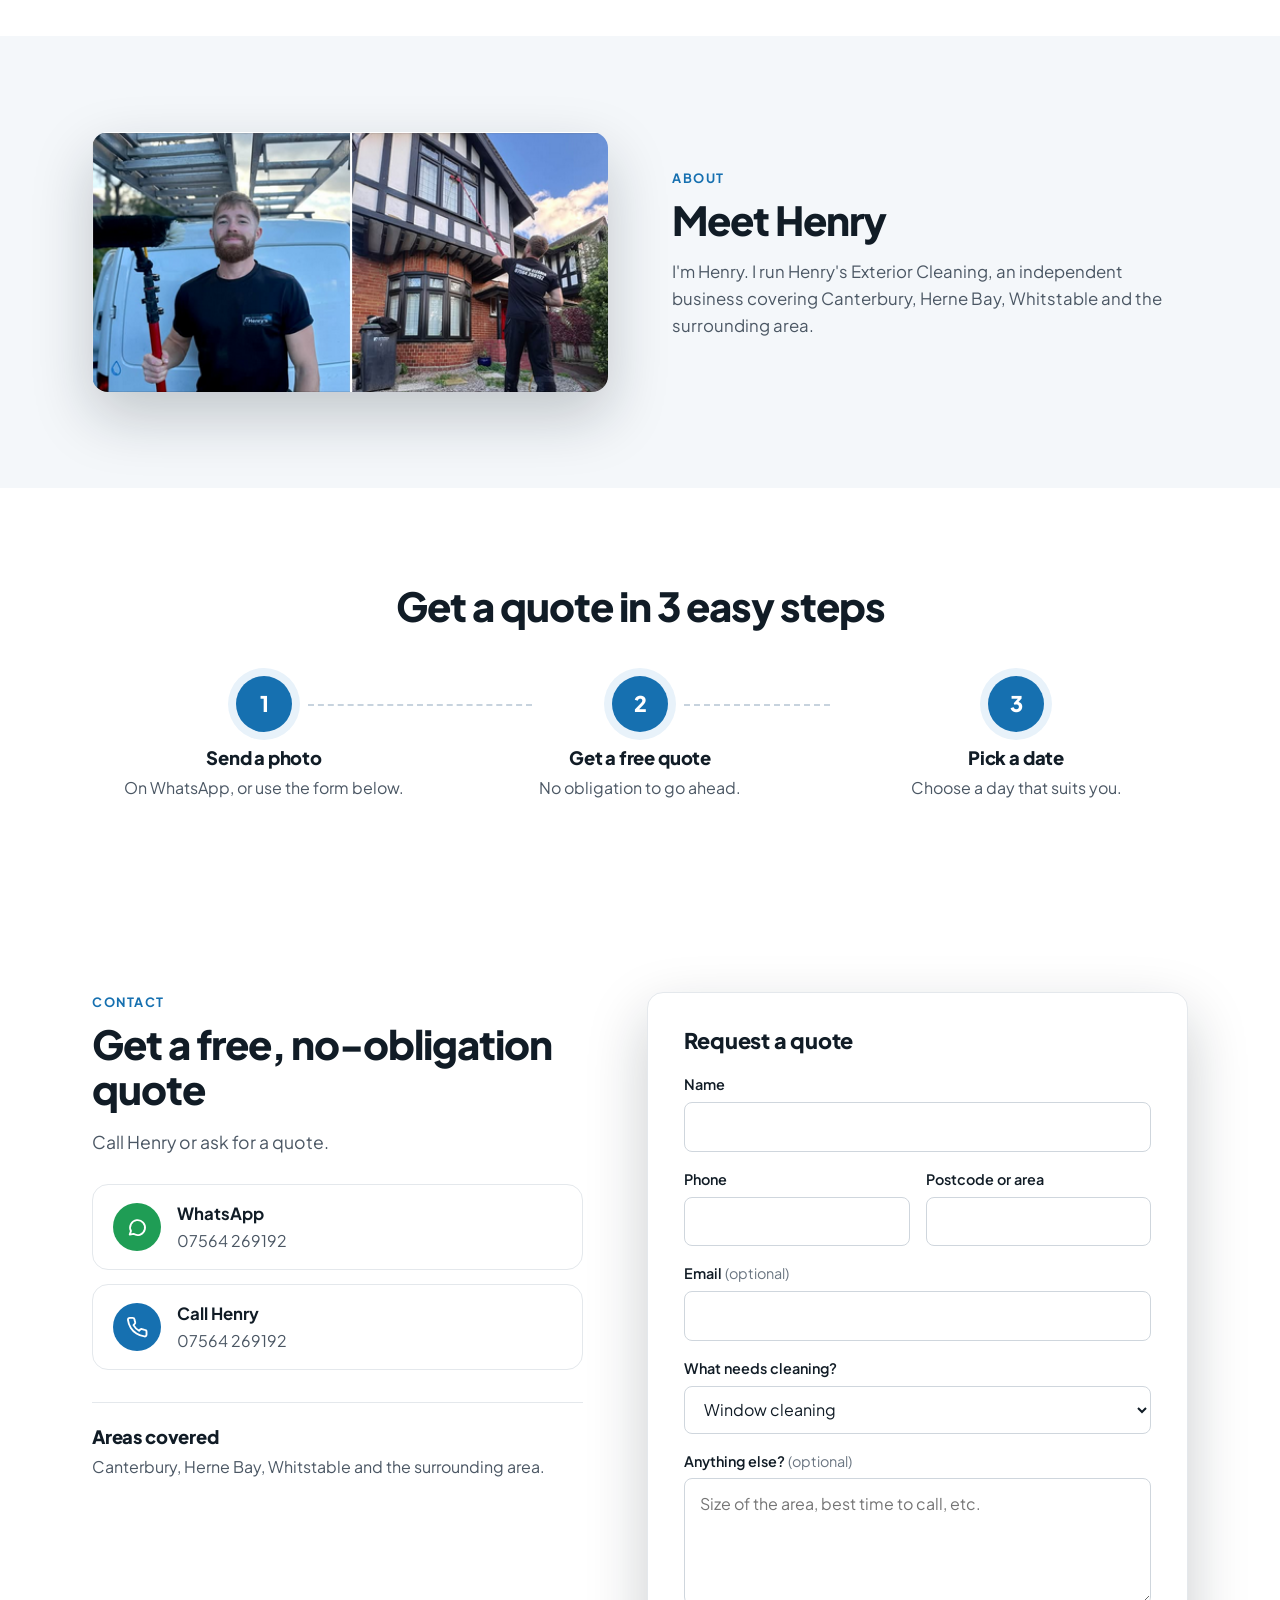
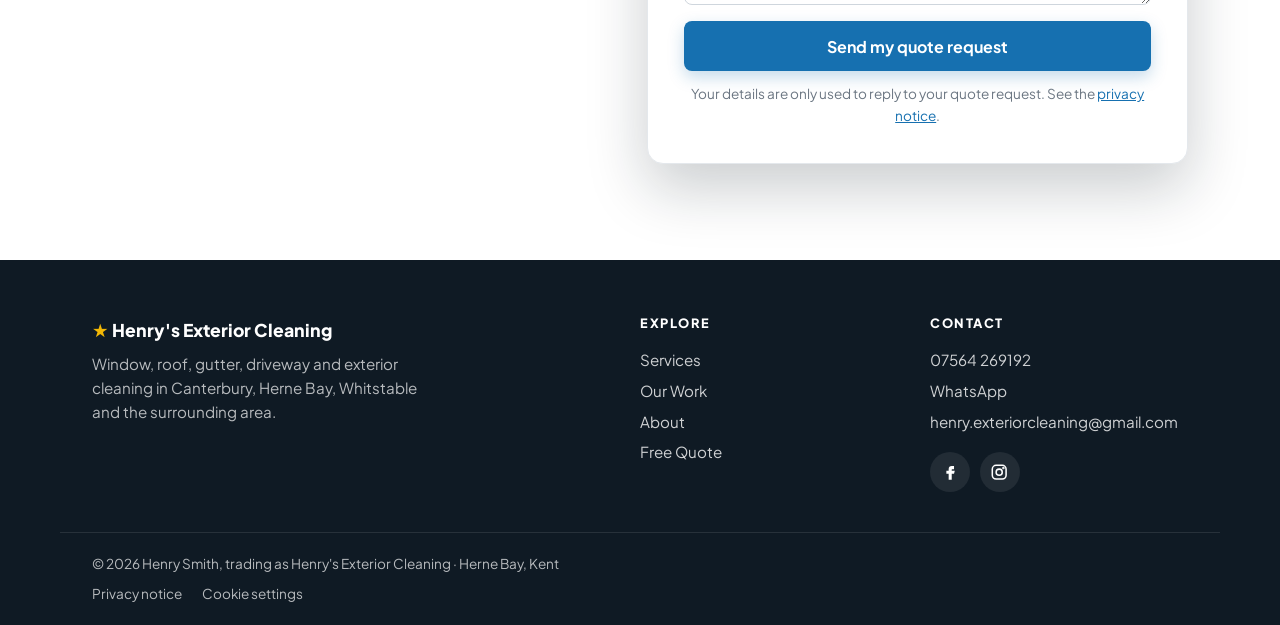
==== commit 1212d1e0: "Reviews: add a See all reviews on Google button Opens Henry's Google Maps listing in a new tab.  Co-" ====
--- a/index.html
+++ b/index.html
@@ -342,6 +342,10 @@
           </button>
         </div>
         </div>
+
+        <p class="reviews-more">
+          <a href="https://maps.app.goo.gl/Q8pMAnLQJLYgzwhP6" class="btn btn-secondary" target="_blank" rel="noopener">See all reviews on Google<span class="visually-hidden"> (opens in a new tab)</span></a>
+        </p>
       </div>
     </section>
 
--- a/css/style.css
+++ b/css/style.css
@@ -722,6 +722,11 @@
   height: 1.5rem;
 }
 
+.reviews-more {
+  margin-top: 1.5rem;
+  text-align: center;
+}
+
 .review-card {
   scroll-snap-align: start;
   display: flex;
